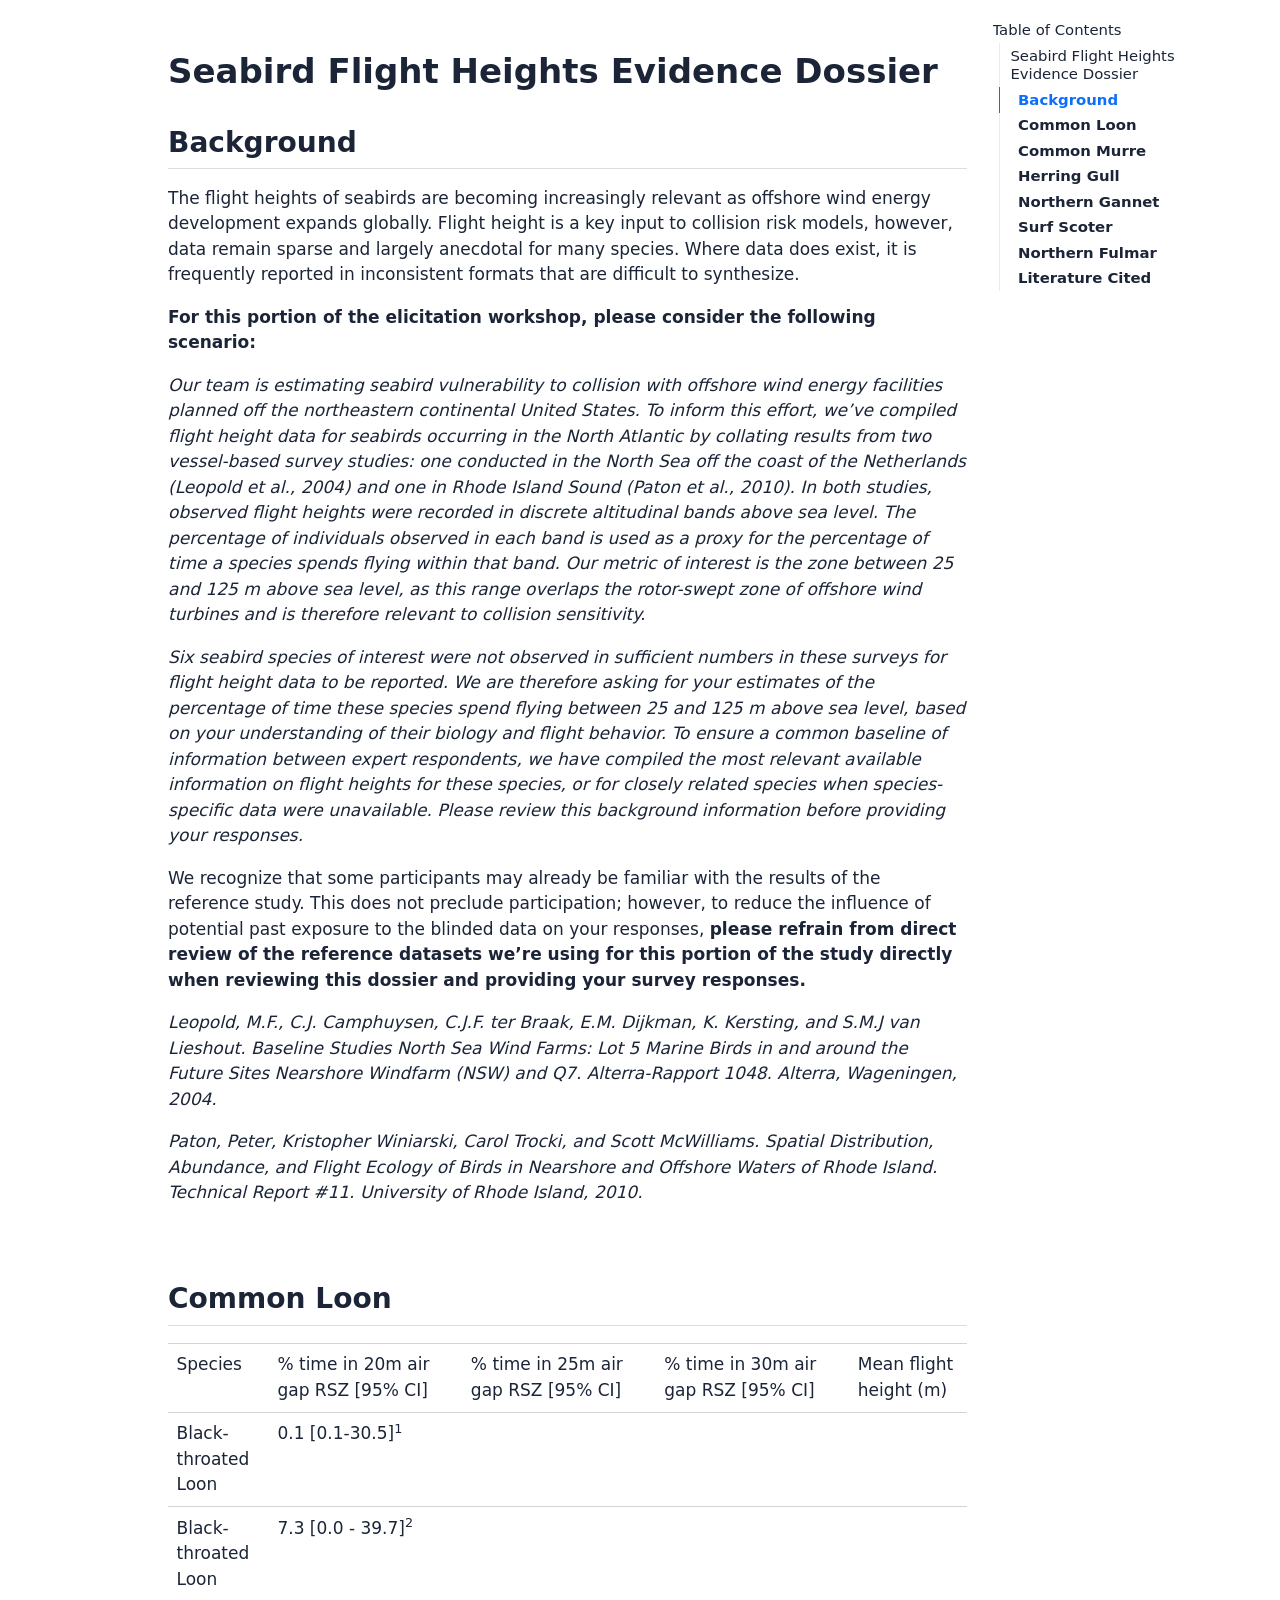
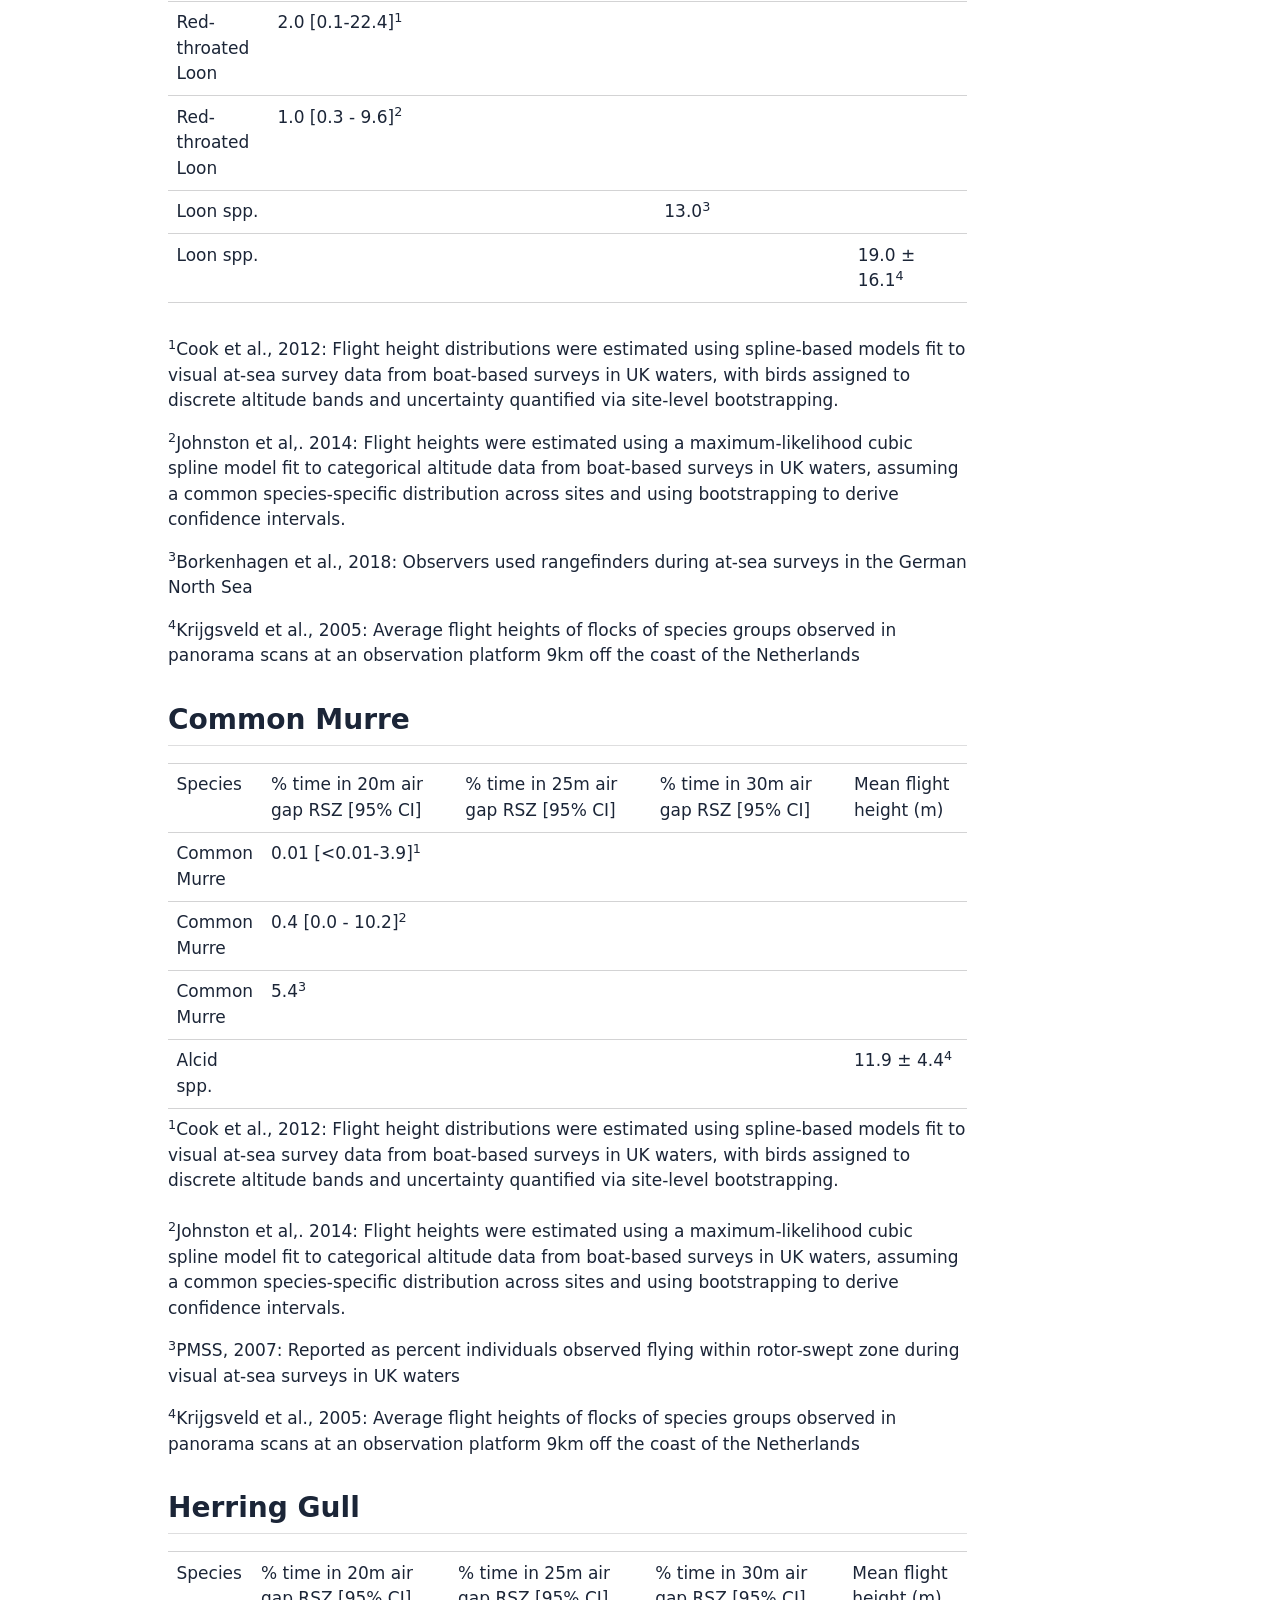
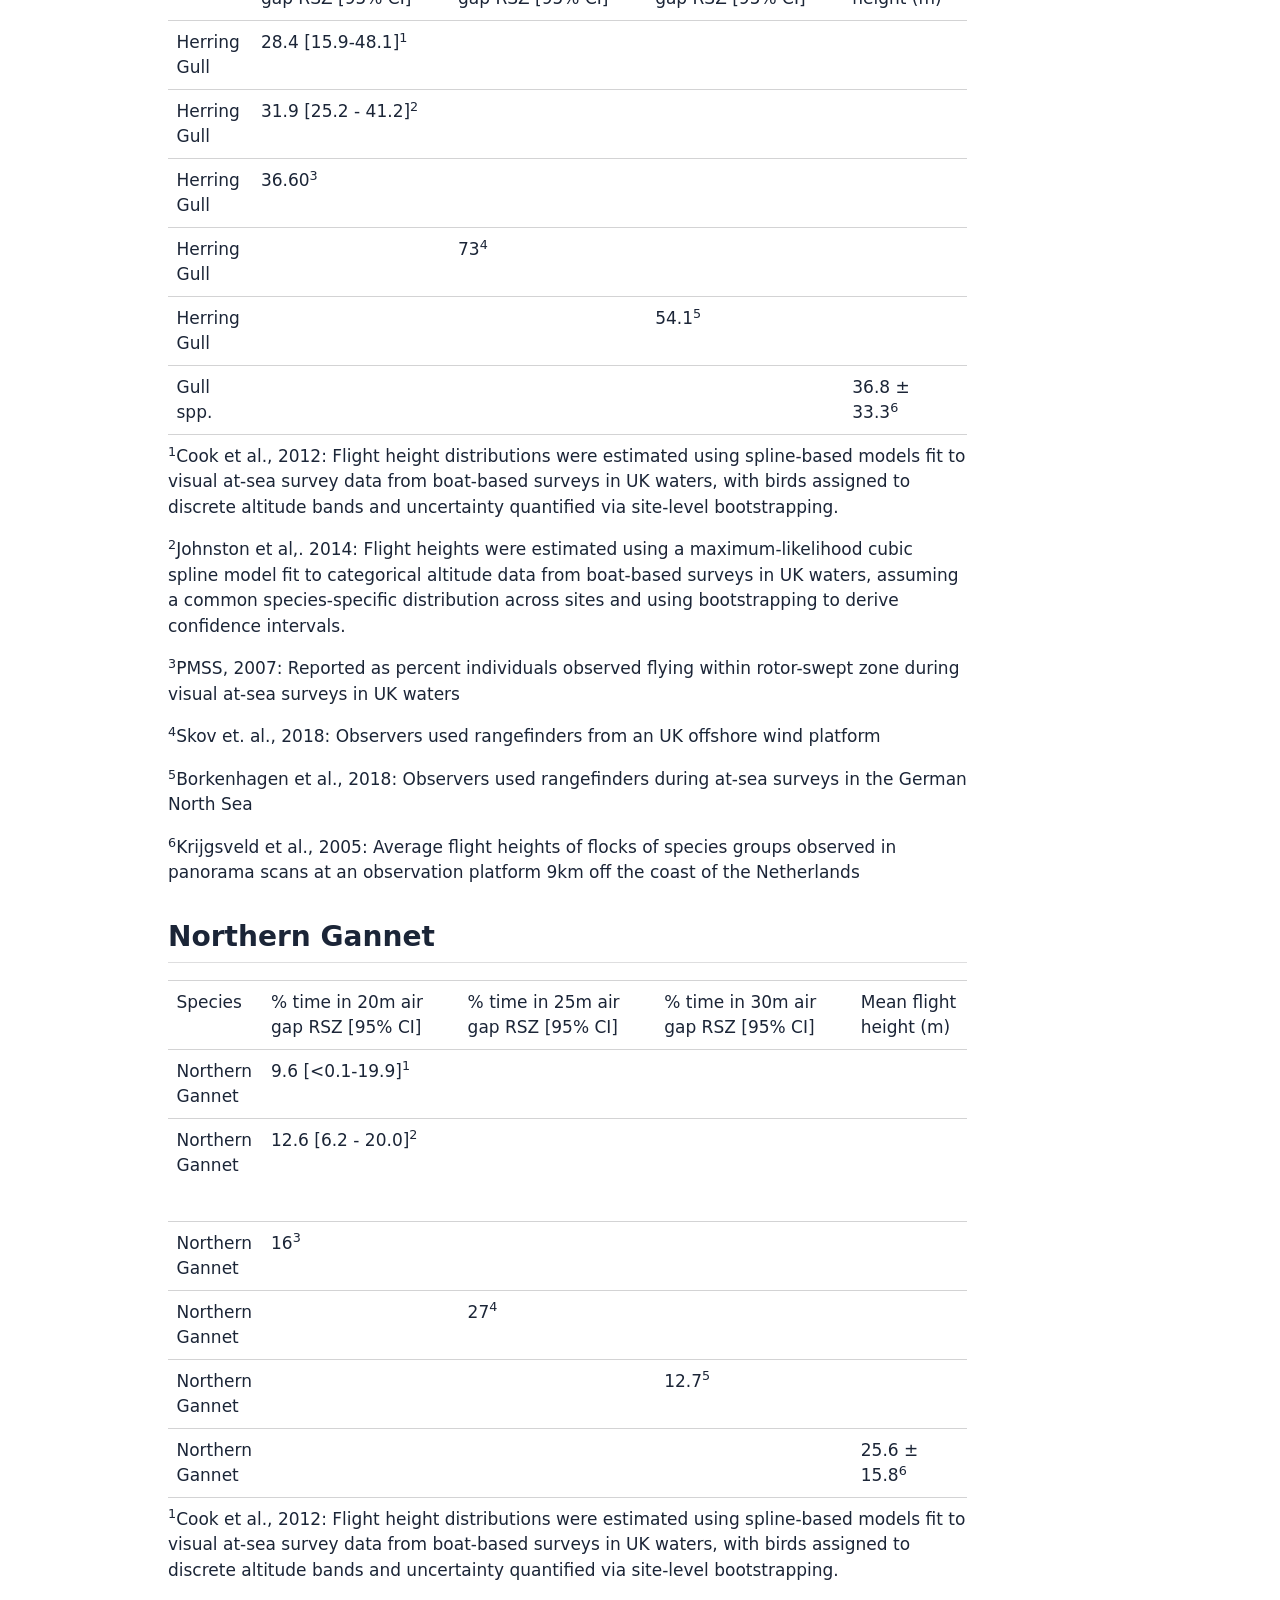
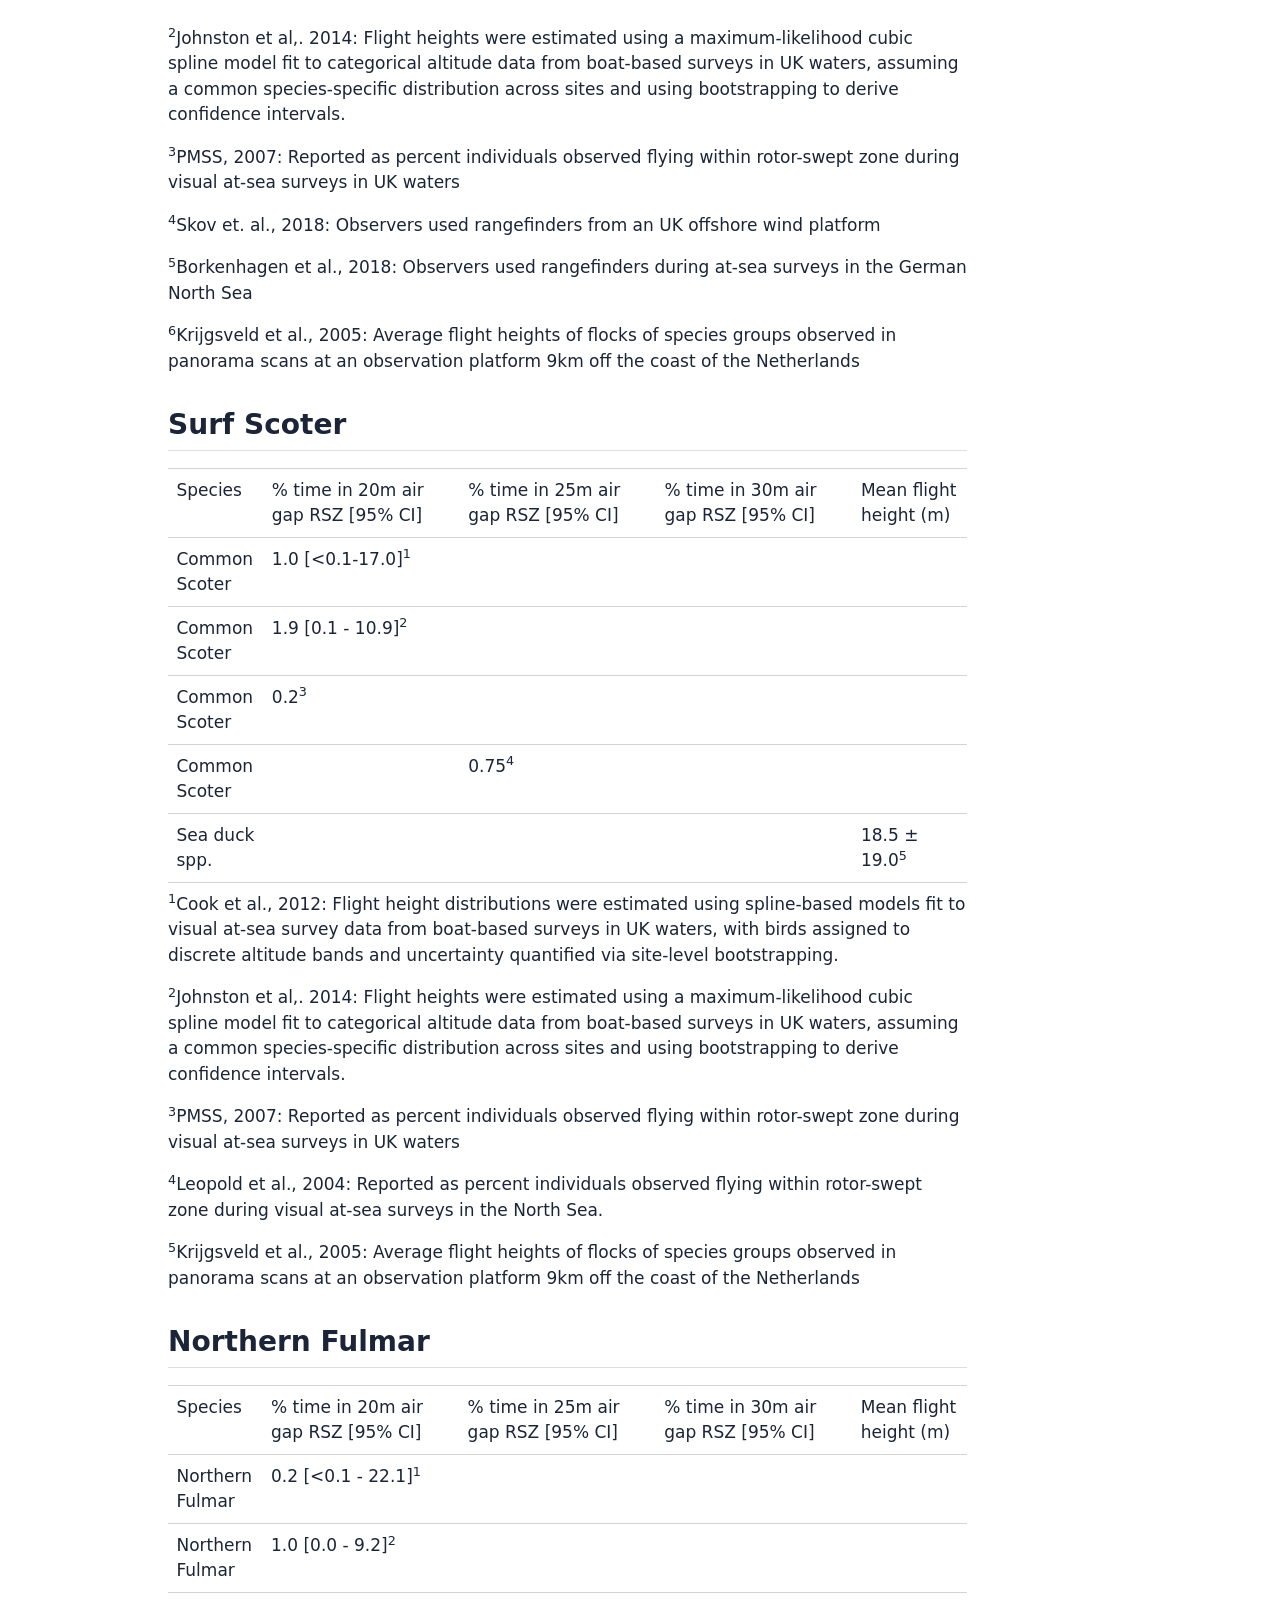
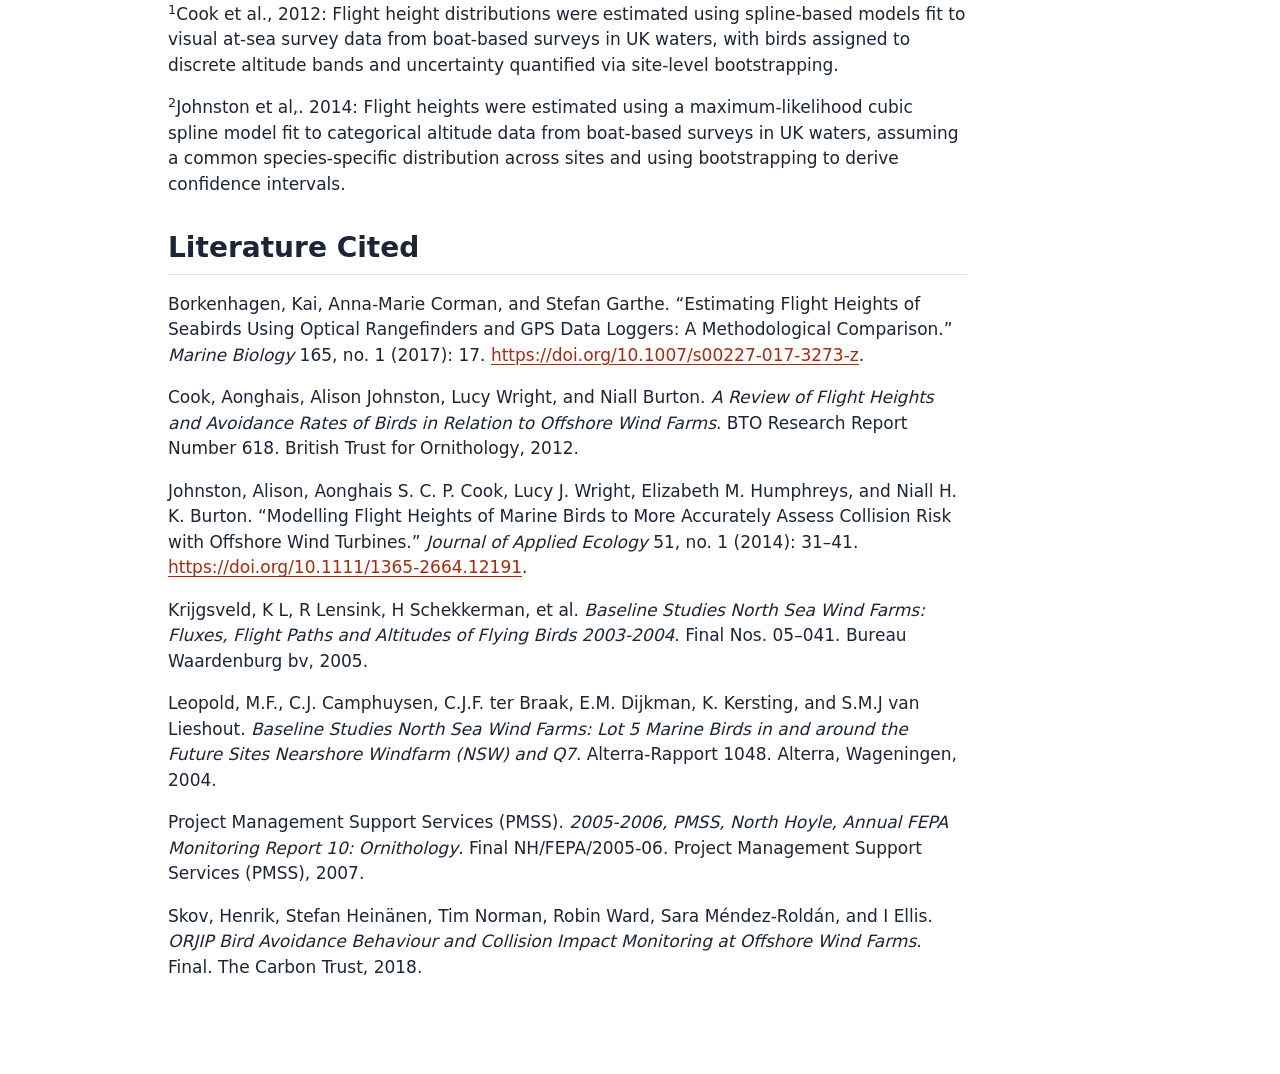
==== docs/flight_height_dossiers.html @ 75dc05e3 "update flight height dossier" ====
<!DOCTYPE html>
<html xmlns="http://www.w3.org/1999/xhtml" lang="en" xml:lang="en"><head>

<meta charset="utf-8">
<meta name="generator" content="quarto-1.7.32">

<meta name="viewport" content="width=device-width, initial-scale=1.0, user-scalable=yes">


<title>flight_height_dossiers</title>
<style>
code{white-space: pre-wrap;}
span.smallcaps{font-variant: small-caps;}
div.columns{display: flex; gap: min(4vw, 1.5em);}
div.column{flex: auto; overflow-x: auto;}
div.hanging-indent{margin-left: 1.5em; text-indent: -1.5em;}
ul.task-list{list-style: none;}
ul.task-list li input[type="checkbox"] {
  width: 0.8em;
  margin: 0 0.8em 0.2em -1em; /* quarto-specific, see https://github.com/quarto-dev/quarto-cli/issues/4556 */ 
  vertical-align: middle;
}
</style>


<script src="flight_height_dossiers_files/libs/clipboard/clipboard.min.js"></script>
<script src="flight_height_dossiers_files/libs/quarto-html/quarto.js" type="module"></script>
<script src="flight_height_dossiers_files/libs/quarto-html/tabsets/tabsets.js" type="module"></script>
<script src="flight_height_dossiers_files/libs/quarto-html/popper.min.js"></script>
<script src="flight_height_dossiers_files/libs/quarto-html/tippy.umd.min.js"></script>
<script src="flight_height_dossiers_files/libs/quarto-html/anchor.min.js"></script>
<link href="flight_height_dossiers_files/libs/quarto-html/tippy.css" rel="stylesheet">
<link href="flight_height_dossiers_files/libs/quarto-html/quarto-syntax-highlighting-37eea08aefeeee20ff55810ff984fec1.css" rel="stylesheet" id="quarto-text-highlighting-styles">
<script src="flight_height_dossiers_files/libs/bootstrap/bootstrap.min.js"></script>
<link href="flight_height_dossiers_files/libs/bootstrap/bootstrap-icons.css" rel="stylesheet">
<link href="flight_height_dossiers_files/libs/bootstrap/bootstrap-81267100e462c21b3d6c0d5bf76a3417.min.css" rel="stylesheet" append-hash="true" id="quarto-bootstrap" data-mode="light">


<link rel="stylesheet" href="styles.css">
</head>

<body class="quarto-light">

<div id="quarto-content" class="page-columns page-rows-contents page-layout-article">
<div id="quarto-margin-sidebar" class="sidebar margin-sidebar">
  <nav id="TOC" role="doc-toc" class="toc-active">
    <h2 id="toc-title">Table of Contents</h2>
   
  <ul>
  <li><a href="#seabird-flight-heights-evidence-dossier" id="toc-seabird-flight-heights-evidence-dossier" class="nav-link active" data-scroll-target="#seabird-flight-heights-evidence-dossier">Seabird Flight Heights Evidence Dossier</a>
  <ul class="collapse">
  <li><a href="#background" id="toc-background" class="nav-link" data-scroll-target="#background"><strong>Background</strong></a></li>
  <li><a href="#common-loon" id="toc-common-loon" class="nav-link" data-scroll-target="#common-loon"><strong>Common Loon</strong></a></li>
  <li><a href="#common-murre" id="toc-common-murre" class="nav-link" data-scroll-target="#common-murre"><strong>Common Murre</strong></a></li>
  <li><a href="#herring-gull" id="toc-herring-gull" class="nav-link" data-scroll-target="#herring-gull"><strong>Herring Gull</strong></a></li>
  <li><a href="#northern-gannet" id="toc-northern-gannet" class="nav-link" data-scroll-target="#northern-gannet"><strong>Northern Gannet</strong></a></li>
  <li><a href="#surf-scoter" id="toc-surf-scoter" class="nav-link" data-scroll-target="#surf-scoter"><strong>Surf Scoter</strong></a></li>
  <li><a href="#northern-fulmar" id="toc-northern-fulmar" class="nav-link" data-scroll-target="#northern-fulmar"><strong>Northern Fulmar</strong></a></li>
  <li><a href="#literature-cited" id="toc-literature-cited" class="nav-link" data-scroll-target="#literature-cited"><strong>Literature Cited</strong></a></li>
  </ul></li>
  </ul>
</nav>
</div>
<main class="content" id="quarto-document-content">




<section id="seabird-flight-heights-evidence-dossier" class="level1">
<h1>Seabird Flight Heights Evidence Dossier</h1>
<section id="background" class="level2">
<h2 class="anchored" data-anchor-id="background"><strong>Background</strong></h2>
<p>The flight heights of seabirds are becoming increasingly relevant as offshore wind energy development expands globally. Flight height is a key input to collision risk models, however, data remain sparse and largely anecdotal for many species. Where data does exist, it is frequently reported in inconsistent formats that are difficult to synthesize.</p>
<p><strong>For this portion of the elicitation workshop, please consider the following scenario:</strong></p>
<p><em>Our team is estimating seabird vulnerability to collision with offshore wind energy facilities planned off the northeastern continental United States. To inform this effort, we’ve compiled flight height data for seabirds occurring in the North Atlantic by collating results from two vessel-based survey studies: one conducted in the North Sea off the coast of the Netherlands (Leopold et al., 2004) and one in Rhode Island Sound (Paton et al., 2010). In both studies, observed flight heights were recorded in discrete altitudinal bands above sea level. The percentage of individuals observed in each band is used as a proxy for the percentage of time a species spends flying within that band. Our metric of interest is the zone between 25 and 125 m above sea level, as this range overlaps the rotor-swept zone of offshore wind turbines and is therefore relevant to collision sensitivity.</em></p>
<p><em>Six seabird species of interest were not observed in sufficient numbers in these surveys for flight height data to be reported. We are therefore asking for your estimates of the percentage of time these species spend flying between 25 and 125 m above sea level, based on your understanding of their biology and flight behavior. To ensure a common baseline of information between expert respondents, we have compiled the most relevant available information on flight heights for these species, or for closely related species when species-specific data were unavailable. Please review this background information before providing your responses.</em></p>
<p>We recognize that some participants may already be familiar with the results of the reference study. This does not preclude participation; however, to reduce the influence of potential past exposure to the blinded data on your responses, <strong>please refrain from direct review of the reference datasets we’re using for this portion of the study directly when reviewing this dossier and providing your survey responses.</strong></p>
<p><em>Leopold, M.F., C.J. Camphuysen, C.J.F. ter Braak, E.M. Dijkman, K. Kersting, and S.M.J van Lieshout. Baseline Studies North Sea Wind Farms: Lot 5 Marine Birds in and around the Future Sites Nearshore Windfarm (NSW) and Q7. Alterra-Rapport 1048. Alterra, Wageningen, 2004.</em></p>
<p><em>Paton, Peter, Kristopher Winiarski, Carol Trocki, and Scott McWilliams. Spatial Distribution, Abundance, and Flight Ecology of Birds in Nearshore and Offshore Waters of Rhode Island. Technical Report #11. University of Rhode Island, 2010.</em></p>
<p><br>
</p>
</section>
<section id="common-loon" class="level2">
<h2 class="anchored" data-anchor-id="common-loon"><strong>Common Loon</strong></h2>
<table class="caption-top table">
<colgroup>
<col style="width: 12%">
<col style="width: 23%">
<col style="width: 23%">
<col style="width: 23%">
<col style="width: 14%">
</colgroup>
<tbody>
<tr class="odd">
<td>Species</td>
<td>% time in 20m air gap RSZ [95% CI]</td>
<td>% time in 25m air gap RSZ [95% CI]</td>
<td>% time in 30m air gap RSZ [95% CI]</td>
<td>Mean flight height (m)</td>
</tr>
<tr class="even">
<td>Black-throated Loon</td>
<td>0.1 [0.1-30.5]<sup>1</sup></td>
<td></td>
<td></td>
<td></td>
</tr>
<tr class="odd">
<td>Black-throated Loon</td>
<td>7.3 [0.0 - 39.7]<sup>2</sup></td>
<td></td>
<td></td>
<td></td>
</tr>
<tr class="even">
<td>Red-throated Loon</td>
<td>2.0 [0.1-22.4]<sup>1</sup></td>
<td></td>
<td></td>
<td></td>
</tr>
<tr class="odd">
<td>Red-throated Loon</td>
<td>1.0 [0.3 - 9.6]<sup>2</sup></td>
<td></td>
<td></td>
<td></td>
</tr>
<tr class="even">
<td>Loon spp.</td>
<td></td>
<td></td>
<td>13.0<sup>3</sup></td>
<td></td>
</tr>
<tr class="odd">
<td>Loon spp.</td>
<td></td>
<td></td>
<td></td>
<td>19.0 ± 16.1<sup>4</sup></td>
</tr>
</tbody>
</table>
<p><br>
<sup>1</sup>Cook et al., 2012: Flight height distributions were estimated using spline-based models fit to visual at-sea survey data from boat-based surveys in UK waters, with birds assigned to discrete altitude bands and uncertainty quantified via site-level bootstrapping.</p>
<p><sup>2</sup>Johnston et al,. 2014: Flight heights were estimated using a maximum-likelihood cubic spline model fit to categorical altitude data from boat-based surveys in UK waters, assuming a common species-specific distribution across sites and using bootstrapping to derive confidence intervals.</p>
<p><sup>3</sup>Borkenhagen et al., 2018: Observers used rangefinders during at-sea surveys in the German North Sea</p>
<p><sup>4</sup>Krijgsveld et al., 2005: Average flight heights of flocks of species groups observed in panorama scans at an observation platform 9km off the coast of the Netherlands&nbsp;<br>
</p>
</section>
<section id="common-murre" class="level2">
<h2 class="anchored" data-anchor-id="common-murre"><strong>Common Murre</strong></h2>
<table class="caption-top table">
<colgroup>
<col style="width: 9%">
<col style="width: 24%">
<col style="width: 24%">
<col style="width: 24%">
<col style="width: 15%">
</colgroup>
<tbody>
<tr class="odd">
<td>Species</td>
<td>% time in 20m air gap RSZ [95% CI]</td>
<td>% time in 25m air gap RSZ [95% CI]</td>
<td>% time in 30m air gap RSZ [95% CI]</td>
<td>Mean flight height (m)</td>
</tr>
<tr class="even">
<td>Common Murre</td>
<td>0.01 [&lt;0.01-3.9]<sup>1</sup></td>
<td></td>
<td></td>
<td></td>
</tr>
<tr class="odd">
<td>Common Murre</td>
<td>0.4 [0.0 - 10.2]<sup>2</sup></td>
<td></td>
<td></td>
<td></td>
</tr>
<tr class="even">
<td>Common Murre</td>
<td>5.4<sup>3</sup></td>
<td></td>
<td></td>
<td></td>
</tr>
<tr class="odd">
<td>Alcid spp.</td>
<td></td>
<td></td>
<td></td>
<td>11.9 ± 4.4<sup>4</sup></td>
</tr>
</tbody>
</table>
<p><sup>1</sup>Cook et al., 2012: Flight height distributions were estimated using spline-based models fit to visual at-sea survey data from boat-based surveys in UK waters, with birds assigned to discrete altitude bands and uncertainty quantified via site-level bootstrapping.<br>
<br>
<sup>2</sup>Johnston et al,. 2014: Flight heights were estimated using a maximum-likelihood cubic spline model fit to categorical altitude data from boat-based surveys in UK waters, assuming a common species-specific distribution across sites and using bootstrapping to derive confidence intervals.</p>
<p><sup>3</sup>PMSS, 2007: Reported as percent individuals observed flying within rotor-swept zone during visual at-sea surveys in UK waters</p>
<p><sup>4</sup>Krijgsveld et al., 2005: Average flight heights of flocks of species groups observed in panorama scans at an observation platform 9km off the coast of the Netherlands</p>
</section>
<section id="herring-gull" class="level2">
<h2 class="anchored" data-anchor-id="herring-gull"><strong>Herring Gull</strong></h2>
<table class="caption-top table">
<colgroup>
<col style="width: 9%">
<col style="width: 24%">
<col style="width: 24%">
<col style="width: 24%">
<col style="width: 15%">
</colgroup>
<tbody>
<tr class="odd">
<td>Species</td>
<td>% time in 20m air gap RSZ [95% CI]</td>
<td>% time in 25m air gap RSZ [95% CI]</td>
<td>% time in 30m air gap RSZ [95% CI]</td>
<td>Mean flight height (m)</td>
</tr>
<tr class="even">
<td>Herring Gull</td>
<td>28.4 [15.9-48.1]<sup>1</sup></td>
<td></td>
<td></td>
<td></td>
</tr>
<tr class="odd">
<td>Herring Gull</td>
<td>31.9 [25.2 - 41.2]<sup>2</sup></td>
<td></td>
<td></td>
<td></td>
</tr>
<tr class="even">
<td>Herring Gull</td>
<td>36.60<sup>3</sup></td>
<td></td>
<td></td>
<td></td>
</tr>
<tr class="odd">
<td>Herring Gull</td>
<td></td>
<td>73<sup>4</sup></td>
<td></td>
<td></td>
</tr>
<tr class="even">
<td>Herring Gull</td>
<td></td>
<td></td>
<td>54.1<sup>5</sup></td>
<td></td>
</tr>
<tr class="odd">
<td>Gull spp.</td>
<td></td>
<td></td>
<td></td>
<td>36.8 ± 33.3<sup>6</sup></td>
</tr>
</tbody>
</table>
<p><sup>1</sup>Cook et al., 2012: Flight height distributions were estimated using spline-based models fit to visual at-sea survey data from boat-based surveys in UK waters, with birds assigned to discrete altitude bands and uncertainty quantified via site-level bootstrapping.</p>
<p><sup>2</sup>Johnston et al,. 2014: Flight heights were estimated using a maximum-likelihood cubic spline model fit to categorical altitude data from boat-based surveys in UK waters, assuming a common species-specific distribution across sites and using bootstrapping to derive confidence intervals.</p>
<p><sup>3</sup>PMSS, 2007: Reported as percent individuals observed flying within rotor-swept zone during visual at-sea surveys in UK waters</p>
<p><sup>4</sup>Skov et. al., 2018: Observers used rangefinders from an UK offshore wind platform</p>
<p><sup>5</sup>Borkenhagen et al., 2018: Observers used rangefinders during at-sea surveys in the German North Sea&nbsp;</p>
<p><sup>6</sup>Krijgsveld et al., 2005: Average flight heights of flocks of species groups observed in panorama scans at an observation platform 9km off the coast of the Netherlands&nbsp;</p>
</section>
<section id="northern-gannet" class="level2">
<h2 class="anchored" data-anchor-id="northern-gannet"><strong>Northern Gannet</strong></h2>
<table class="caption-top table">
<colgroup>
<col style="width: 10%">
<col style="width: 24%">
<col style="width: 24%">
<col style="width: 24%">
<col style="width: 14%">
</colgroup>
<tbody>
<tr class="odd">
<td>Species</td>
<td>% time in 20m air gap RSZ [95% CI]</td>
<td>% time in 25m air gap RSZ [95% CI]</td>
<td>% time in 30m air gap RSZ [95% CI]</td>
<td>Mean flight height (m)</td>
</tr>
<tr class="even">
<td>Northern Gannet</td>
<td>9.6 [&lt;0.1-19.9]<sup>1</sup></td>
<td></td>
<td></td>
<td></td>
</tr>
<tr class="odd">
<td>Northern Gannet</td>
<td><p>12.6 [6.2 - 20.0]<sup>2</sup></p>
<p><br>
</p></td>
<td></td>
<td></td>
<td></td>
</tr>
<tr class="even">
<td>Northern Gannet</td>
<td>16<sup>3</sup></td>
<td></td>
<td></td>
<td></td>
</tr>
<tr class="odd">
<td>Northern Gannet</td>
<td></td>
<td>27<sup>4</sup></td>
<td></td>
<td></td>
</tr>
<tr class="even">
<td>Northern Gannet</td>
<td></td>
<td></td>
<td>12.7<sup>5</sup></td>
<td></td>
</tr>
<tr class="odd">
<td>Northern Gannet</td>
<td></td>
<td></td>
<td></td>
<td>25.6 ± 15.8<sup>6</sup></td>
</tr>
</tbody>
</table>
<p><sup>1</sup>Cook et al., 2012: Flight height distributions were estimated using spline-based models fit to visual at-sea survey data from boat-based surveys in UK waters, with birds assigned to discrete altitude bands and uncertainty quantified via site-level bootstrapping.</p>
<p><br>
<sup>2</sup>Johnston et al,. 2014: Flight heights were estimated using a maximum-likelihood cubic spline model fit to categorical altitude data from boat-based surveys in UK waters, assuming a common species-specific distribution across sites and using bootstrapping to derive confidence intervals.</p>
<p><sup>3</sup>PMSS, 2007: Reported as percent individuals observed flying within rotor-swept zone during visual at-sea surveys in UK waters</p>
<p><sup>4</sup>Skov et. al., 2018: Observers used rangefinders from an UK offshore wind platform</p>
<p><sup>5</sup>Borkenhagen et al., 2018: Observers used rangefinders during at-sea surveys in the German North Sea&nbsp;</p>
<p><sup>6</sup>Krijgsveld et al., 2005: Average flight heights of flocks of species groups observed in panorama scans at an observation platform 9km off the coast of the Netherlands<br>
</p>
</section>
<section id="surf-scoter" class="level2">
<h2 class="anchored" data-anchor-id="surf-scoter"><strong>Surf Scoter</strong></h2>
<table class="caption-top table">
<colgroup>
<col style="width: 9%">
<col style="width: 24%">
<col style="width: 24%">
<col style="width: 24%">
<col style="width: 14%">
</colgroup>
<tbody>
<tr class="odd">
<td>Species</td>
<td>% time in 20m air gap RSZ [95% CI]</td>
<td>% time in 25m air gap RSZ [95% CI]</td>
<td>% time in 30m air gap RSZ [95% CI]</td>
<td>Mean flight height (m)</td>
</tr>
<tr class="even">
<td>Common Scoter</td>
<td>1.0 [&lt;0.1-17.0]<sup>1</sup></td>
<td></td>
<td></td>
<td></td>
</tr>
<tr class="odd">
<td>Common Scoter</td>
<td>1.9 [0.1 - 10.9]<sup>2</sup></td>
<td></td>
<td></td>
<td></td>
</tr>
<tr class="even">
<td>Common Scoter</td>
<td>0.2<sup>3</sup></td>
<td></td>
<td></td>
<td></td>
</tr>
<tr class="odd">
<td>Common Scoter</td>
<td></td>
<td>0.75<sup>4</sup></td>
<td></td>
<td></td>
</tr>
<tr class="even">
<td>Sea duck spp.</td>
<td></td>
<td></td>
<td></td>
<td>18.5 ± 19.0<sup>5</sup></td>
</tr>
</tbody>
</table>
<p><sup>1</sup>Cook et al., 2012: Flight height distributions were estimated using spline-based models fit to visual at-sea survey data from boat-based surveys in UK waters, with birds assigned to discrete altitude bands and uncertainty quantified via site-level bootstrapping.</p>
<p><sup>2</sup>Johnston et al,. 2014: Flight heights were estimated using a maximum-likelihood cubic spline model fit to categorical altitude data from boat-based surveys in UK waters, assuming a common species-specific distribution across sites and using bootstrapping to derive confidence intervals.</p>
<p><sup>3</sup>PMSS, 2007: Reported as percent individuals observed flying within rotor-swept zone during visual at-sea surveys in UK waters</p>
<p><sup>4</sup>Leopold et al., 2004: Reported as percent individuals observed flying within rotor-swept zone during visual at-sea surveys in the North Sea.</p>
<p><sup>5</sup>Krijgsveld et al., 2005: Average flight heights of flocks of species groups observed in panorama scans at an observation platform 9km off the coast of the Netherlands&nbsp;<br>
</p>
</section>
<section id="northern-fulmar" class="level2">
<h2 class="anchored" data-anchor-id="northern-fulmar"><strong>Northern Fulmar</strong></h2>
<table class="caption-top table">
<colgroup>
<col style="width: 10%">
<col style="width: 24%">
<col style="width: 24%">
<col style="width: 24%">
<col style="width: 14%">
</colgroup>
<tbody>
<tr class="odd">
<td>Species</td>
<td>% time in 20m air gap RSZ [95% CI]</td>
<td>% time in 25m air gap RSZ [95% CI]</td>
<td>% time in 30m air gap RSZ [95% CI]</td>
<td>Mean flight height (m)</td>
</tr>
<tr class="even">
<td>Northern Fulmar</td>
<td>0.2 [&lt;0.1 - 22.1]<sup>1</sup></td>
<td></td>
<td></td>
<td></td>
</tr>
<tr class="odd">
<td>Northern Fulmar</td>
<td>1.0 [0.0 - 9.2]<sup>2</sup></td>
<td></td>
<td></td>
<td></td>
</tr>
</tbody>
</table>
<p><sup>1</sup>Cook et al., 2012: Flight height distributions were estimated using spline-based models fit to visual at-sea survey data from boat-based surveys in UK waters, with birds assigned to discrete altitude bands and uncertainty quantified via site-level bootstrapping.</p>
<p><sup>2</sup>Johnston et al,. 2014: Flight heights were estimated using a maximum-likelihood cubic spline model fit to categorical altitude data from boat-based surveys in UK waters, assuming a common species-specific distribution across sites and using bootstrapping to derive confidence intervals.</p>
</section>
<section id="literature-cited" class="level2">
<h2 class="anchored" data-anchor-id="literature-cited"><strong>Literature Cited</strong></h2>
<p>Borkenhagen, Kai, Anna-Marie Corman, and Stefan Garthe. “Estimating Flight Heights of Seabirds Using Optical Rangefinders and GPS Data Loggers: A Methodological Comparison.” <em>Marine Biology</em> 165, no. 1 (2017): 17. <a href="https://doi.org/10.1007/s00227-017-3273-z" class="uri">https://doi.org/10.1007/s00227-017-3273-z</a>.</p>
<p>Cook, Aonghais, Alison Johnston, Lucy Wright, and Niall Burton. <em>A Review of Flight Heights and Avoidance Rates of Birds in Relation to Offshore Wind Farms</em>. BTO Research Report Number 618. British Trust for Ornithology, 2012.</p>
<p>Johnston, Alison, Aonghais S. C. P. Cook, Lucy J. Wright, Elizabeth M. Humphreys, and Niall H. K. Burton. “Modelling Flight Heights of Marine Birds to More Accurately Assess Collision Risk with Offshore Wind Turbines.” <em>Journal of Applied Ecology</em> 51, no. 1 (2014): 31–41. <a href="https://doi.org/10.1111/1365-2664.12191" class="uri">https://doi.org/10.1111/1365-2664.12191</a>.</p>
<p>Krijgsveld, K L, R Lensink, H Schekkerman, et al.&nbsp;<em>Baseline Studies North Sea Wind Farms: Fluxes, Flight Paths and Altitudes of Flying Birds 2003-2004</em>. Final Nos. 05–041. Bureau Waardenburg bv, 2005.</p>
<p>Leopold, M.F., C.J. Camphuysen, C.J.F. ter Braak, E.M. Dijkman, K. Kersting, and S.M.J van Lieshout. <em>Baseline Studies North Sea Wind Farms: Lot 5 Marine Birds in and around the Future Sites Nearshore Windfarm (NSW) and Q7</em>. Alterra-Rapport 1048. Alterra, Wageningen, 2004.</p>
<p>Project Management Support Services (PMSS). <em>2005-2006, PMSS, North Hoyle, Annual FEPA Monitoring Report 10: Ornithology</em>. Final NH/FEPA/2005-06. Project Management Support Services (PMSS), 2007.</p>
<p>Skov, Henrik, Stefan Heinänen, Tim Norman, Robin Ward, Sara Méndez-Roldán, and I Ellis. <em>ORJIP Bird Avoidance Behaviour and Collision Impact Monitoring at Offshore Wind Farms</em>. Final. The Carbon Trust, 2018.</p>
</section>
</section>

</main>
<!-- /main column -->
<script id="quarto-html-after-body" type="application/javascript">
  window.document.addEventListener("DOMContentLoaded", function (event) {
    const icon = "";
    const anchorJS = new window.AnchorJS();
    anchorJS.options = {
      placement: 'right',
      icon: icon
    };
    anchorJS.add('.anchored');
    const isCodeAnnotation = (el) => {
      for (const clz of el.classList) {
        if (clz.startsWith('code-annotation-')) {                     
          return true;
        }
      }
      return false;
    }
    const onCopySuccess = function(e) {
      // button target
      const button = e.trigger;
      // don't keep focus
      button.blur();
      // flash "checked"
      button.classList.add('code-copy-button-checked');
      var currentTitle = button.getAttribute("title");
      button.setAttribute("title", "Copied!");
      let tooltip;
      if (window.bootstrap) {
        button.setAttribute("data-bs-toggle", "tooltip");
        button.setAttribute("data-bs-placement", "left");
        button.setAttribute("data-bs-title", "Copied!");
        tooltip = new bootstrap.Tooltip(button, 
          { trigger: "manual", 
            customClass: "code-copy-button-tooltip",
            offset: [0, -8]});
        tooltip.show();    
      }
      setTimeout(function() {
        if (tooltip) {
          tooltip.hide();
          button.removeAttribute("data-bs-title");
          button.removeAttribute("data-bs-toggle");
          button.removeAttribute("data-bs-placement");
        }
        button.setAttribute("title", currentTitle);
        button.classList.remove('code-copy-button-checked');
      }, 1000);
      // clear code selection
      e.clearSelection();
    }
    const getTextToCopy = function(trigger) {
        const codeEl = trigger.previousElementSibling.cloneNode(true);
        for (const childEl of codeEl.children) {
          if (isCodeAnnotation(childEl)) {
            childEl.remove();
          }
        }
        return codeEl.innerText;
    }
    const clipboard = new window.ClipboardJS('.code-copy-button:not([data-in-quarto-modal])', {
      text: getTextToCopy
    });
    clipboard.on('success', onCopySuccess);
    if (window.document.getElementById('quarto-embedded-source-code-modal')) {
      const clipboardModal = new window.ClipboardJS('.code-copy-button[data-in-quarto-modal]', {
        text: getTextToCopy,
        container: window.document.getElementById('quarto-embedded-source-code-modal')
      });
      clipboardModal.on('success', onCopySuccess);
    }
      var localhostRegex = new RegExp(/^(?:http|https):\/\/localhost\:?[0-9]*\//);
      var mailtoRegex = new RegExp(/^mailto:/);
        var filterRegex = new RegExp('/' + window.location.host + '/');
      var isInternal = (href) => {
          return filterRegex.test(href) || localhostRegex.test(href) || mailtoRegex.test(href);
      }
      // Inspect non-navigation links and adorn them if external
     var links = window.document.querySelectorAll('a[href]:not(.nav-link):not(.navbar-brand):not(.toc-action):not(.sidebar-link):not(.sidebar-item-toggle):not(.pagination-link):not(.no-external):not([aria-hidden]):not(.dropdown-item):not(.quarto-navigation-tool):not(.about-link)');
      for (var i=0; i<links.length; i++) {
        const link = links[i];
        if (!isInternal(link.href)) {
          // undo the damage that might have been done by quarto-nav.js in the case of
          // links that we want to consider external
          if (link.dataset.originalHref !== undefined) {
            link.href = link.dataset.originalHref;
          }
        }
      }
    function tippyHover(el, contentFn, onTriggerFn, onUntriggerFn) {
      const config = {
        allowHTML: true,
        maxWidth: 500,
        delay: 100,
        arrow: false,
        appendTo: function(el) {
            return el.parentElement;
        },
        interactive: true,
        interactiveBorder: 10,
        theme: 'quarto',
        placement: 'bottom-start',
      };
      if (contentFn) {
        config.content = contentFn;
      }
      if (onTriggerFn) {
        config.onTrigger = onTriggerFn;
      }
      if (onUntriggerFn) {
        config.onUntrigger = onUntriggerFn;
      }
      window.tippy(el, config); 
    }
    const noterefs = window.document.querySelectorAll('a[role="doc-noteref"]');
    for (var i=0; i<noterefs.length; i++) {
      const ref = noterefs[i];
      tippyHover(ref, function() {
        // use id or data attribute instead here
        let href = ref.getAttribute('data-footnote-href') || ref.getAttribute('href');
        try { href = new URL(href).hash; } catch {}
        const id = href.replace(/^#\/?/, "");
        const note = window.document.getElementById(id);
        if (note) {
          return note.innerHTML;
        } else {
          return "";
        }
      });
    }
    const xrefs = window.document.querySelectorAll('a.quarto-xref');
    const processXRef = (id, note) => {
      // Strip column container classes
      const stripColumnClz = (el) => {
        el.classList.remove("page-full", "page-columns");
        if (el.children) {
          for (const child of el.children) {
            stripColumnClz(child);
          }
        }
      }
      stripColumnClz(note)
      if (id === null || id.startsWith('sec-')) {
        // Special case sections, only their first couple elements
        const container = document.createElement("div");
        if (note.children && note.children.length > 2) {
          container.appendChild(note.children[0].cloneNode(true));
          for (let i = 1; i < note.children.length; i++) {
            const child = note.children[i];
            if (child.tagName === "P" && child.innerText === "") {
              continue;
            } else {
              container.appendChild(child.cloneNode(true));
              break;
            }
          }
          if (window.Quarto?.typesetMath) {
            window.Quarto.typesetMath(container);
          }
          return container.innerHTML
        } else {
          if (window.Quarto?.typesetMath) {
            window.Quarto.typesetMath(note);
          }
          return note.innerHTML;
        }
      } else {
        // Remove any anchor links if they are present
        const anchorLink = note.querySelector('a.anchorjs-link');
        if (anchorLink) {
          anchorLink.remove();
        }
        if (window.Quarto?.typesetMath) {
          window.Quarto.typesetMath(note);
        }
        if (note.classList.contains("callout")) {
          return note.outerHTML;
        } else {
          return note.innerHTML;
        }
      }
    }
    for (var i=0; i<xrefs.length; i++) {
      const xref = xrefs[i];
      tippyHover(xref, undefined, function(instance) {
        instance.disable();
        let url = xref.getAttribute('href');
        let hash = undefined; 
        if (url.startsWith('#')) {
          hash = url;
        } else {
          try { hash = new URL(url).hash; } catch {}
        }
        if (hash) {
          const id = hash.replace(/^#\/?/, "");
          const note = window.document.getElementById(id);
          if (note !== null) {
            try {
              const html = processXRef(id, note.cloneNode(true));
              instance.setContent(html);
            } finally {
              instance.enable();
              instance.show();
            }
          } else {
            // See if we can fetch this
            fetch(url.split('#')[0])
            .then(res => res.text())
            .then(html => {
              const parser = new DOMParser();
              const htmlDoc = parser.parseFromString(html, "text/html");
              const note = htmlDoc.getElementById(id);
              if (note !== null) {
                const html = processXRef(id, note);
                instance.setContent(html);
              } 
            }).finally(() => {
              instance.enable();
              instance.show();
            });
          }
        } else {
          // See if we can fetch a full url (with no hash to target)
          // This is a special case and we should probably do some content thinning / targeting
          fetch(url)
          .then(res => res.text())
          .then(html => {
            const parser = new DOMParser();
            const htmlDoc = parser.parseFromString(html, "text/html");
            const note = htmlDoc.querySelector('main.content');
            if (note !== null) {
              // This should only happen for chapter cross references
              // (since there is no id in the URL)
              // remove the first header
              if (note.children.length > 0 && note.children[0].tagName === "HEADER") {
                note.children[0].remove();
              }
              const html = processXRef(null, note);
              instance.setContent(html);
            } 
          }).finally(() => {
            instance.enable();
            instance.show();
          });
        }
      }, function(instance) {
      });
    }
        let selectedAnnoteEl;
        const selectorForAnnotation = ( cell, annotation) => {
          let cellAttr = 'data-code-cell="' + cell + '"';
          let lineAttr = 'data-code-annotation="' +  annotation + '"';
          const selector = 'span[' + cellAttr + '][' + lineAttr + ']';
          return selector;
        }
        const selectCodeLines = (annoteEl) => {
          const doc = window.document;
          const targetCell = annoteEl.getAttribute("data-target-cell");
          const targetAnnotation = annoteEl.getAttribute("data-target-annotation");
          const annoteSpan = window.document.querySelector(selectorForAnnotation(targetCell, targetAnnotation));
          const lines = annoteSpan.getAttribute("data-code-lines").split(",");
          const lineIds = lines.map((line) => {
            return targetCell + "-" + line;
          })
          let top = null;
          let height = null;
          let parent = null;
          if (lineIds.length > 0) {
              //compute the position of the single el (top and bottom and make a div)
              const el = window.document.getElementById(lineIds[0]);
              top = el.offsetTop;
              height = el.offsetHeight;
              parent = el.parentElement.parentElement;
            if (lineIds.length > 1) {
              const lastEl = window.document.getElementById(lineIds[lineIds.length - 1]);
              const bottom = lastEl.offsetTop + lastEl.offsetHeight;
              height = bottom - top;
            }
            if (top !== null && height !== null && parent !== null) {
              // cook up a div (if necessary) and position it 
              let div = window.document.getElementById("code-annotation-line-highlight");
              if (div === null) {
                div = window.document.createElement("div");
                div.setAttribute("id", "code-annotation-line-highlight");
                div.style.position = 'absolute';
                parent.appendChild(div);
              }
              div.style.top = top - 2 + "px";
              div.style.height = height + 4 + "px";
              div.style.left = 0;
              let gutterDiv = window.document.getElementById("code-annotation-line-highlight-gutter");
              if (gutterDiv === null) {
                gutterDiv = window.document.createElement("div");
                gutterDiv.setAttribute("id", "code-annotation-line-highlight-gutter");
                gutterDiv.style.position = 'absolute';
                const codeCell = window.document.getElementById(targetCell);
                const gutter = codeCell.querySelector('.code-annotation-gutter');
                gutter.appendChild(gutterDiv);
              }
              gutterDiv.style.top = top - 2 + "px";
              gutterDiv.style.height = height + 4 + "px";
            }
            selectedAnnoteEl = annoteEl;
          }
        };
        const unselectCodeLines = () => {
          const elementsIds = ["code-annotation-line-highlight", "code-annotation-line-highlight-gutter"];
          elementsIds.forEach((elId) => {
            const div = window.document.getElementById(elId);
            if (div) {
              div.remove();
            }
          });
          selectedAnnoteEl = undefined;
        };
          // Handle positioning of the toggle
      window.addEventListener(
        "resize",
        throttle(() => {
          elRect = undefined;
          if (selectedAnnoteEl) {
            selectCodeLines(selectedAnnoteEl);
          }
        }, 10)
      );
      function throttle(fn, ms) {
      let throttle = false;
      let timer;
        return (...args) => {
          if(!throttle) { // first call gets through
              fn.apply(this, args);
              throttle = true;
          } else { // all the others get throttled
              if(timer) clearTimeout(timer); // cancel #2
              timer = setTimeout(() => {
                fn.apply(this, args);
                timer = throttle = false;
              }, ms);
          }
        };
      }
        // Attach click handler to the DT
        const annoteDls = window.document.querySelectorAll('dt[data-target-cell]');
        for (const annoteDlNode of annoteDls) {
          annoteDlNode.addEventListener('click', (event) => {
            const clickedEl = event.target;
            if (clickedEl !== selectedAnnoteEl) {
              unselectCodeLines();
              const activeEl = window.document.querySelector('dt[data-target-cell].code-annotation-active');
              if (activeEl) {
                activeEl.classList.remove('code-annotation-active');
              }
              selectCodeLines(clickedEl);
              clickedEl.classList.add('code-annotation-active');
            } else {
              // Unselect the line
              unselectCodeLines();
              clickedEl.classList.remove('code-annotation-active');
            }
          });
        }
    const findCites = (el) => {
      const parentEl = el.parentElement;
      if (parentEl) {
        const cites = parentEl.dataset.cites;
        if (cites) {
          return {
            el,
            cites: cites.split(' ')
          };
        } else {
          return findCites(el.parentElement)
        }
      } else {
        return undefined;
      }
    };
    var bibliorefs = window.document.querySelectorAll('a[role="doc-biblioref"]');
    for (var i=0; i<bibliorefs.length; i++) {
      const ref = bibliorefs[i];
      const citeInfo = findCites(ref);
      if (citeInfo) {
        tippyHover(citeInfo.el, function() {
          var popup = window.document.createElement('div');
          citeInfo.cites.forEach(function(cite) {
            var citeDiv = window.document.createElement('div');
            citeDiv.classList.add('hanging-indent');
            citeDiv.classList.add('csl-entry');
            var biblioDiv = window.document.getElementById('ref-' + cite);
            if (biblioDiv) {
              citeDiv.innerHTML = biblioDiv.innerHTML;
            }
            popup.appendChild(citeDiv);
          });
          return popup.innerHTML;
        });
      }
    }
  });
  </script>
</div> <!-- /content -->




</body></html>
---- docs/flight_height_dossiers_files/libs/quarto-html/tippy.css ----
.tippy-box[data-animation=fade][data-state=hidden]{opacity:0}[data-tippy-root]{max-width:calc(100vw - 10px)}.tippy-box{position:relative;background-color:#333;color:#fff;border-radius:4px;font-size:14px;line-height:1.4;white-space:normal;outline:0;transition-property:transform,visibility,opacity}.tippy-box[data-placement^=top]>.tippy-arrow{bottom:0}.tippy-box[data-placement^=top]>.tippy-arrow:before{bottom:-7px;left:0;border-width:8px 8px 0;border-top-color:initial;transform-origin:center top}.tippy-box[data-placement^=bottom]>.tippy-arrow{top:0}.tippy-box[data-placement^=bottom]>.tippy-arrow:before{top:-7px;left:0;border-width:0 8px 8px;border-bottom-color:initial;transform-origin:center bottom}.tippy-box[data-placement^=left]>.tippy-arrow{right:0}.tippy-box[data-placement^=left]>.tippy-arrow:before{border-width:8px 0 8px 8px;border-left-color:initial;right:-7px;transform-origin:center left}.tippy-box[data-placement^=right]>.tippy-arrow{left:0}.tippy-box[data-placement^=right]>.tippy-arrow:before{left:-7px;border-width:8px 8px 8px 0;border-right-color:initial;transform-origin:center right}.tippy-box[data-inertia][data-state=visible]{transition-timing-function:cubic-bezier(.54,1.5,.38,1.11)}.tippy-arrow{width:16px;height:16px;color:#333}.tippy-arrow:before{content:"";position:absolute;border-color:transparent;border-style:solid}.tippy-content{position:relative;padding:5px 9px;z-index:1}
---- docs/flight_height_dossiers_files/libs/quarto-html/quarto-syntax-highlighting-37eea08aefeeee20ff55810ff984fec1.css ----
/* quarto syntax highlight colors */
:root {
  --quarto-hl-ot-color: #003B4F;
  --quarto-hl-at-color: #657422;
  --quarto-hl-ss-color: #20794D;
  --quarto-hl-an-color: #5E5E5E;
  --quarto-hl-fu-color: #4758AB;
  --quarto-hl-st-color: #20794D;
  --quarto-hl-cf-color: #003B4F;
  --quarto-hl-op-color: #5E5E5E;
  --quarto-hl-er-color: #AD0000;
  --quarto-hl-bn-color: #AD0000;
  --quarto-hl-al-color: #AD0000;
  --quarto-hl-va-color: #111111;
  --quarto-hl-bu-color: inherit;
  --quarto-hl-ex-color: inherit;
  --quarto-hl-pp-color: #AD0000;
  --quarto-hl-in-color: #5E5E5E;
  --quarto-hl-vs-color: #20794D;
  --quarto-hl-wa-color: #5E5E5E;
  --quarto-hl-do-color: #5E5E5E;
  --quarto-hl-im-color: #00769E;
  --quarto-hl-ch-color: #20794D;
  --quarto-hl-dt-color: #AD0000;
  --quarto-hl-fl-color: #AD0000;
  --quarto-hl-co-color: #5E5E5E;
  --quarto-hl-cv-color: #5E5E5E;
  --quarto-hl-cn-color: #8f5902;
  --quarto-hl-sc-color: #5E5E5E;
  --quarto-hl-dv-color: #AD0000;
  --quarto-hl-kw-color: #003B4F;
}

/* other quarto variables */
:root {
  --quarto-font-monospace: SFMono-Regular, Menlo, Monaco, Consolas, "Liberation Mono", "Courier New", monospace;
}

/* syntax highlight based on Pandoc's rules */
pre > code.sourceCode > span {
  color: #003B4F;
}

code.sourceCode > span {
  color: #003B4F;
}

div.sourceCode,
div.sourceCode pre.sourceCode {
  color: #003B4F;
}

/* Normal */
code span {
  color: #003B4F;
}

/* Alert */
code span.al {
  color: #AD0000;
  font-style: inherit;
}

/* Annotation */
code span.an {
  color: #5E5E5E;
  font-style: inherit;
}

/* Attribute */
code span.at {
  color: #657422;
  font-style: inherit;
}

/* BaseN */
code span.bn {
  color: #AD0000;
  font-style: inherit;
}

/* BuiltIn */
code span.bu {
  font-style: inherit;
}

/* ControlFlow */
code span.cf {
  color: #003B4F;
  font-weight: bold;
  font-style: inherit;
}

/* Char */
code span.ch {
  color: #20794D;
  font-style: inherit;
}

/* Constant */
code span.cn {
  color: #8f5902;
  font-style: inherit;
}

/* Comment */
code span.co {
  color: #5E5E5E;
  font-style: inherit;
}

/* CommentVar */
code span.cv {
  color: #5E5E5E;
  font-style: italic;
}

/* Documentation */
code span.do {
  color: #5E5E5E;
  font-style: italic;
}

/* DataType */
code span.dt {
  color: #AD0000;
  font-style: inherit;
}

/* DecVal */
code span.dv {
  color: #AD0000;
  font-style: inherit;
}

/* Error */
code span.er {
  color: #AD0000;
  font-style: inherit;
}

/* Extension */
code span.ex {
  font-style: inherit;
}

/* Float */
code span.fl {
  color: #AD0000;
  font-style: inherit;
}

/* Function */
code span.fu {
  color: #4758AB;
  font-style: inherit;
}

/* Import */
code span.im {
  color: #00769E;
  font-style: inherit;
}

/* Information */
code span.in {
  color: #5E5E5E;
  font-style: inherit;
}

/* Keyword */
code span.kw {
  color: #003B4F;
  font-weight: bold;
  font-style: inherit;
}

/* Operator */
code span.op {
  color: #5E5E5E;
  font-style: inherit;
}

/* Other */
code span.ot {
  color: #003B4F;
  font-style: inherit;
}

/* Preprocessor */
code span.pp {
  color: #AD0000;
  font-style: inherit;
}

/* SpecialChar */
code span.sc {
  color: #5E5E5E;
  font-style: inherit;
}

/* SpecialString */
code span.ss {
  color: #20794D;
  font-style: inherit;
}

/* String */
code span.st {
  color: #20794D;
  font-style: inherit;
}

/* Variable */
code span.va {
  color: #111111;
  font-style: inherit;
}

/* VerbatimString */
code span.vs {
  color: #20794D;
  font-style: inherit;
}

/* Warning */
code span.wa {
  color: #5E5E5E;
  font-style: italic;
}

.prevent-inlining {
  content: "</";
}

/*# sourceMappingURL=27d3d809615f7771493d095567f04340.css.map */
---- docs/styles.css ----
body {
  background-color: ##e9f5f9; /* classic navy background */
  color: #1B2537; /*white font*/
}

a {
    color: #a62b0c; /* Replace with your desired color */
}
a:visited {
    color: #a62b0c; /* Replace with your desired color */
}


.cell-output-display table {
  display: block;
  overflow-x: auto;
  white-space: nowrap;
}
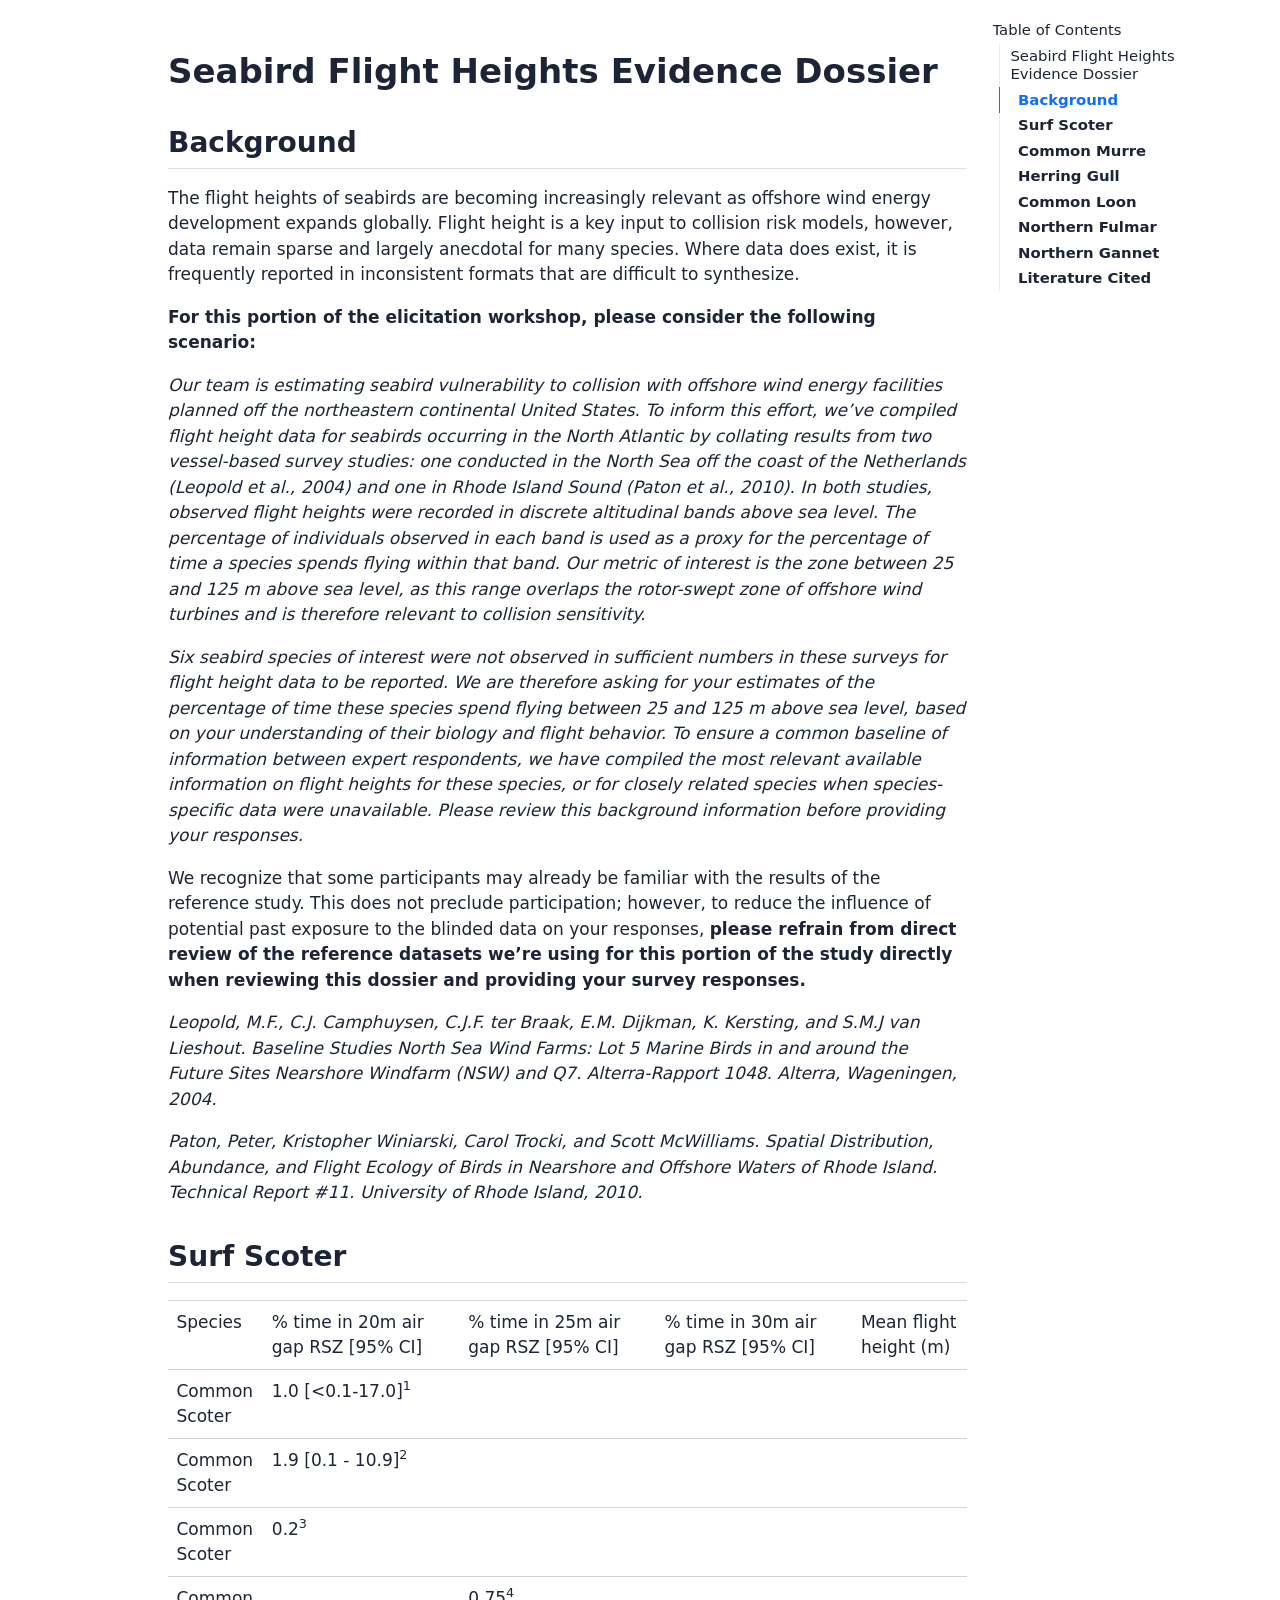
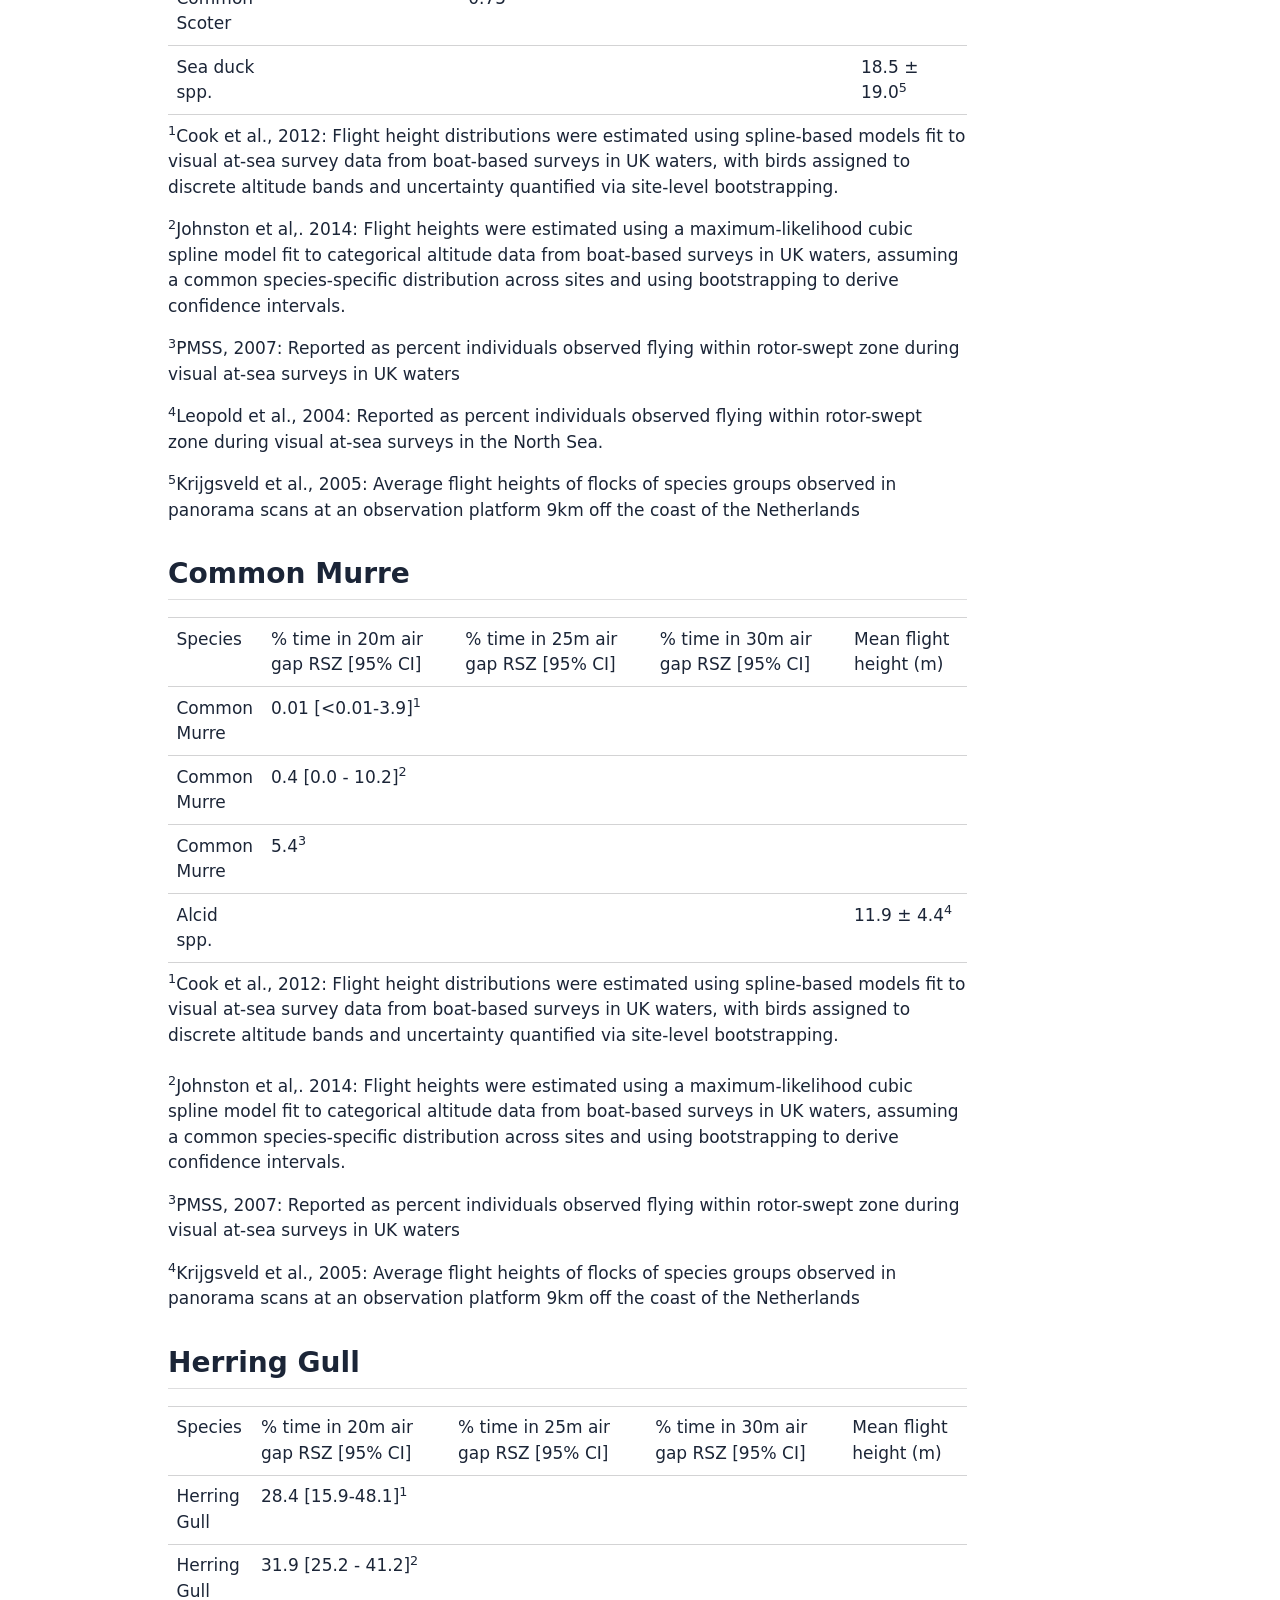
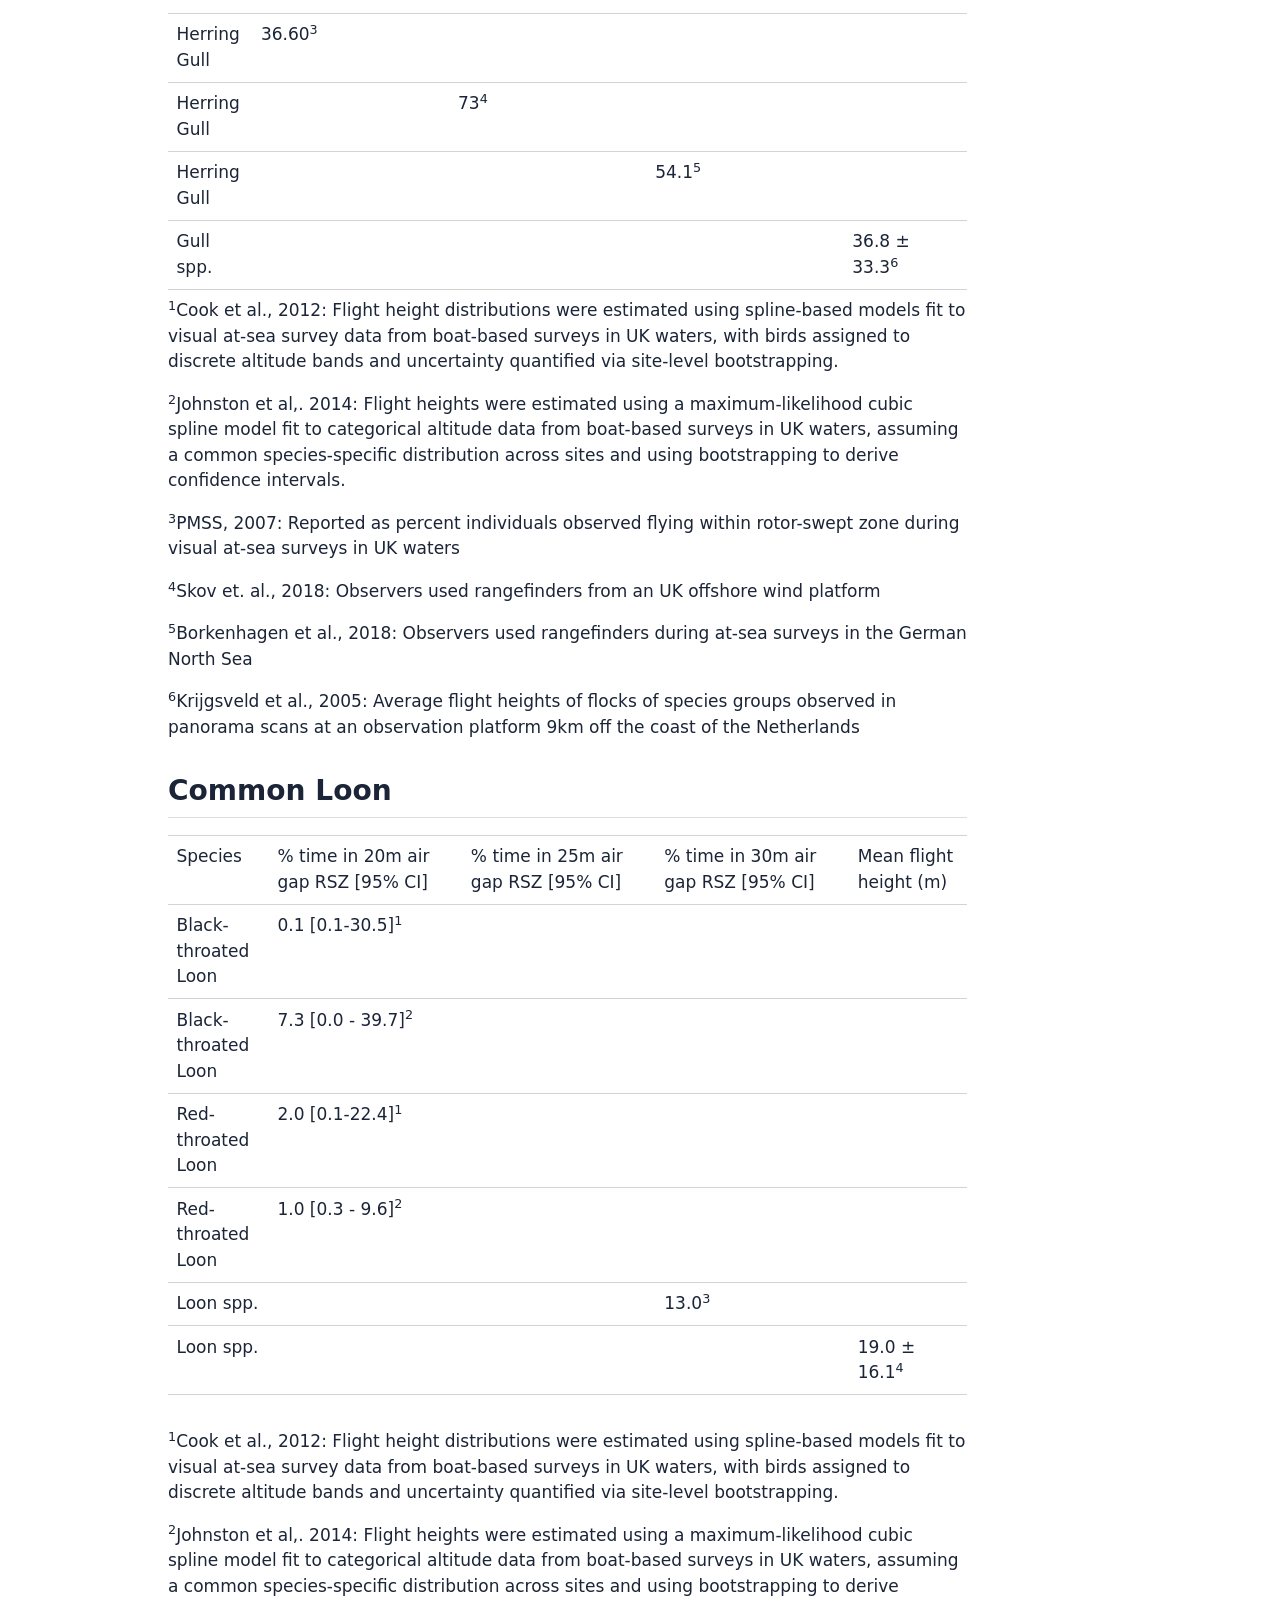
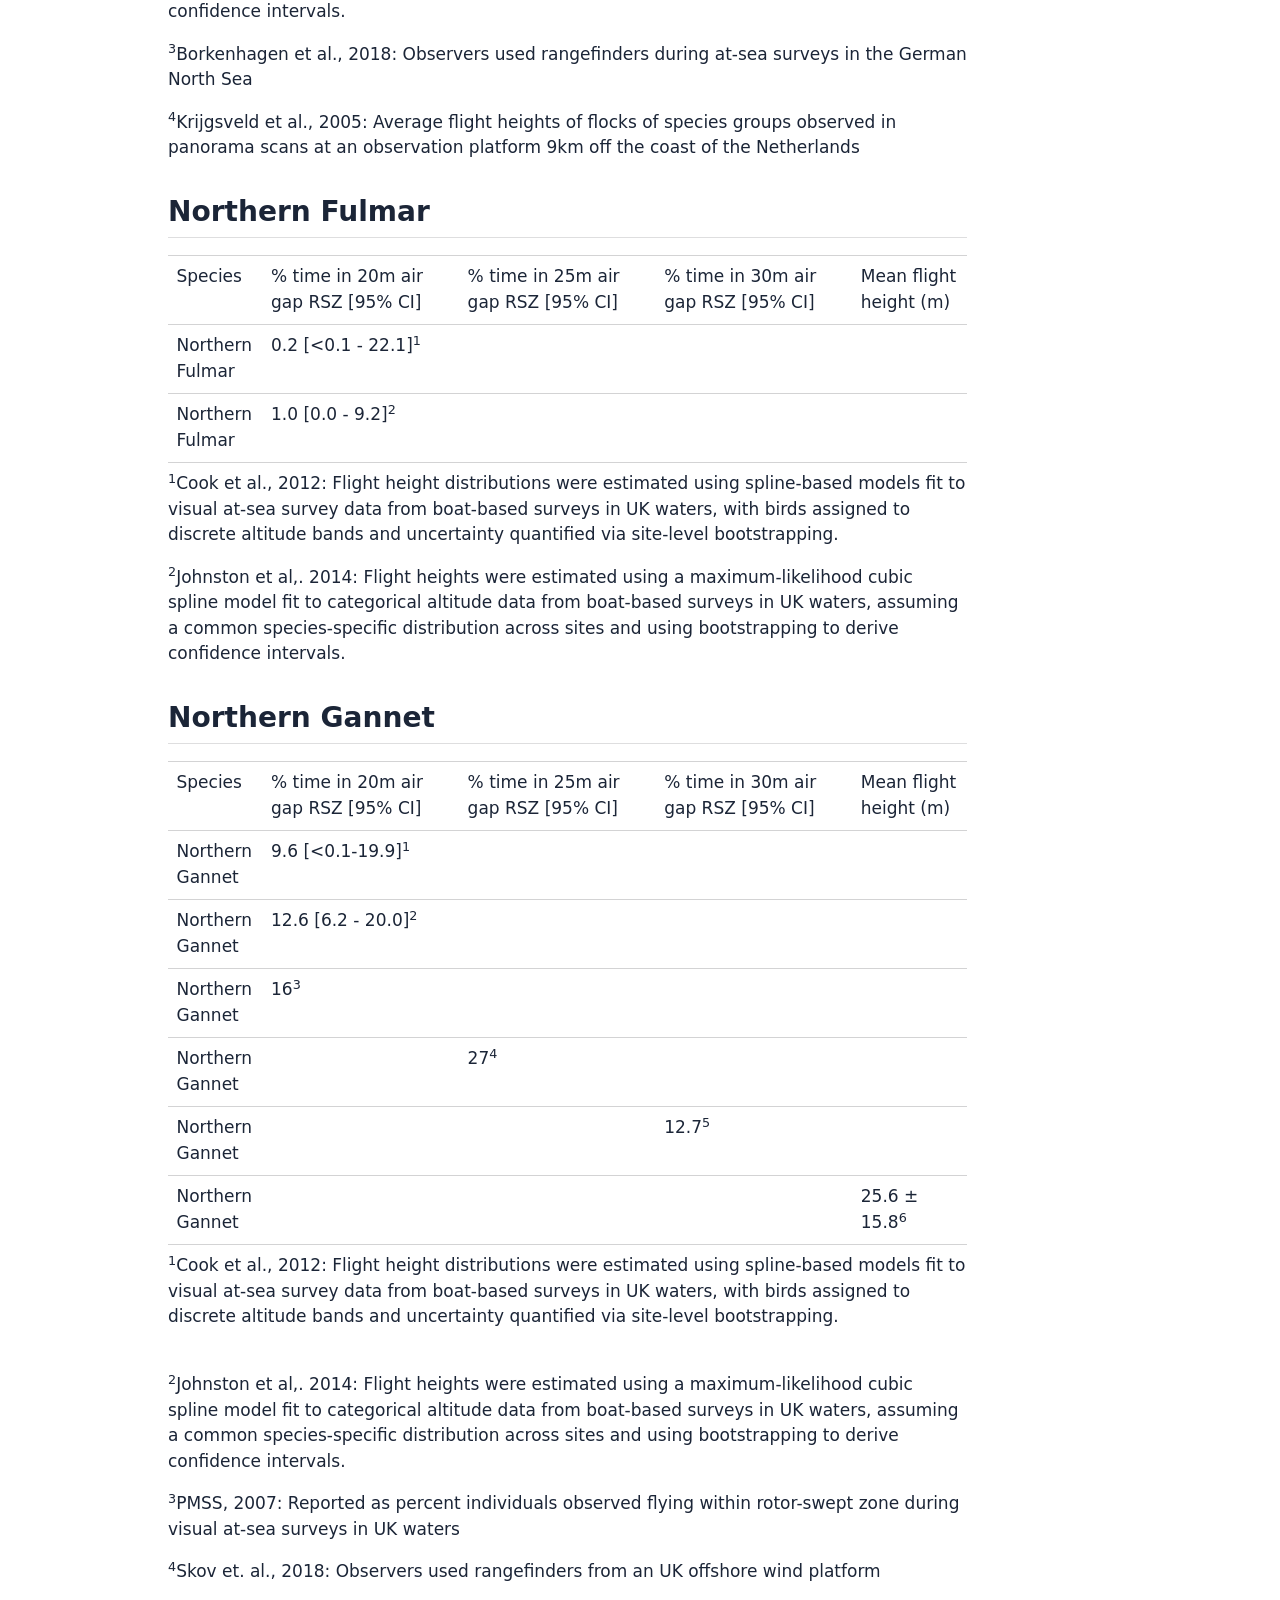
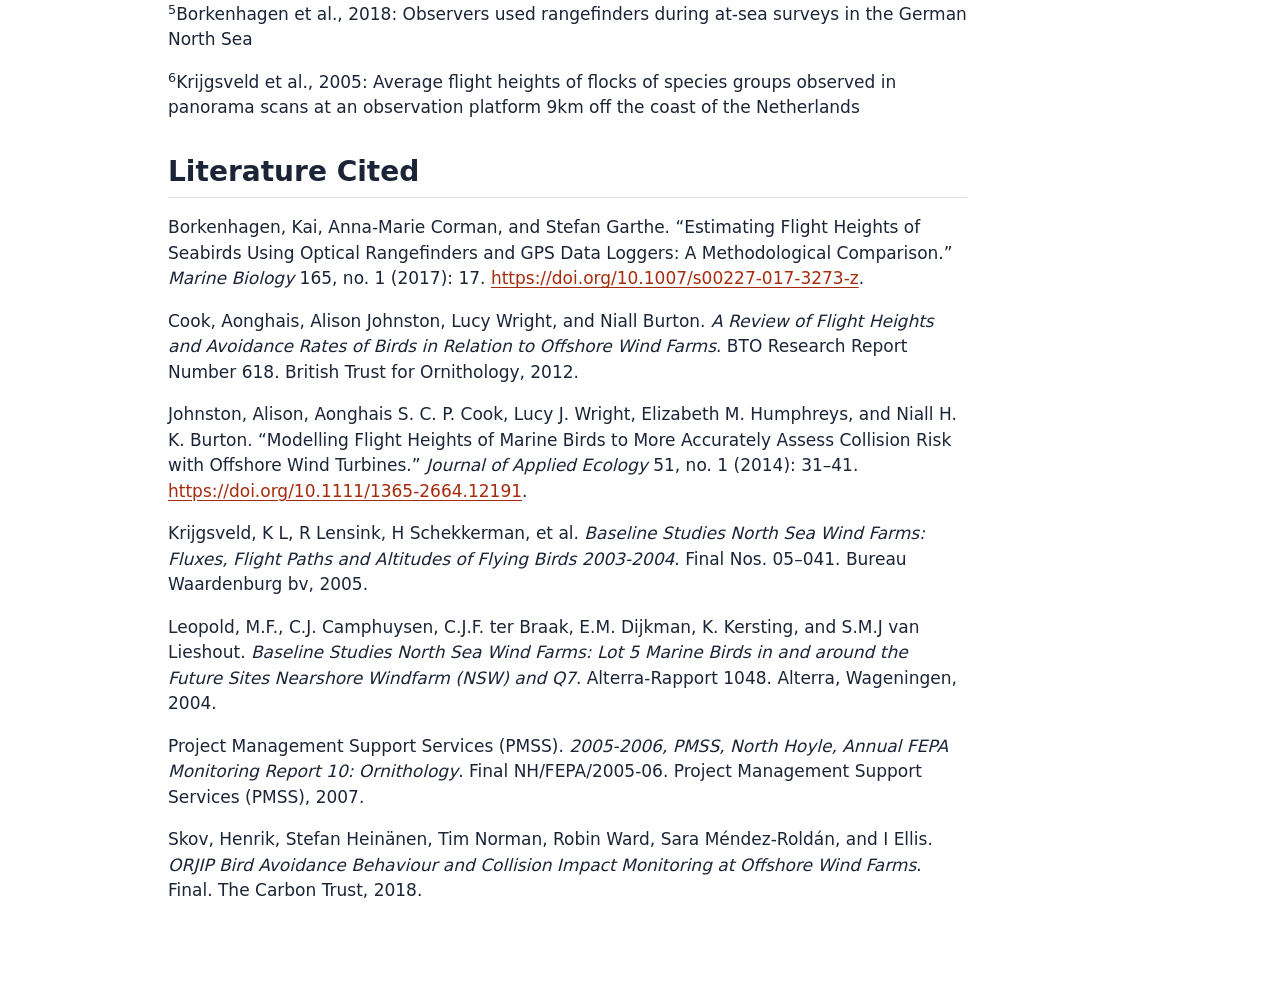
==== commit 984fed5b: "flight height ref page" ====
--- a/docs/flight_height_dossiers.html
+++ b/docs/flight_height_dossiers.html
@@ -50,12 +50,12 @@
   <li><a href="#seabird-flight-heights-evidence-dossier" id="toc-seabird-flight-heights-evidence-dossier" class="nav-link active" data-scroll-target="#seabird-flight-heights-evidence-dossier">Seabird Flight Heights Evidence Dossier</a>
   <ul class="collapse">
   <li><a href="#background" id="toc-background" class="nav-link" data-scroll-target="#background"><strong>Background</strong></a></li>
-  <li><a href="#common-loon" id="toc-common-loon" class="nav-link" data-scroll-target="#common-loon"><strong>Common Loon</strong></a></li>
+  <li><a href="#surf-scoter" id="toc-surf-scoter" class="nav-link" data-scroll-target="#surf-scoter"><strong>Surf Scoter</strong></a></li>
   <li><a href="#common-murre" id="toc-common-murre" class="nav-link" data-scroll-target="#common-murre"><strong>Common Murre</strong></a></li>
   <li><a href="#herring-gull" id="toc-herring-gull" class="nav-link" data-scroll-target="#herring-gull"><strong>Herring Gull</strong></a></li>
+  <li><a href="#common-loon" id="toc-common-loon" class="nav-link" data-scroll-target="#common-loon"><strong>Common Loon</strong></a></li>
+  <li><a href="#northern-fulmar" id="toc-northern-fulmar" class="nav-link" data-scroll-target="#northern-fulmar"><strong>Northern Fulmar</strong></a></li>
   <li><a href="#northern-gannet" id="toc-northern-gannet" class="nav-link" data-scroll-target="#northern-gannet"><strong>Northern Gannet</strong></a></li>
-  <li><a href="#surf-scoter" id="toc-surf-scoter" class="nav-link" data-scroll-target="#surf-scoter"><strong>Surf Scoter</strong></a></li>
-  <li><a href="#northern-fulmar" id="toc-northern-fulmar" class="nav-link" data-scroll-target="#northern-fulmar"><strong>Northern Fulmar</strong></a></li>
   <li><a href="#literature-cited" id="toc-literature-cited" class="nav-link" data-scroll-target="#literature-cited"><strong>Literature Cited</strong></a></li>
   </ul></li>
   </ul>
@@ -77,17 +77,15 @@
 <p>We recognize that some participants may already be familiar with the results of the reference study. This does not preclude participation; however, to reduce the influence of potential past exposure to the blinded data on your responses, <strong>please refrain from direct review of the reference datasets we’re using for this portion of the study directly when reviewing this dossier and providing your survey responses.</strong></p>
 <p><em>Leopold, M.F., C.J. Camphuysen, C.J.F. ter Braak, E.M. Dijkman, K. Kersting, and S.M.J van Lieshout. Baseline Studies North Sea Wind Farms: Lot 5 Marine Birds in and around the Future Sites Nearshore Windfarm (NSW) and Q7. Alterra-Rapport 1048. Alterra, Wageningen, 2004.</em></p>
 <p><em>Paton, Peter, Kristopher Winiarski, Carol Trocki, and Scott McWilliams. Spatial Distribution, Abundance, and Flight Ecology of Birds in Nearshore and Offshore Waters of Rhode Island. Technical Report #11. University of Rhode Island, 2010.</em></p>
-<p><br>
-</p>
 </section>
-<section id="common-loon" class="level2">
-<h2 class="anchored" data-anchor-id="common-loon"><strong>Common Loon</strong></h2>
+<section id="surf-scoter" class="level2">
+<h2 class="anchored" data-anchor-id="surf-scoter"><strong>Surf Scoter</strong></h2>
 <table class="caption-top table">
 <colgroup>
-<col style="width: 12%">
-<col style="width: 23%">
-<col style="width: 23%">
-<col style="width: 23%">
+<col style="width: 9%">
+<col style="width: 24%">
+<col style="width: 24%">
+<col style="width: 24%">
 <col style="width: 14%">
 </colgroup>
 <tbody>
@@ -99,54 +97,47 @@
 <td>Mean flight height (m)</td>
 </tr>
 <tr class="even">
-<td>Black-throated Loon</td>
-<td>0.1 [0.1-30.5]<sup>1</sup></td>
-<td></td>
-<td></td>
-<td></td>
-</tr>
-<tr class="odd">
-<td>Black-throated Loon</td>
-<td>7.3 [0.0 - 39.7]<sup>2</sup></td>
-<td></td>
-<td></td>
-<td></td>
-</tr>
-<tr class="even">
-<td>Red-throated Loon</td>
-<td>2.0 [0.1-22.4]<sup>1</sup></td>
-<td></td>
-<td></td>
-<td></td>
-</tr>
-<tr class="odd">
-<td>Red-throated Loon</td>
-<td>1.0 [0.3 - 9.6]<sup>2</sup></td>
-<td></td>
-<td></td>
-<td></td>
-</tr>
-<tr class="even">
-<td>Loon spp.</td>
-<td></td>
-<td></td>
-<td>13.0<sup>3</sup></td>
-<td></td>
-</tr>
-<tr class="odd">
-<td>Loon spp.</td>
-<td></td>
-<td></td>
-<td></td>
-<td>19.0 ± 16.1<sup>4</sup></td>
+<td>Common Scoter</td>
+<td>1.0 [&lt;0.1-17.0]<sup>1</sup></td>
+<td></td>
+<td></td>
+<td></td>
+</tr>
+<tr class="odd">
+<td>Common Scoter</td>
+<td>1.9 [0.1 - 10.9]<sup>2</sup></td>
+<td></td>
+<td></td>
+<td></td>
+</tr>
+<tr class="even">
+<td>Common Scoter</td>
+<td>0.2<sup>3</sup></td>
+<td></td>
+<td></td>
+<td></td>
+</tr>
+<tr class="odd">
+<td>Common Scoter</td>
+<td></td>
+<td>0.75<sup>4</sup></td>
+<td></td>
+<td></td>
+</tr>
+<tr class="even">
+<td>Sea duck spp.</td>
+<td></td>
+<td></td>
+<td></td>
+<td>18.5 ± 19.0<sup>5</sup></td>
 </tr>
 </tbody>
 </table>
-<p><br>
-<sup>1</sup>Cook et al., 2012: Flight height distributions were estimated using spline-based models fit to visual at-sea survey data from boat-based surveys in UK waters, with birds assigned to discrete altitude bands and uncertainty quantified via site-level bootstrapping.</p>
+<p><sup>1</sup>Cook et al., 2012: Flight height distributions were estimated using spline-based models fit to visual at-sea survey data from boat-based surveys in UK waters, with birds assigned to discrete altitude bands and uncertainty quantified via site-level bootstrapping.</p>
 <p><sup>2</sup>Johnston et al,. 2014: Flight heights were estimated using a maximum-likelihood cubic spline model fit to categorical altitude data from boat-based surveys in UK waters, assuming a common species-specific distribution across sites and using bootstrapping to derive confidence intervals.</p>
-<p><sup>3</sup>Borkenhagen et al., 2018: Observers used rangefinders during at-sea surveys in the German North Sea</p>
-<p><sup>4</sup>Krijgsveld et al., 2005: Average flight heights of flocks of species groups observed in panorama scans at an observation platform 9km off the coast of the Netherlands&nbsp;<br>
+<p><sup>3</sup>PMSS, 2007: Reported as percent individuals observed flying within rotor-swept zone during visual at-sea surveys in UK waters</p>
+<p><sup>4</sup>Leopold et al., 2004: Reported as percent individuals observed flying within rotor-swept zone during visual at-sea surveys in the North Sea.</p>
+<p><sup>5</sup>Krijgsveld et al., 2005: Average flight heights of flocks of species groups observed in panorama scans at an observation platform 9km off the coast of the Netherlands&nbsp;<br>
 </p>
 </section>
 <section id="common-murre" class="level2">
@@ -272,6 +263,111 @@
 <p><sup>5</sup>Borkenhagen et al., 2018: Observers used rangefinders during at-sea surveys in the German North Sea&nbsp;</p>
 <p><sup>6</sup>Krijgsveld et al., 2005: Average flight heights of flocks of species groups observed in panorama scans at an observation platform 9km off the coast of the Netherlands&nbsp;</p>
 </section>
+<section id="common-loon" class="level2">
+<h2 class="anchored" data-anchor-id="common-loon"><strong>Common Loon</strong></h2>
+<table class="caption-top table">
+<colgroup>
+<col style="width: 12%">
+<col style="width: 23%">
+<col style="width: 23%">
+<col style="width: 23%">
+<col style="width: 14%">
+</colgroup>
+<tbody>
+<tr class="odd">
+<td>Species</td>
+<td>% time in 20m air gap RSZ [95% CI]</td>
+<td>% time in 25m air gap RSZ [95% CI]</td>
+<td>% time in 30m air gap RSZ [95% CI]</td>
+<td>Mean flight height (m)</td>
+</tr>
+<tr class="even">
+<td>Black-throated Loon</td>
+<td>0.1 [0.1-30.5]<sup>1</sup></td>
+<td></td>
+<td></td>
+<td></td>
+</tr>
+<tr class="odd">
+<td>Black-throated Loon</td>
+<td>7.3 [0.0 - 39.7]<sup>2</sup></td>
+<td></td>
+<td></td>
+<td></td>
+</tr>
+<tr class="even">
+<td>Red-throated Loon</td>
+<td>2.0 [0.1-22.4]<sup>1</sup></td>
+<td></td>
+<td></td>
+<td></td>
+</tr>
+<tr class="odd">
+<td>Red-throated Loon</td>
+<td>1.0 [0.3 - 9.6]<sup>2</sup></td>
+<td></td>
+<td></td>
+<td></td>
+</tr>
+<tr class="even">
+<td>Loon spp.</td>
+<td></td>
+<td></td>
+<td>13.0<sup>3</sup></td>
+<td></td>
+</tr>
+<tr class="odd">
+<td>Loon spp.</td>
+<td></td>
+<td></td>
+<td></td>
+<td>19.0 ± 16.1<sup>4</sup></td>
+</tr>
+</tbody>
+</table>
+<p><br>
+<sup>1</sup>Cook et al., 2012: Flight height distributions were estimated using spline-based models fit to visual at-sea survey data from boat-based surveys in UK waters, with birds assigned to discrete altitude bands and uncertainty quantified via site-level bootstrapping.</p>
+<p><sup>2</sup>Johnston et al,. 2014: Flight heights were estimated using a maximum-likelihood cubic spline model fit to categorical altitude data from boat-based surveys in UK waters, assuming a common species-specific distribution across sites and using bootstrapping to derive confidence intervals.</p>
+<p><sup>3</sup>Borkenhagen et al., 2018: Observers used rangefinders during at-sea surveys in the German North Sea</p>
+<p><sup>4</sup>Krijgsveld et al., 2005: Average flight heights of flocks of species groups observed in panorama scans at an observation platform 9km off the coast of the Netherlands&nbsp;</p>
+</section>
+<section id="northern-fulmar" class="level2">
+<h2 class="anchored" data-anchor-id="northern-fulmar"><strong>Northern Fulmar</strong></h2>
+<table class="caption-top table">
+<colgroup>
+<col style="width: 10%">
+<col style="width: 24%">
+<col style="width: 24%">
+<col style="width: 24%">
+<col style="width: 14%">
+</colgroup>
+<tbody>
+<tr class="odd">
+<td>Species</td>
+<td>% time in 20m air gap RSZ [95% CI]</td>
+<td>% time in 25m air gap RSZ [95% CI]</td>
+<td>% time in 30m air gap RSZ [95% CI]</td>
+<td>Mean flight height (m)</td>
+</tr>
+<tr class="even">
+<td>Northern Fulmar</td>
+<td>0.2 [&lt;0.1 - 22.1]<sup>1</sup></td>
+<td></td>
+<td></td>
+<td></td>
+</tr>
+<tr class="odd">
+<td>Northern Fulmar</td>
+<td>1.0 [0.0 - 9.2]<sup>2</sup></td>
+<td></td>
+<td></td>
+<td></td>
+</tr>
+</tbody>
+</table>
+<p><sup>1</sup>Cook et al., 2012: Flight height distributions were estimated using spline-based models fit to visual at-sea survey data from boat-based surveys in UK waters, with birds assigned to discrete altitude bands and uncertainty quantified via site-level bootstrapping.</p>
+<p><sup>2</sup>Johnston et al,. 2014: Flight heights were estimated using a maximum-likelihood cubic spline model fit to categorical altitude data from boat-based surveys in UK waters, assuming a common species-specific distribution across sites and using bootstrapping to derive confidence intervals.</p>
+</section>
 <section id="northern-gannet" class="level2">
 <h2 class="anchored" data-anchor-id="northern-gannet"><strong>Northern Gannet</strong></h2>
 <table class="caption-top table">
@@ -299,9 +395,7 @@
 </tr>
 <tr class="odd">
 <td>Northern Gannet</td>
-<td><p>12.6 [6.2 - 20.0]<sup>2</sup></p>
-<p><br>
-</p></td>
+<td>12.6 [6.2 - 20.0]<sup>2</sup></td>
 <td></td>
 <td></td>
 <td></td>
@@ -342,107 +436,7 @@
 <p><sup>3</sup>PMSS, 2007: Reported as percent individuals observed flying within rotor-swept zone during visual at-sea surveys in UK waters</p>
 <p><sup>4</sup>Skov et. al., 2018: Observers used rangefinders from an UK offshore wind platform</p>
 <p><sup>5</sup>Borkenhagen et al., 2018: Observers used rangefinders during at-sea surveys in the German North Sea&nbsp;</p>
-<p><sup>6</sup>Krijgsveld et al., 2005: Average flight heights of flocks of species groups observed in panorama scans at an observation platform 9km off the coast of the Netherlands<br>
-</p>
-</section>
-<section id="surf-scoter" class="level2">
-<h2 class="anchored" data-anchor-id="surf-scoter"><strong>Surf Scoter</strong></h2>
-<table class="caption-top table">
-<colgroup>
-<col style="width: 9%">
-<col style="width: 24%">
-<col style="width: 24%">
-<col style="width: 24%">
-<col style="width: 14%">
-</colgroup>
-<tbody>
-<tr class="odd">
-<td>Species</td>
-<td>% time in 20m air gap RSZ [95% CI]</td>
-<td>% time in 25m air gap RSZ [95% CI]</td>
-<td>% time in 30m air gap RSZ [95% CI]</td>
-<td>Mean flight height (m)</td>
-</tr>
-<tr class="even">
-<td>Common Scoter</td>
-<td>1.0 [&lt;0.1-17.0]<sup>1</sup></td>
-<td></td>
-<td></td>
-<td></td>
-</tr>
-<tr class="odd">
-<td>Common Scoter</td>
-<td>1.9 [0.1 - 10.9]<sup>2</sup></td>
-<td></td>
-<td></td>
-<td></td>
-</tr>
-<tr class="even">
-<td>Common Scoter</td>
-<td>0.2<sup>3</sup></td>
-<td></td>
-<td></td>
-<td></td>
-</tr>
-<tr class="odd">
-<td>Common Scoter</td>
-<td></td>
-<td>0.75<sup>4</sup></td>
-<td></td>
-<td></td>
-</tr>
-<tr class="even">
-<td>Sea duck spp.</td>
-<td></td>
-<td></td>
-<td></td>
-<td>18.5 ± 19.0<sup>5</sup></td>
-</tr>
-</tbody>
-</table>
-<p><sup>1</sup>Cook et al., 2012: Flight height distributions were estimated using spline-based models fit to visual at-sea survey data from boat-based surveys in UK waters, with birds assigned to discrete altitude bands and uncertainty quantified via site-level bootstrapping.</p>
-<p><sup>2</sup>Johnston et al,. 2014: Flight heights were estimated using a maximum-likelihood cubic spline model fit to categorical altitude data from boat-based surveys in UK waters, assuming a common species-specific distribution across sites and using bootstrapping to derive confidence intervals.</p>
-<p><sup>3</sup>PMSS, 2007: Reported as percent individuals observed flying within rotor-swept zone during visual at-sea surveys in UK waters</p>
-<p><sup>4</sup>Leopold et al., 2004: Reported as percent individuals observed flying within rotor-swept zone during visual at-sea surveys in the North Sea.</p>
-<p><sup>5</sup>Krijgsveld et al., 2005: Average flight heights of flocks of species groups observed in panorama scans at an observation platform 9km off the coast of the Netherlands&nbsp;<br>
-</p>
-</section>
-<section id="northern-fulmar" class="level2">
-<h2 class="anchored" data-anchor-id="northern-fulmar"><strong>Northern Fulmar</strong></h2>
-<table class="caption-top table">
-<colgroup>
-<col style="width: 10%">
-<col style="width: 24%">
-<col style="width: 24%">
-<col style="width: 24%">
-<col style="width: 14%">
-</colgroup>
-<tbody>
-<tr class="odd">
-<td>Species</td>
-<td>% time in 20m air gap RSZ [95% CI]</td>
-<td>% time in 25m air gap RSZ [95% CI]</td>
-<td>% time in 30m air gap RSZ [95% CI]</td>
-<td>Mean flight height (m)</td>
-</tr>
-<tr class="even">
-<td>Northern Fulmar</td>
-<td>0.2 [&lt;0.1 - 22.1]<sup>1</sup></td>
-<td></td>
-<td></td>
-<td></td>
-</tr>
-<tr class="odd">
-<td>Northern Fulmar</td>
-<td>1.0 [0.0 - 9.2]<sup>2</sup></td>
-<td></td>
-<td></td>
-<td></td>
-</tr>
-</tbody>
-</table>
-<p><sup>1</sup>Cook et al., 2012: Flight height distributions were estimated using spline-based models fit to visual at-sea survey data from boat-based surveys in UK waters, with birds assigned to discrete altitude bands and uncertainty quantified via site-level bootstrapping.</p>
-<p><sup>2</sup>Johnston et al,. 2014: Flight heights were estimated using a maximum-likelihood cubic spline model fit to categorical altitude data from boat-based surveys in UK waters, assuming a common species-specific distribution across sites and using bootstrapping to derive confidence intervals.</p>
+<p><sup>6</sup>Krijgsveld et al., 2005: Average flight heights of flocks of species groups observed in panorama scans at an observation platform 9km off the coast of the Netherlands</p>
 </section>
 <section id="literature-cited" class="level2">
 <h2 class="anchored" data-anchor-id="literature-cited"><strong>Literature Cited</strong></h2>
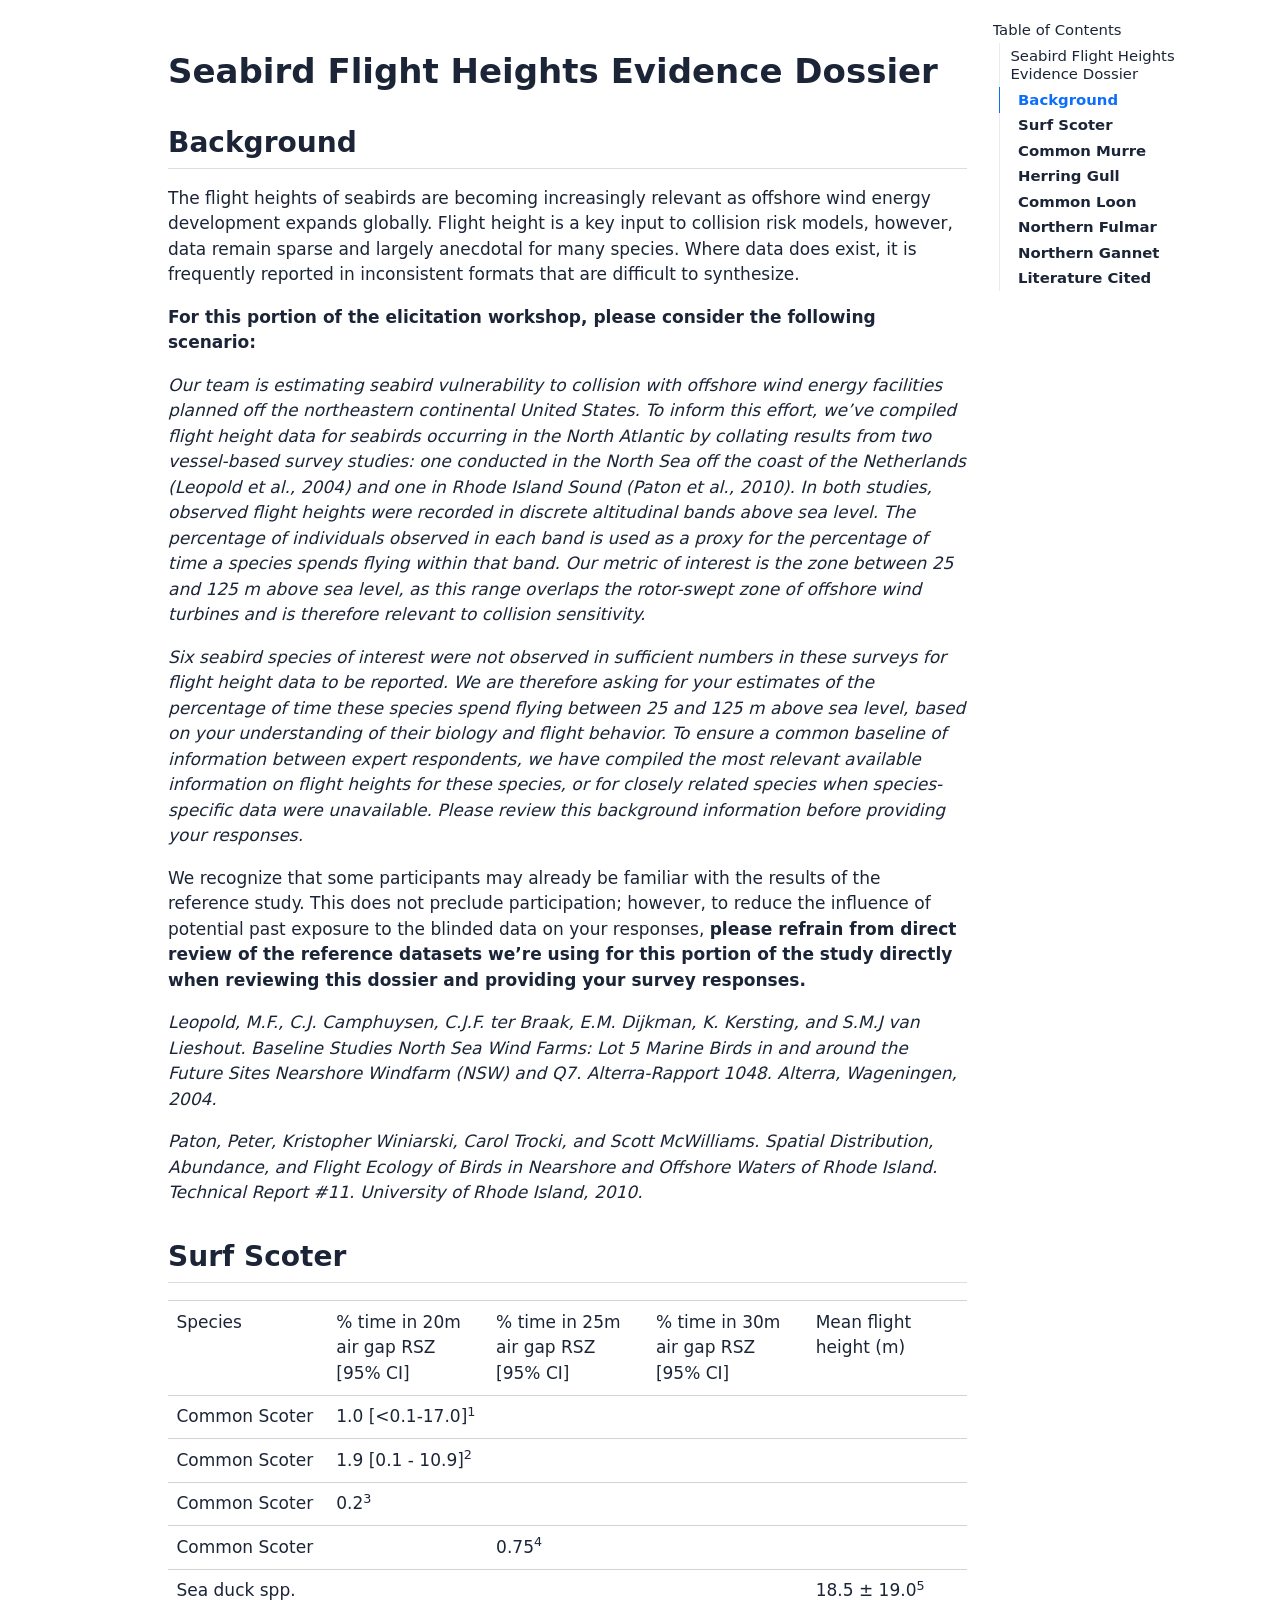
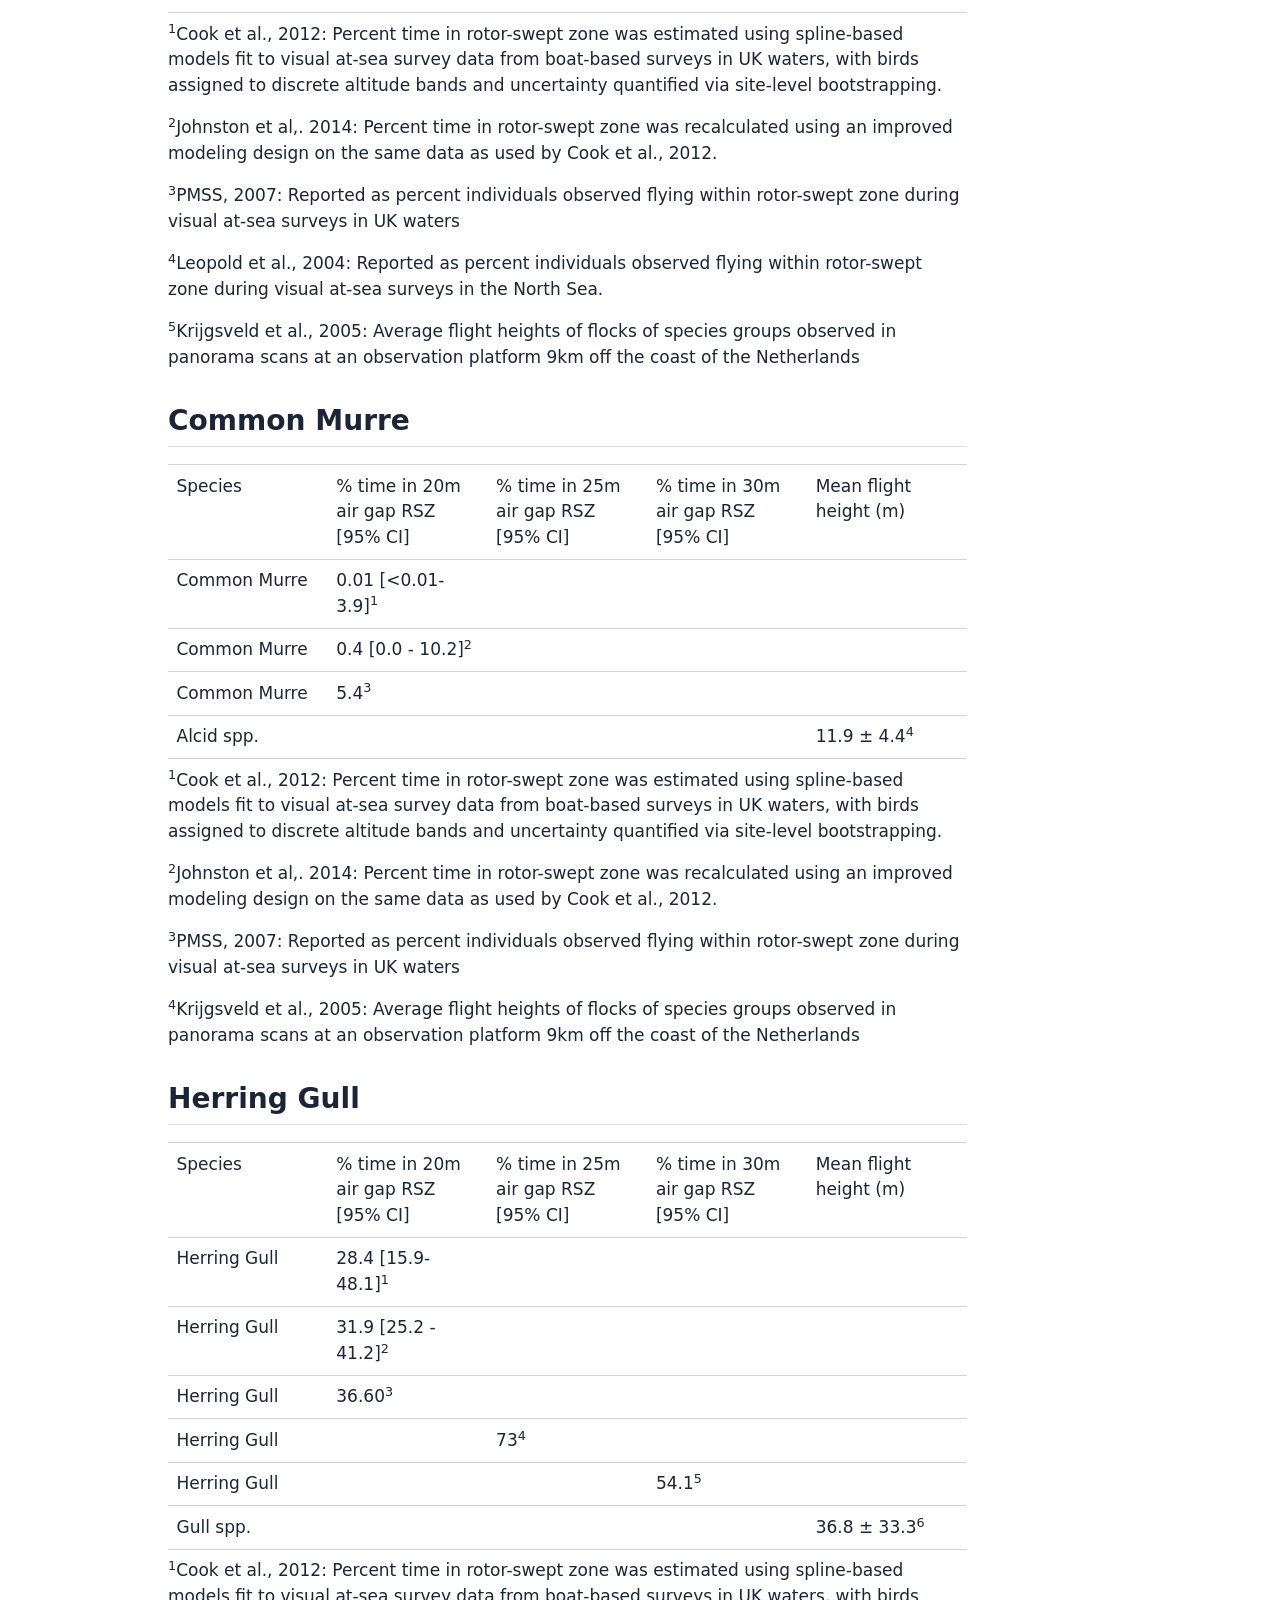
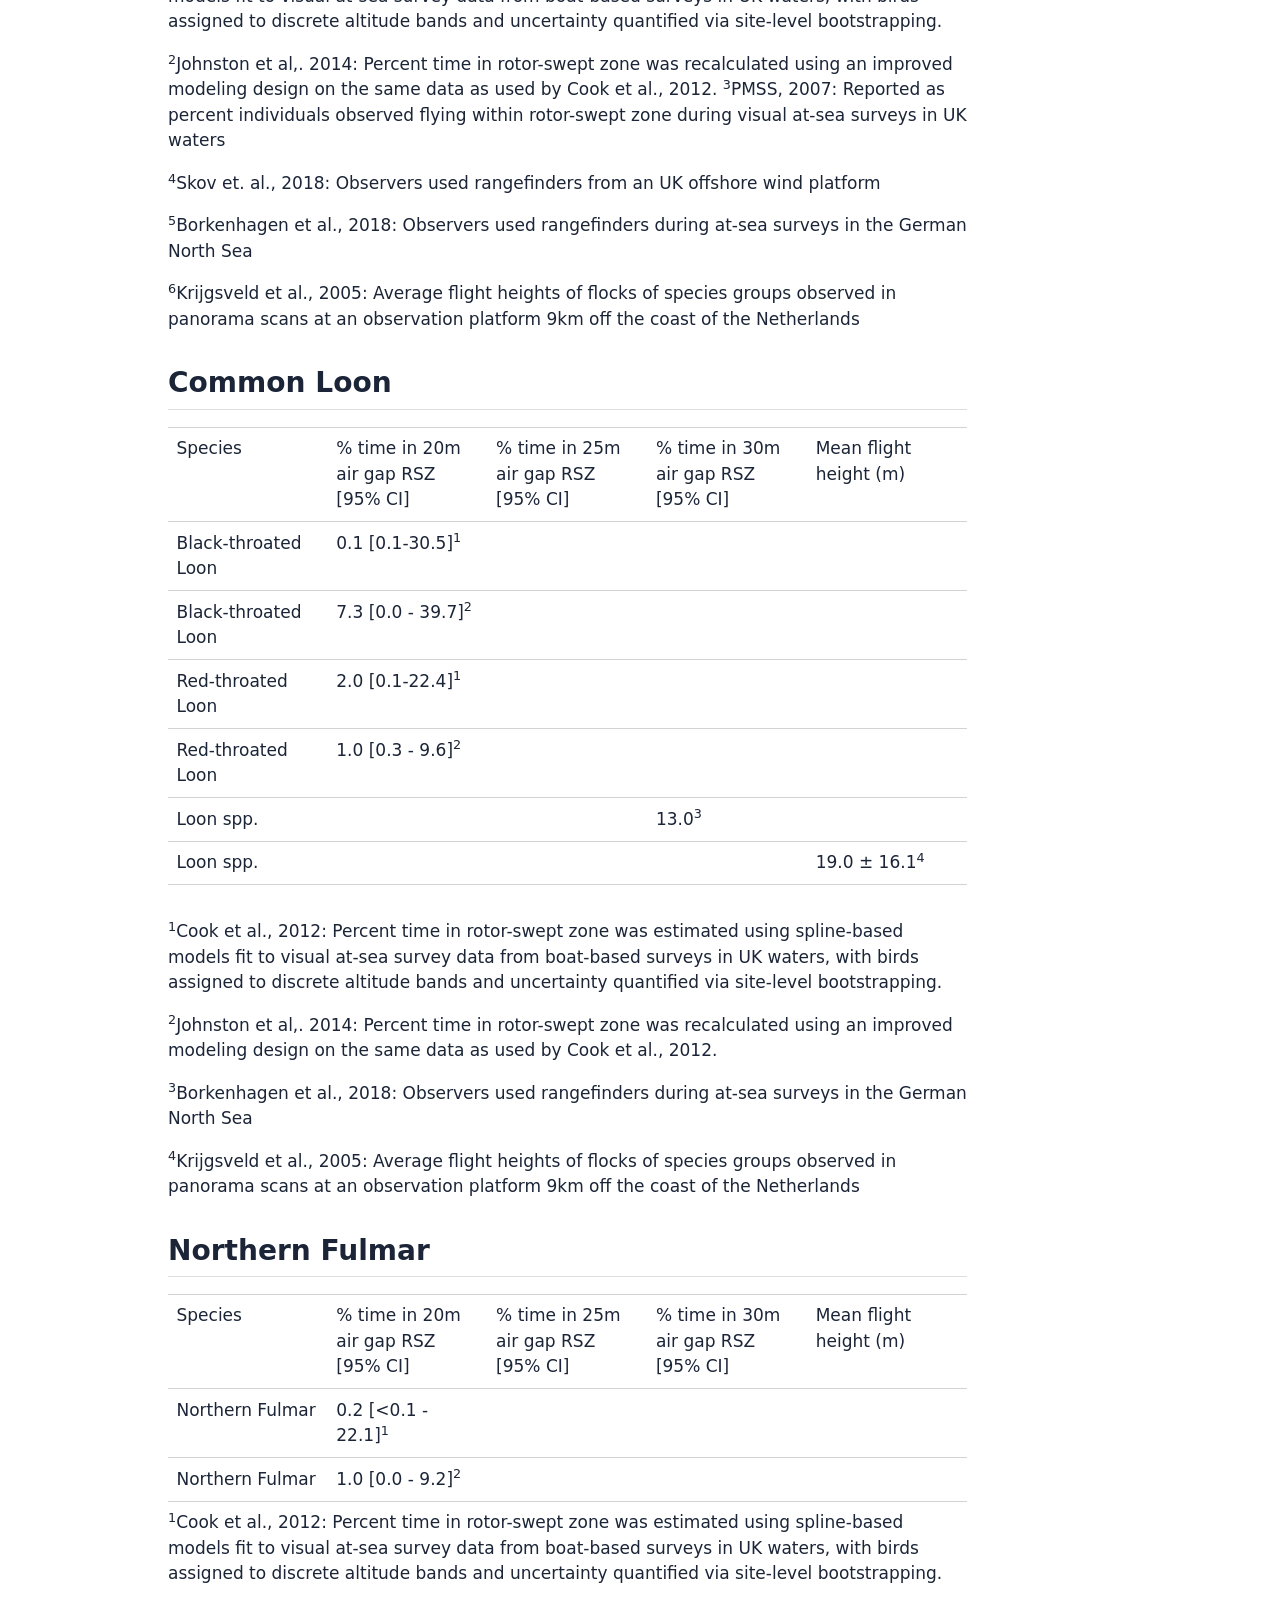
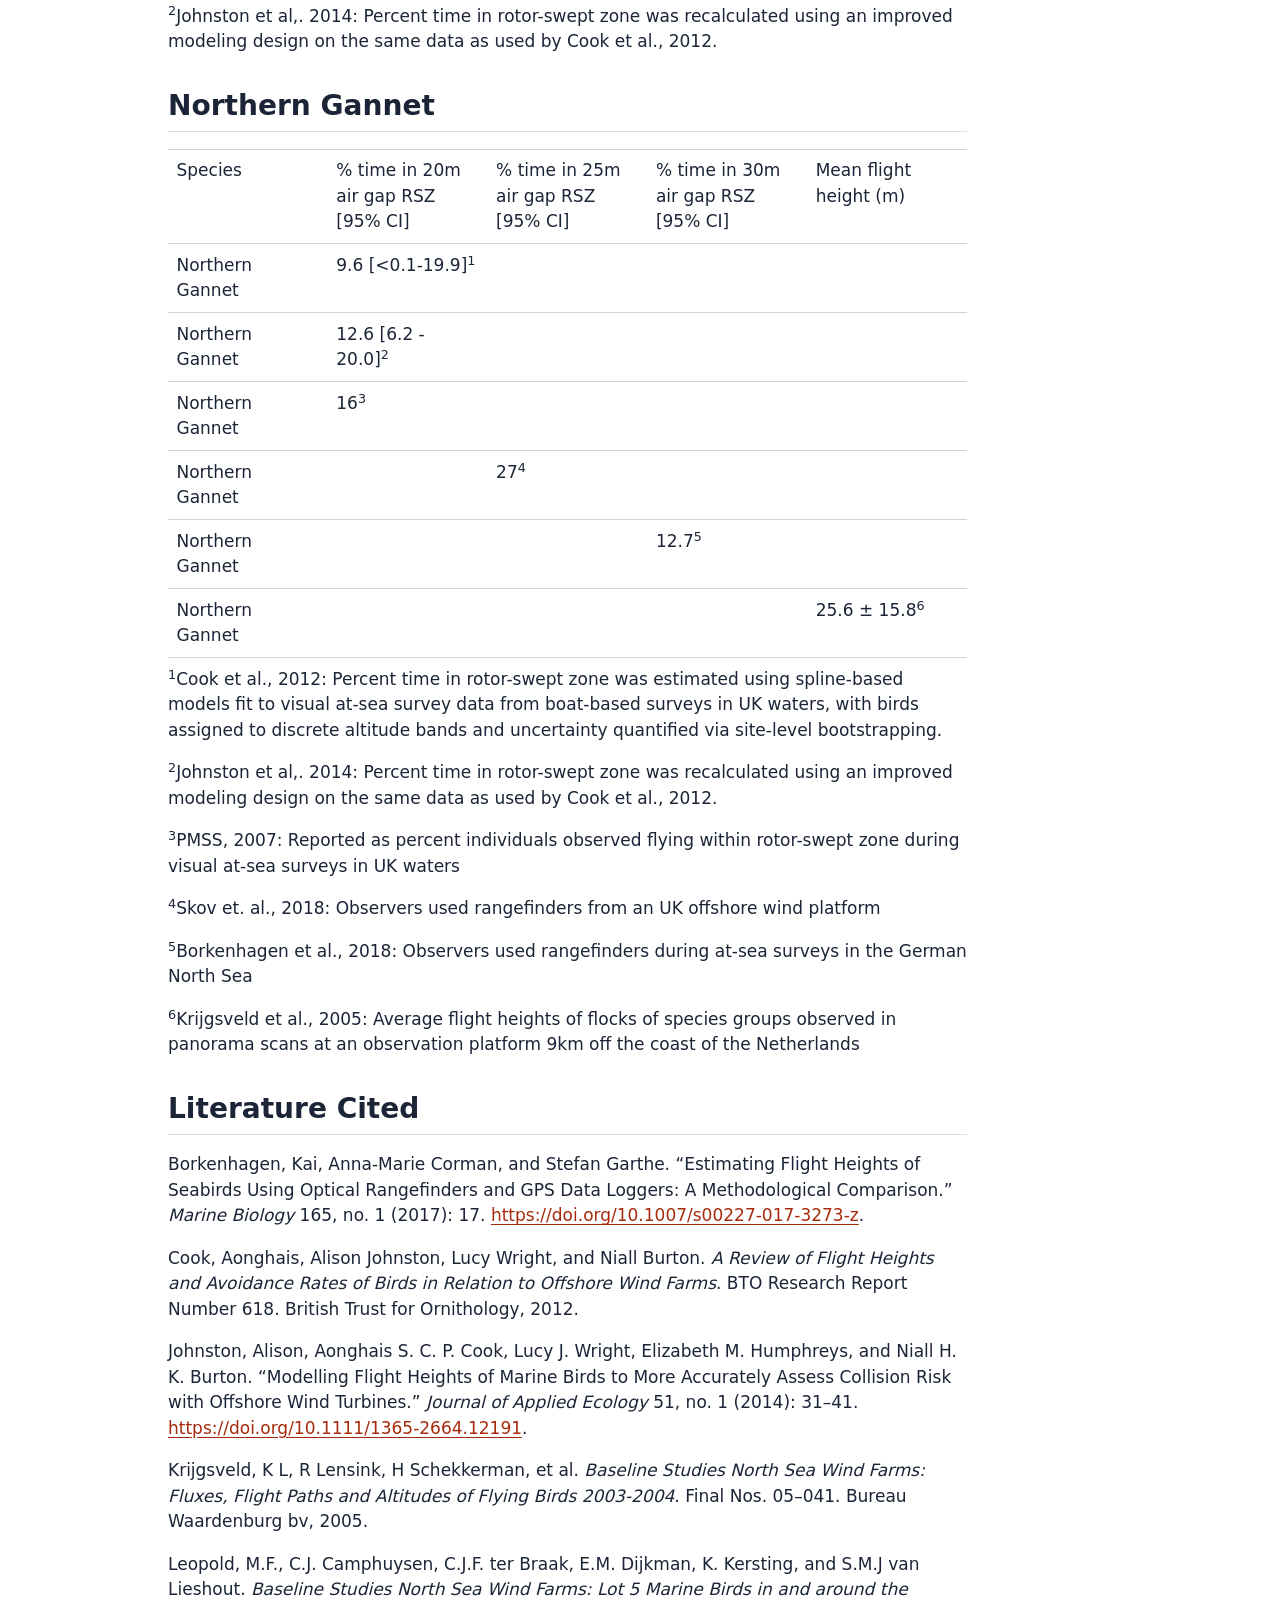
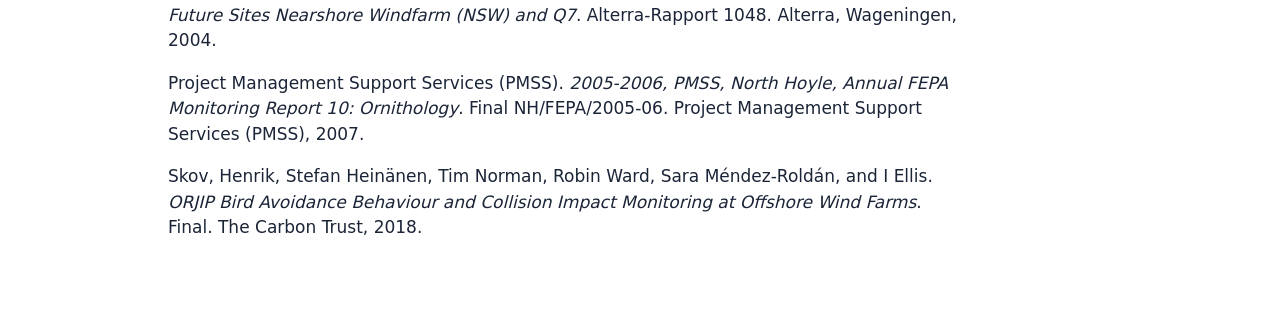
==== commit 20c5e560: "update dossiers" ====
--- a/docs/flight_height_dossiers.html
+++ b/docs/flight_height_dossiers.html
@@ -82,11 +82,11 @@
 <h2 class="anchored" data-anchor-id="surf-scoter"><strong>Surf Scoter</strong></h2>
 <table class="caption-top table">
 <colgroup>
-<col style="width: 9%">
-<col style="width: 24%">
-<col style="width: 24%">
-<col style="width: 24%">
-<col style="width: 14%">
+<col style="width: 20%">
+<col style="width: 20%">
+<col style="width: 20%">
+<col style="width: 20%">
+<col style="width: 20%">
 </colgroup>
 <tbody>
 <tr class="odd">
@@ -133,8 +133,8 @@
 </tr>
 </tbody>
 </table>
-<p><sup>1</sup>Cook et al., 2012: Flight height distributions were estimated using spline-based models fit to visual at-sea survey data from boat-based surveys in UK waters, with birds assigned to discrete altitude bands and uncertainty quantified via site-level bootstrapping.</p>
-<p><sup>2</sup>Johnston et al,. 2014: Flight heights were estimated using a maximum-likelihood cubic spline model fit to categorical altitude data from boat-based surveys in UK waters, assuming a common species-specific distribution across sites and using bootstrapping to derive confidence intervals.</p>
+<p><sup>1</sup>Cook et al., 2012: Percent time in rotor-swept zone was estimated using spline-based models fit to visual at-sea survey data from boat-based surveys in UK waters, with birds assigned to discrete altitude bands and uncertainty quantified via site-level bootstrapping.</p>
+<p><sup>2</sup>Johnston et al,. 2014: Percent time in rotor-swept zone was recalculated using an improved modeling design on the same data as used by Cook et al., 2012.</p>
 <p><sup>3</sup>PMSS, 2007: Reported as percent individuals observed flying within rotor-swept zone during visual at-sea surveys in UK waters</p>
 <p><sup>4</sup>Leopold et al., 2004: Reported as percent individuals observed flying within rotor-swept zone during visual at-sea surveys in the North Sea.</p>
 <p><sup>5</sup>Krijgsveld et al., 2005: Average flight heights of flocks of species groups observed in panorama scans at an observation platform 9km off the coast of the Netherlands&nbsp;<br>
@@ -144,11 +144,11 @@
 <h2 class="anchored" data-anchor-id="common-murre"><strong>Common Murre</strong></h2>
 <table class="caption-top table">
 <colgroup>
-<col style="width: 9%">
-<col style="width: 24%">
-<col style="width: 24%">
-<col style="width: 24%">
-<col style="width: 15%">
+<col style="width: 20%">
+<col style="width: 20%">
+<col style="width: 20%">
+<col style="width: 20%">
+<col style="width: 20%">
 </colgroup>
 <tbody>
 <tr class="odd">
@@ -188,9 +188,8 @@
 </tr>
 </tbody>
 </table>
-<p><sup>1</sup>Cook et al., 2012: Flight height distributions were estimated using spline-based models fit to visual at-sea survey data from boat-based surveys in UK waters, with birds assigned to discrete altitude bands and uncertainty quantified via site-level bootstrapping.<br>
-<br>
-<sup>2</sup>Johnston et al,. 2014: Flight heights were estimated using a maximum-likelihood cubic spline model fit to categorical altitude data from boat-based surveys in UK waters, assuming a common species-specific distribution across sites and using bootstrapping to derive confidence intervals.</p>
+<p><sup>1</sup>Cook et al., 2012: Percent time in rotor-swept zone was estimated using spline-based models fit to visual at-sea survey data from boat-based surveys in UK waters, with birds assigned to discrete altitude bands and uncertainty quantified via site-level bootstrapping.</p>
+<p><sup>2</sup>Johnston et al,. 2014: Percent time in rotor-swept zone was recalculated using an improved modeling design on the same data as used by Cook et al., 2012.</p>
 <p><sup>3</sup>PMSS, 2007: Reported as percent individuals observed flying within rotor-swept zone during visual at-sea surveys in UK waters</p>
 <p><sup>4</sup>Krijgsveld et al., 2005: Average flight heights of flocks of species groups observed in panorama scans at an observation platform 9km off the coast of the Netherlands</p>
 </section>
@@ -198,11 +197,11 @@
 <h2 class="anchored" data-anchor-id="herring-gull"><strong>Herring Gull</strong></h2>
 <table class="caption-top table">
 <colgroup>
-<col style="width: 9%">
-<col style="width: 24%">
-<col style="width: 24%">
-<col style="width: 24%">
-<col style="width: 15%">
+<col style="width: 20%">
+<col style="width: 20%">
+<col style="width: 20%">
+<col style="width: 20%">
+<col style="width: 20%">
 </colgroup>
 <tbody>
 <tr class="odd">
@@ -256,9 +255,8 @@
 </tr>
 </tbody>
 </table>
-<p><sup>1</sup>Cook et al., 2012: Flight height distributions were estimated using spline-based models fit to visual at-sea survey data from boat-based surveys in UK waters, with birds assigned to discrete altitude bands and uncertainty quantified via site-level bootstrapping.</p>
-<p><sup>2</sup>Johnston et al,. 2014: Flight heights were estimated using a maximum-likelihood cubic spline model fit to categorical altitude data from boat-based surveys in UK waters, assuming a common species-specific distribution across sites and using bootstrapping to derive confidence intervals.</p>
-<p><sup>3</sup>PMSS, 2007: Reported as percent individuals observed flying within rotor-swept zone during visual at-sea surveys in UK waters</p>
+<p><sup>1</sup>Cook et al., 2012: Percent time in rotor-swept zone was estimated using spline-based models fit to visual at-sea survey data from boat-based surveys in UK waters, with birds assigned to discrete altitude bands and uncertainty quantified via site-level bootstrapping.</p>
+<p><sup>2</sup>Johnston et al,. 2014: Percent time in rotor-swept zone was recalculated using an improved modeling design on the same data as used by Cook et al., 2012. <sup>3</sup>PMSS, 2007: Reported as percent individuals observed flying within rotor-swept zone during visual at-sea surveys in UK waters</p>
 <p><sup>4</sup>Skov et. al., 2018: Observers used rangefinders from an UK offshore wind platform</p>
 <p><sup>5</sup>Borkenhagen et al., 2018: Observers used rangefinders during at-sea surveys in the German North Sea&nbsp;</p>
 <p><sup>6</sup>Krijgsveld et al., 2005: Average flight heights of flocks of species groups observed in panorama scans at an observation platform 9km off the coast of the Netherlands&nbsp;</p>
@@ -267,11 +265,11 @@
 <h2 class="anchored" data-anchor-id="common-loon"><strong>Common Loon</strong></h2>
 <table class="caption-top table">
 <colgroup>
-<col style="width: 12%">
-<col style="width: 23%">
-<col style="width: 23%">
-<col style="width: 23%">
-<col style="width: 14%">
+<col style="width: 20%">
+<col style="width: 20%">
+<col style="width: 20%">
+<col style="width: 20%">
+<col style="width: 20%">
 </colgroup>
 <tbody>
 <tr class="odd">
@@ -326,8 +324,8 @@
 </tbody>
 </table>
 <p><br>
-<sup>1</sup>Cook et al., 2012: Flight height distributions were estimated using spline-based models fit to visual at-sea survey data from boat-based surveys in UK waters, with birds assigned to discrete altitude bands and uncertainty quantified via site-level bootstrapping.</p>
-<p><sup>2</sup>Johnston et al,. 2014: Flight heights were estimated using a maximum-likelihood cubic spline model fit to categorical altitude data from boat-based surveys in UK waters, assuming a common species-specific distribution across sites and using bootstrapping to derive confidence intervals.</p>
+<sup>1</sup>Cook et al., 2012: Percent time in rotor-swept zone was estimated using spline-based models fit to visual at-sea survey data from boat-based surveys in UK waters, with birds assigned to discrete altitude bands and uncertainty quantified via site-level bootstrapping.</p>
+<p><sup>2</sup>Johnston et al,. 2014: Percent time in rotor-swept zone was recalculated using an improved modeling design on the same data as used by Cook et al., 2012.</p>
 <p><sup>3</sup>Borkenhagen et al., 2018: Observers used rangefinders during at-sea surveys in the German North Sea</p>
 <p><sup>4</sup>Krijgsveld et al., 2005: Average flight heights of flocks of species groups observed in panorama scans at an observation platform 9km off the coast of the Netherlands&nbsp;</p>
 </section>
@@ -335,11 +333,11 @@
 <h2 class="anchored" data-anchor-id="northern-fulmar"><strong>Northern Fulmar</strong></h2>
 <table class="caption-top table">
 <colgroup>
-<col style="width: 10%">
-<col style="width: 24%">
-<col style="width: 24%">
-<col style="width: 24%">
-<col style="width: 14%">
+<col style="width: 20%">
+<col style="width: 20%">
+<col style="width: 20%">
+<col style="width: 20%">
+<col style="width: 20%">
 </colgroup>
 <tbody>
 <tr class="odd">
@@ -365,18 +363,18 @@
 </tr>
 </tbody>
 </table>
-<p><sup>1</sup>Cook et al., 2012: Flight height distributions were estimated using spline-based models fit to visual at-sea survey data from boat-based surveys in UK waters, with birds assigned to discrete altitude bands and uncertainty quantified via site-level bootstrapping.</p>
-<p><sup>2</sup>Johnston et al,. 2014: Flight heights were estimated using a maximum-likelihood cubic spline model fit to categorical altitude data from boat-based surveys in UK waters, assuming a common species-specific distribution across sites and using bootstrapping to derive confidence intervals.</p>
+<p><sup>1</sup>Cook et al., 2012: Percent time in rotor-swept zone was estimated using spline-based models fit to visual at-sea survey data from boat-based surveys in UK waters, with birds assigned to discrete altitude bands and uncertainty quantified via site-level bootstrapping.</p>
+<p><sup>2</sup>Johnston et al,. 2014: Percent time in rotor-swept zone was recalculated using an improved modeling design on the same data as used by Cook et al., 2012.</p>
 </section>
 <section id="northern-gannet" class="level2">
 <h2 class="anchored" data-anchor-id="northern-gannet"><strong>Northern Gannet</strong></h2>
 <table class="caption-top table">
 <colgroup>
-<col style="width: 10%">
-<col style="width: 24%">
-<col style="width: 24%">
-<col style="width: 24%">
-<col style="width: 14%">
+<col style="width: 20%">
+<col style="width: 20%">
+<col style="width: 20%">
+<col style="width: 20%">
+<col style="width: 20%">
 </colgroup>
 <tbody>
 <tr class="odd">
@@ -430,9 +428,8 @@
 </tr>
 </tbody>
 </table>
-<p><sup>1</sup>Cook et al., 2012: Flight height distributions were estimated using spline-based models fit to visual at-sea survey data from boat-based surveys in UK waters, with birds assigned to discrete altitude bands and uncertainty quantified via site-level bootstrapping.</p>
-<p><br>
-<sup>2</sup>Johnston et al,. 2014: Flight heights were estimated using a maximum-likelihood cubic spline model fit to categorical altitude data from boat-based surveys in UK waters, assuming a common species-specific distribution across sites and using bootstrapping to derive confidence intervals.</p>
+<p><sup>1</sup>Cook et al., 2012: Percent time in rotor-swept zone was estimated using spline-based models fit to visual at-sea survey data from boat-based surveys in UK waters, with birds assigned to discrete altitude bands and uncertainty quantified via site-level bootstrapping.</p>
+<p><sup>2</sup>Johnston et al,. 2014: Percent time in rotor-swept zone was recalculated using an improved modeling design on the same data as used by Cook et al., 2012.</p>
 <p><sup>3</sup>PMSS, 2007: Reported as percent individuals observed flying within rotor-swept zone during visual at-sea surveys in UK waters</p>
 <p><sup>4</sup>Skov et. al., 2018: Observers used rangefinders from an UK offshore wind platform</p>
 <p><sup>5</sup>Borkenhagen et al., 2018: Observers used rangefinders during at-sea surveys in the German North Sea&nbsp;</p>
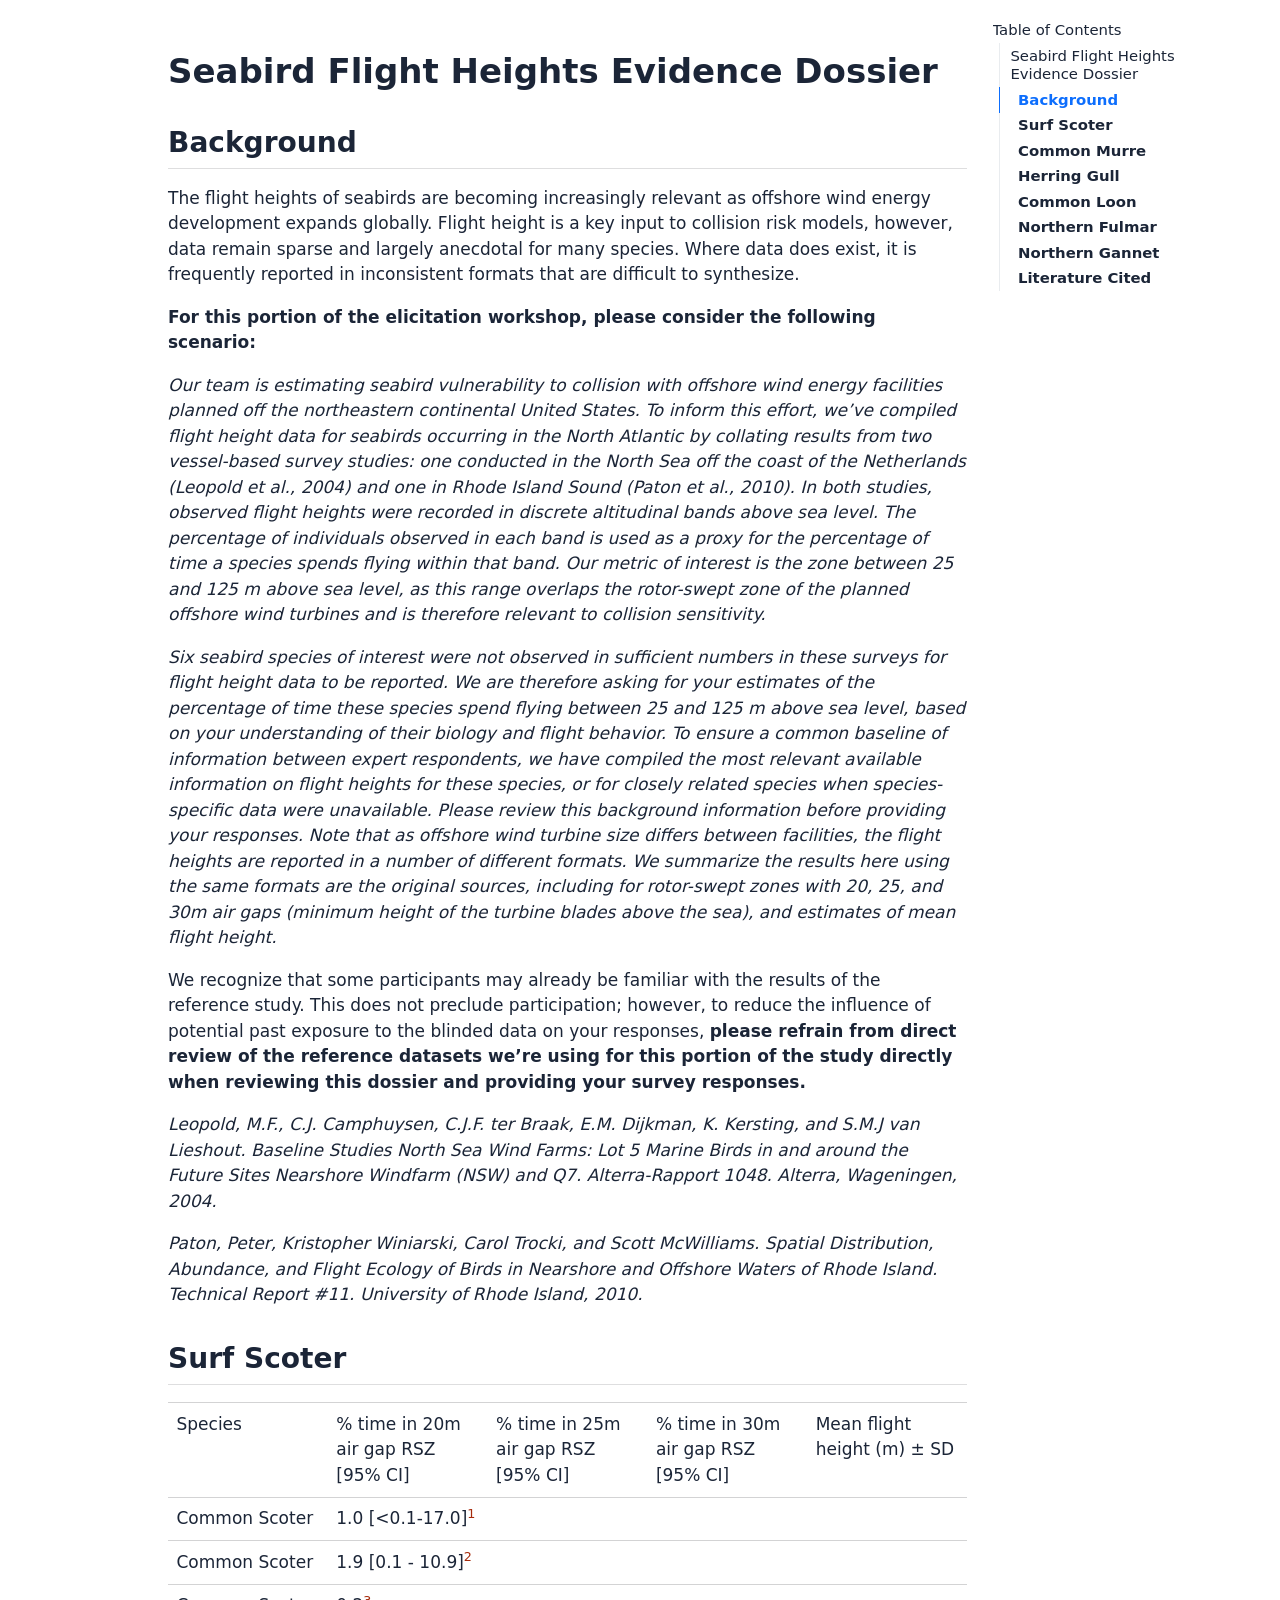
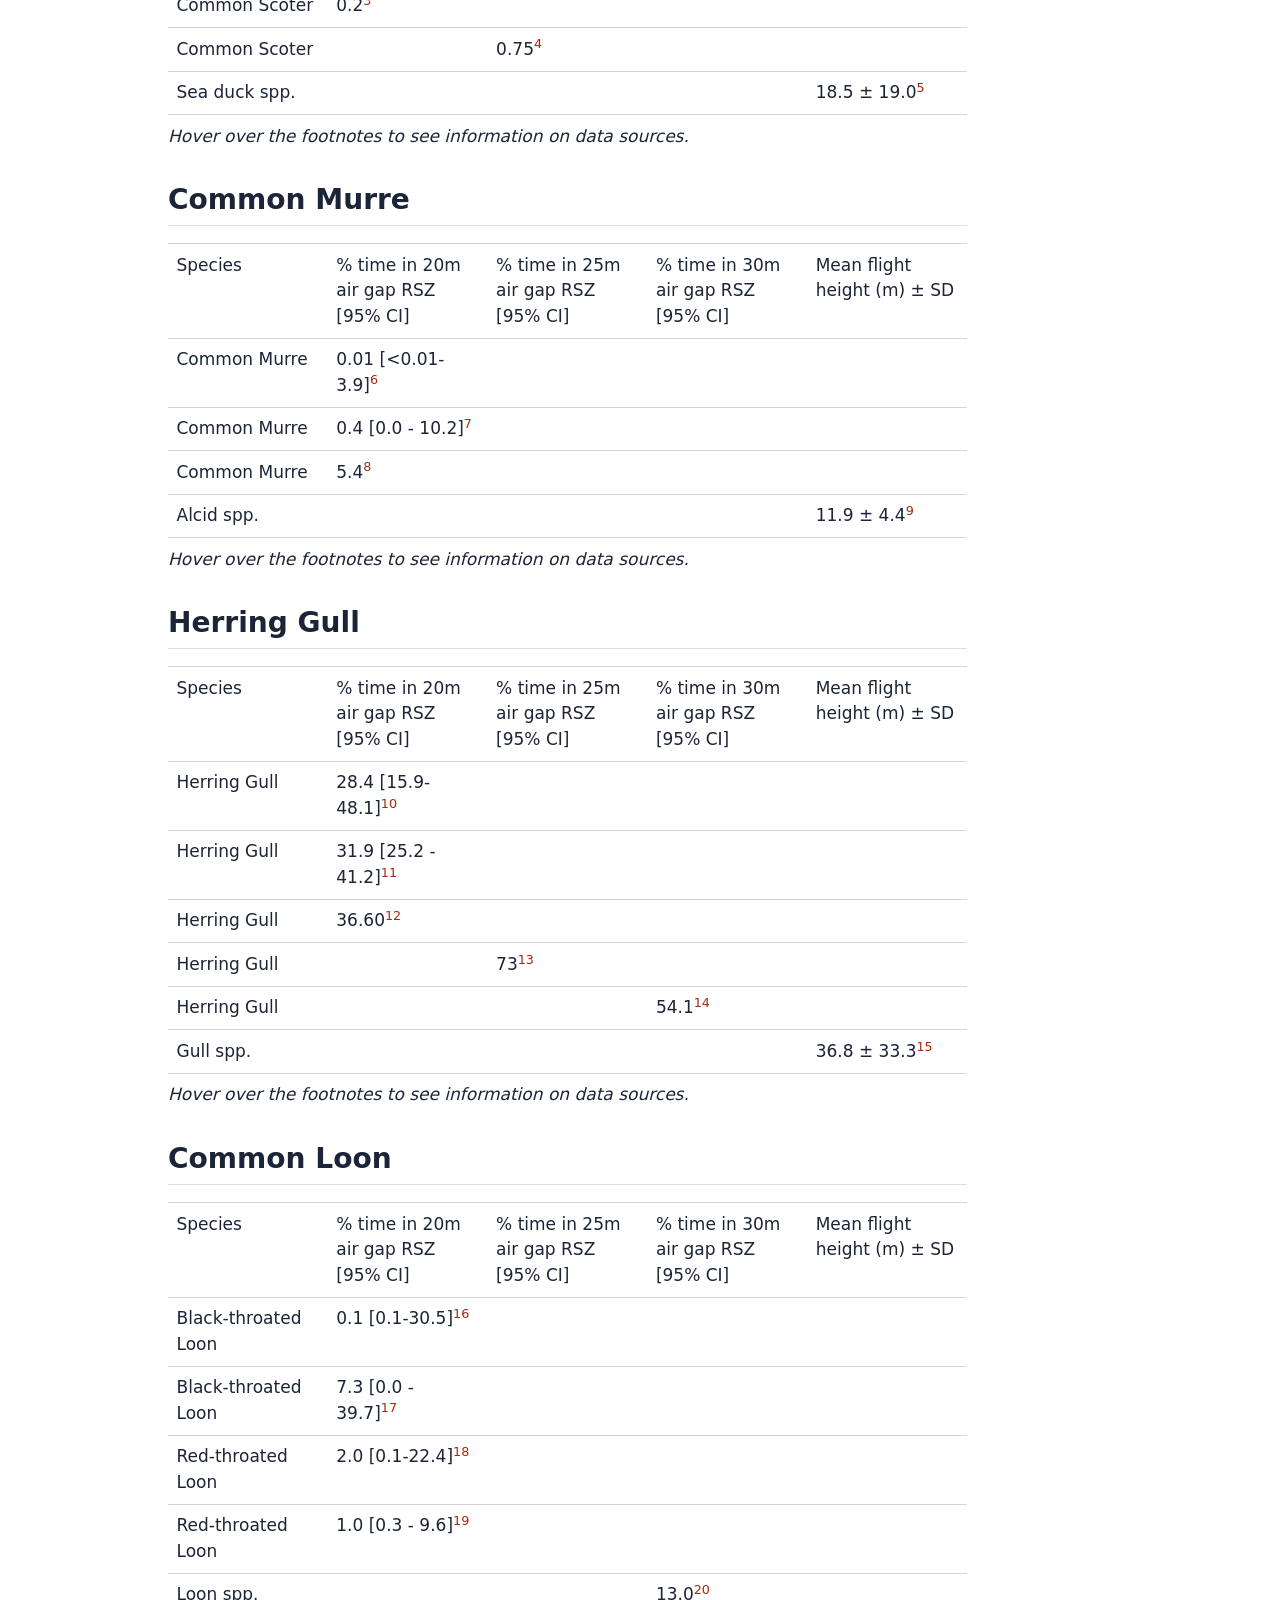
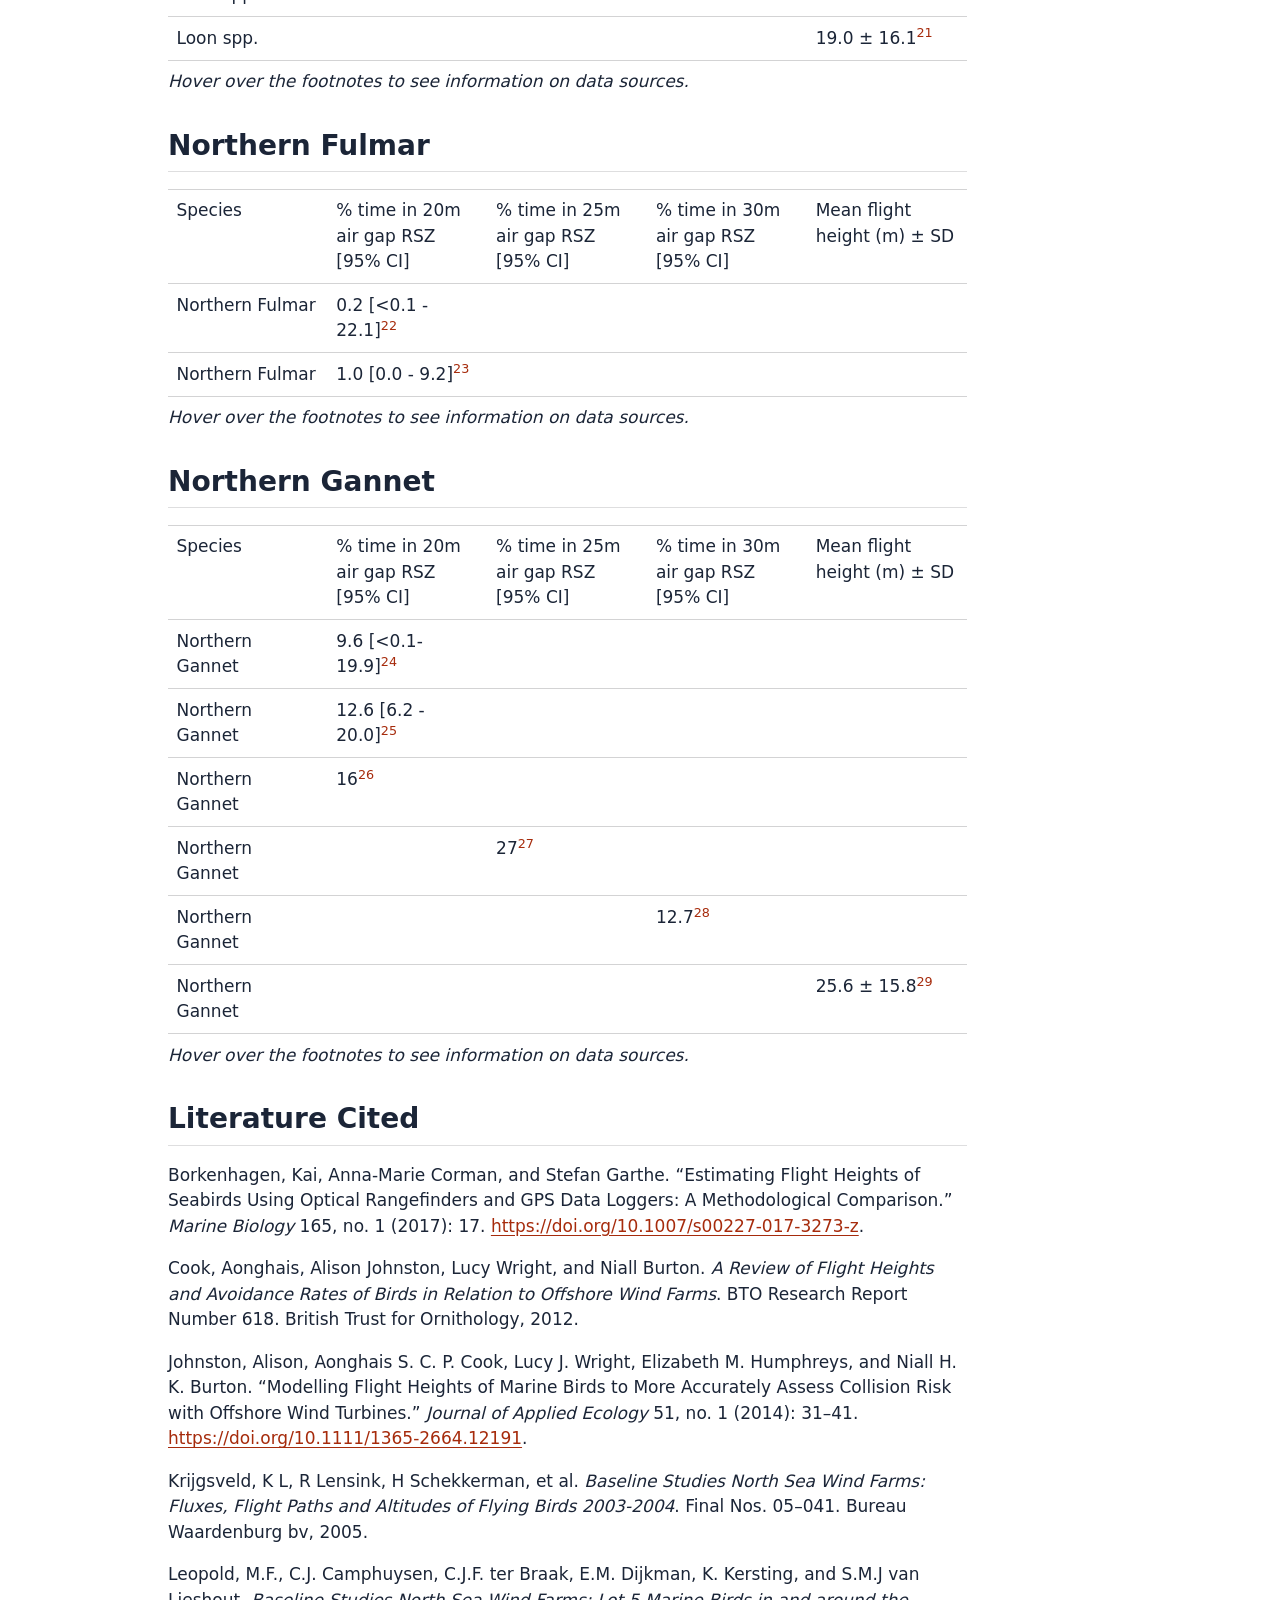
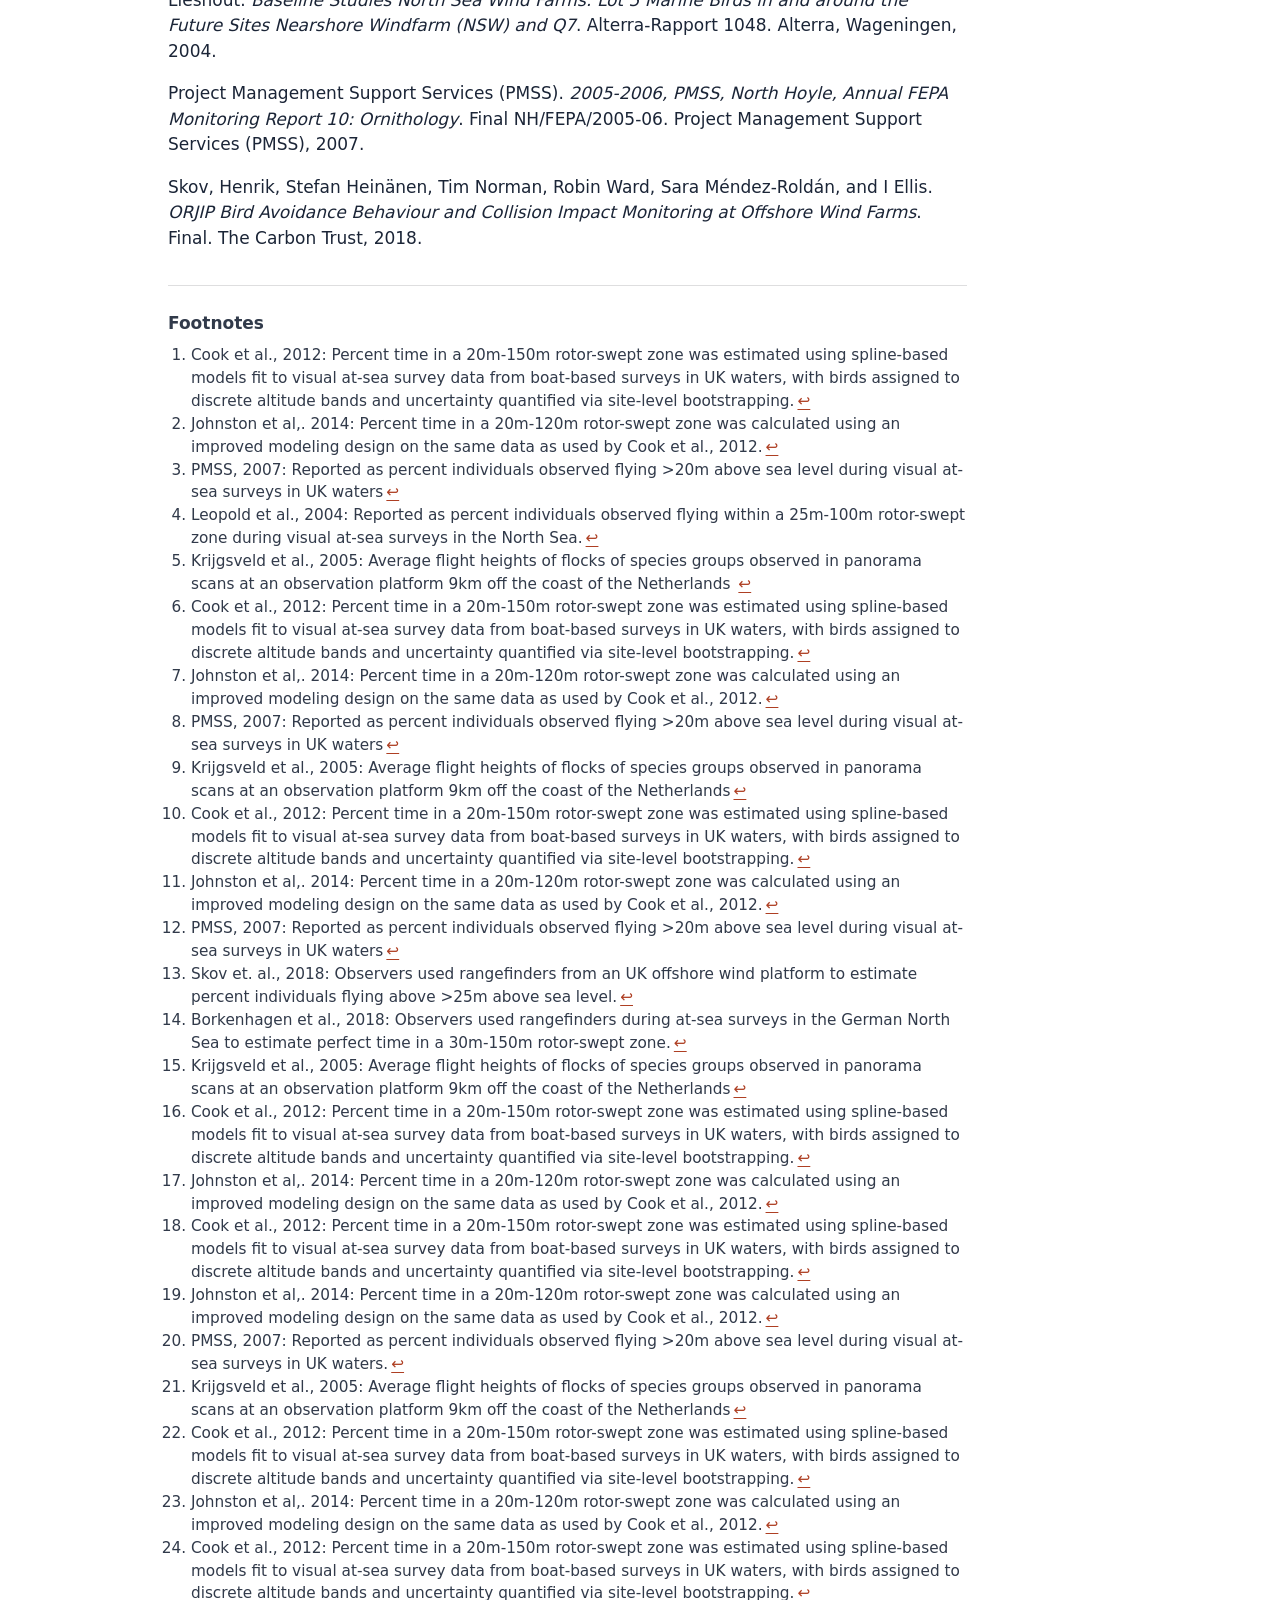
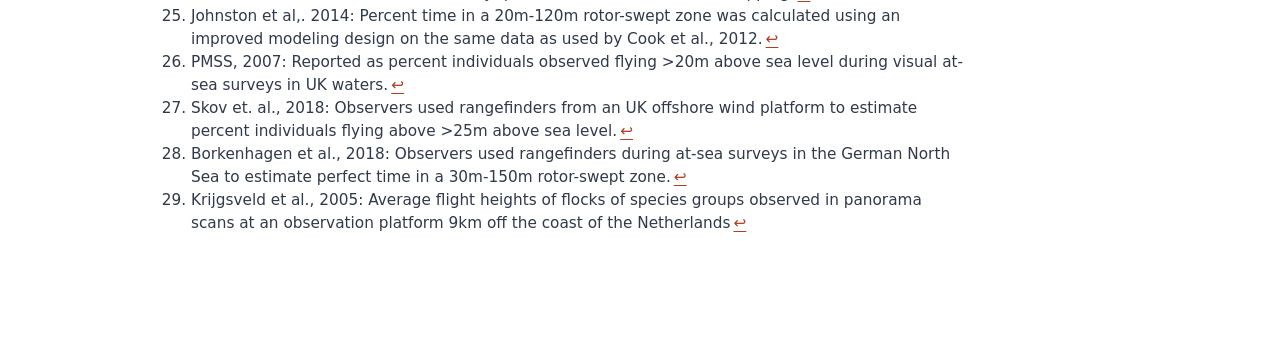
==== commit 4fa88bd1: "update footnotes" ====
--- a/docs/flight_height_dossiers.html
+++ b/docs/flight_height_dossiers.html
@@ -72,8 +72,8 @@
 <h2 class="anchored" data-anchor-id="background"><strong>Background</strong></h2>
 <p>The flight heights of seabirds are becoming increasingly relevant as offshore wind energy development expands globally. Flight height is a key input to collision risk models, however, data remain sparse and largely anecdotal for many species. Where data does exist, it is frequently reported in inconsistent formats that are difficult to synthesize.</p>
 <p><strong>For this portion of the elicitation workshop, please consider the following scenario:</strong></p>
-<p><em>Our team is estimating seabird vulnerability to collision with offshore wind energy facilities planned off the northeastern continental United States. To inform this effort, we’ve compiled flight height data for seabirds occurring in the North Atlantic by collating results from two vessel-based survey studies: one conducted in the North Sea off the coast of the Netherlands (Leopold et al., 2004) and one in Rhode Island Sound (Paton et al., 2010). In both studies, observed flight heights were recorded in discrete altitudinal bands above sea level. The percentage of individuals observed in each band is used as a proxy for the percentage of time a species spends flying within that band. Our metric of interest is the zone between 25 and 125 m above sea level, as this range overlaps the rotor-swept zone of offshore wind turbines and is therefore relevant to collision sensitivity.</em></p>
-<p><em>Six seabird species of interest were not observed in sufficient numbers in these surveys for flight height data to be reported. We are therefore asking for your estimates of the percentage of time these species spend flying between 25 and 125 m above sea level, based on your understanding of their biology and flight behavior. To ensure a common baseline of information between expert respondents, we have compiled the most relevant available information on flight heights for these species, or for closely related species when species-specific data were unavailable. Please review this background information before providing your responses.</em></p>
+<p><em>Our team is estimating seabird vulnerability to collision with offshore wind energy facilities planned off the northeastern continental United States. To inform this effort, we’ve compiled flight height data for seabirds occurring in the North Atlantic by collating results from two vessel-based survey studies: one conducted in the North Sea off the coast of the Netherlands (Leopold et al., 2004) and one in Rhode Island Sound (Paton et al., 2010). In both studies, observed flight heights were recorded in discrete altitudinal bands above sea level. The percentage of individuals observed in each band is used as a proxy for the percentage of time a species spends flying within that band. Our metric of interest is the zone between 25 and 125 m above sea level, as this range overlaps the rotor-swept zone of the planned offshore wind turbines and is therefore relevant to collision sensitivity.</em></p>
+<p><em>Six seabird species of interest were not observed in sufficient numbers in these surveys for flight height data to be reported. We are therefore asking for your estimates of the percentage of time these species spend flying between 25 and 125 m above sea level, based on your understanding of their biology and flight behavior. To ensure a common baseline of information between expert respondents, we have compiled the most relevant available information on flight heights for these species, or for closely related species when species-specific data were unavailable. Please review this background information before providing your responses. Note that as offshore wind turbine size differs between facilities, the flight heights are reported in a number of different formats. We summarize the results here using the same formats are the original sources, including for rotor-swept zones with 20, 25, and 30m air gaps (minimum height of the turbine blades above the sea), and estimates of mean flight height.</em></p>
 <p>We recognize that some participants may already be familiar with the results of the reference study. This does not preclude participation; however, to reduce the influence of potential past exposure to the blinded data on your responses, <strong>please refrain from direct review of the reference datasets we’re using for this portion of the study directly when reviewing this dossier and providing your survey responses.</strong></p>
 <p><em>Leopold, M.F., C.J. Camphuysen, C.J.F. ter Braak, E.M. Dijkman, K. Kersting, and S.M.J van Lieshout. Baseline Studies North Sea Wind Farms: Lot 5 Marine Birds in and around the Future Sites Nearshore Windfarm (NSW) and Q7. Alterra-Rapport 1048. Alterra, Wageningen, 2004.</em></p>
 <p><em>Paton, Peter, Kristopher Winiarski, Carol Trocki, and Scott McWilliams. Spatial Distribution, Abundance, and Flight Ecology of Birds in Nearshore and Offshore Waters of Rhode Island. Technical Report #11. University of Rhode Island, 2010.</em></p>
@@ -94,25 +94,25 @@
 <td>% time in 20m air gap RSZ [95% CI]</td>
 <td>% time in 25m air gap RSZ [95% CI]</td>
 <td>% time in 30m air gap RSZ [95% CI]</td>
-<td>Mean flight height (m)</td>
+<td>Mean flight height (m) ± SD</td>
 </tr>
 <tr class="even">
 <td>Common Scoter</td>
-<td>1.0 [&lt;0.1-17.0]<sup>1</sup></td>
+<td>1.0 [&lt;0.1-17.0]<a href="#fn1" class="footnote-ref" id="fnref1" role="doc-noteref"><sup>1</sup></a></td>
 <td></td>
 <td></td>
 <td></td>
 </tr>
 <tr class="odd">
 <td>Common Scoter</td>
-<td>1.9 [0.1 - 10.9]<sup>2</sup></td>
+<td>1.9 [0.1 - 10.9]<a href="#fn2" class="footnote-ref" id="fnref2" role="doc-noteref"><sup>2</sup></a></td>
 <td></td>
 <td></td>
 <td></td>
 </tr>
 <tr class="even">
 <td>Common Scoter</td>
-<td>0.2<sup>3</sup></td>
+<td>0.2<a href="#fn3" class="footnote-ref" id="fnref3" role="doc-noteref"><sup>3</sup></a></td>
 <td></td>
 <td></td>
 <td></td>
@@ -120,7 +120,7 @@
 <tr class="odd">
 <td>Common Scoter</td>
 <td></td>
-<td>0.75<sup>4</sup></td>
+<td>0.75<a href="#fn4" class="footnote-ref" id="fnref4" role="doc-noteref"><sup>4</sup></a></td>
 <td></td>
 <td></td>
 </tr>
@@ -129,16 +129,12 @@
 <td></td>
 <td></td>
 <td></td>
-<td>18.5 ± 19.0<sup>5</sup></td>
+<td>18.5 ± 19.0<a href="#fn5" class="footnote-ref" id="fnref5" role="doc-noteref"><sup>5</sup></a></td>
 </tr>
 </tbody>
 </table>
-<p><sup>1</sup>Cook et al., 2012: Percent time in rotor-swept zone was estimated using spline-based models fit to visual at-sea survey data from boat-based surveys in UK waters, with birds assigned to discrete altitude bands and uncertainty quantified via site-level bootstrapping.</p>
-<p><sup>2</sup>Johnston et al,. 2014: Percent time in rotor-swept zone was recalculated using an improved modeling design on the same data as used by Cook et al., 2012.</p>
-<p><sup>3</sup>PMSS, 2007: Reported as percent individuals observed flying within rotor-swept zone during visual at-sea surveys in UK waters</p>
-<p><sup>4</sup>Leopold et al., 2004: Reported as percent individuals observed flying within rotor-swept zone during visual at-sea surveys in the North Sea.</p>
-<p><sup>5</sup>Krijgsveld et al., 2005: Average flight heights of flocks of species groups observed in panorama scans at an observation platform 9km off the coast of the Netherlands&nbsp;<br>
-</p>
+<p><em>Hover over the footnotes to see information on data sources.<br>
+</em></p>
 </section>
 <section id="common-murre" class="level2">
 <h2 class="anchored" data-anchor-id="common-murre"><strong>Common Murre</strong></h2>
@@ -156,25 +152,25 @@
 <td>% time in 20m air gap RSZ [95% CI]</td>
 <td>% time in 25m air gap RSZ [95% CI]</td>
 <td>% time in 30m air gap RSZ [95% CI]</td>
-<td>Mean flight height (m)</td>
+<td>Mean flight height (m) ± SD</td>
 </tr>
 <tr class="even">
 <td>Common Murre</td>
-<td>0.01 [&lt;0.01-3.9]<sup>1</sup></td>
+<td>0.01 [&lt;0.01-3.9]<a href="#fn6" class="footnote-ref" id="fnref6" role="doc-noteref"><sup>6</sup></a></td>
 <td></td>
 <td></td>
 <td></td>
 </tr>
 <tr class="odd">
 <td>Common Murre</td>
-<td>0.4 [0.0 - 10.2]<sup>2</sup></td>
+<td>0.4 [0.0 - 10.2]<a href="#fn7" class="footnote-ref" id="fnref7" role="doc-noteref"><sup>7</sup></a></td>
 <td></td>
 <td></td>
 <td></td>
 </tr>
 <tr class="even">
 <td>Common Murre</td>
-<td>5.4<sup>3</sup></td>
+<td>5.4<a href="#fn8" class="footnote-ref" id="fnref8" role="doc-noteref"><sup>8</sup></a></td>
 <td></td>
 <td></td>
 <td></td>
@@ -184,14 +180,12 @@
 <td></td>
 <td></td>
 <td></td>
-<td>11.9 ± 4.4<sup>4</sup></td>
+<td>11.9 ± 4.4<a href="#fn9" class="footnote-ref" id="fnref9" role="doc-noteref"><sup>9</sup></a></td>
 </tr>
 </tbody>
 </table>
-<p><sup>1</sup>Cook et al., 2012: Percent time in rotor-swept zone was estimated using spline-based models fit to visual at-sea survey data from boat-based surveys in UK waters, with birds assigned to discrete altitude bands and uncertainty quantified via site-level bootstrapping.</p>
-<p><sup>2</sup>Johnston et al,. 2014: Percent time in rotor-swept zone was recalculated using an improved modeling design on the same data as used by Cook et al., 2012.</p>
-<p><sup>3</sup>PMSS, 2007: Reported as percent individuals observed flying within rotor-swept zone during visual at-sea surveys in UK waters</p>
-<p><sup>4</sup>Krijgsveld et al., 2005: Average flight heights of flocks of species groups observed in panorama scans at an observation platform 9km off the coast of the Netherlands</p>
+<p><em>Hover over the footnotes to see information on data sources.<br>
+</em></p>
 </section>
 <section id="herring-gull" class="level2">
 <h2 class="anchored" data-anchor-id="herring-gull"><strong>Herring Gull</strong></h2>
@@ -209,25 +203,25 @@
 <td>% time in 20m air gap RSZ [95% CI]</td>
 <td>% time in 25m air gap RSZ [95% CI]</td>
 <td>% time in 30m air gap RSZ [95% CI]</td>
-<td>Mean flight height (m)</td>
+<td>Mean flight height (m) ± SD</td>
 </tr>
 <tr class="even">
 <td>Herring Gull</td>
-<td>28.4 [15.9-48.1]<sup>1</sup></td>
+<td>28.4 [15.9-48.1]<a href="#fn10" class="footnote-ref" id="fnref10" role="doc-noteref"><sup>10</sup></a></td>
 <td></td>
 <td></td>
 <td></td>
 </tr>
 <tr class="odd">
 <td>Herring Gull</td>
-<td>31.9 [25.2 - 41.2]<sup>2</sup></td>
+<td>31.9 [25.2 - 41.2]<a href="#fn11" class="footnote-ref" id="fnref11" role="doc-noteref"><sup>11</sup></a></td>
 <td></td>
 <td></td>
 <td></td>
 </tr>
 <tr class="even">
 <td>Herring Gull</td>
-<td>36.60<sup>3</sup></td>
+<td>36.60<a href="#fn12" class="footnote-ref" id="fnref12" role="doc-noteref"><sup>12</sup></a></td>
 <td></td>
 <td></td>
 <td></td>
@@ -235,7 +229,7 @@
 <tr class="odd">
 <td>Herring Gull</td>
 <td></td>
-<td>73<sup>4</sup></td>
+<td>73<a href="#fn13" class="footnote-ref" id="fnref13" role="doc-noteref"><sup>13</sup></a></td>
 <td></td>
 <td></td>
 </tr>
@@ -243,7 +237,7 @@
 <td>Herring Gull</td>
 <td></td>
 <td></td>
-<td>54.1<sup>5</sup></td>
+<td>54.1<a href="#fn14" class="footnote-ref" id="fnref14" role="doc-noteref"><sup>14</sup></a></td>
 <td></td>
 </tr>
 <tr class="odd">
@@ -251,15 +245,12 @@
 <td></td>
 <td></td>
 <td></td>
-<td>36.8 ± 33.3<sup>6</sup></td>
+<td>36.8 ± 33.3<a href="#fn15" class="footnote-ref" id="fnref15" role="doc-noteref"><sup>15</sup></a></td>
 </tr>
 </tbody>
 </table>
-<p><sup>1</sup>Cook et al., 2012: Percent time in rotor-swept zone was estimated using spline-based models fit to visual at-sea survey data from boat-based surveys in UK waters, with birds assigned to discrete altitude bands and uncertainty quantified via site-level bootstrapping.</p>
-<p><sup>2</sup>Johnston et al,. 2014: Percent time in rotor-swept zone was recalculated using an improved modeling design on the same data as used by Cook et al., 2012. <sup>3</sup>PMSS, 2007: Reported as percent individuals observed flying within rotor-swept zone during visual at-sea surveys in UK waters</p>
-<p><sup>4</sup>Skov et. al., 2018: Observers used rangefinders from an UK offshore wind platform</p>
-<p><sup>5</sup>Borkenhagen et al., 2018: Observers used rangefinders during at-sea surveys in the German North Sea&nbsp;</p>
-<p><sup>6</sup>Krijgsveld et al., 2005: Average flight heights of flocks of species groups observed in panorama scans at an observation platform 9km off the coast of the Netherlands&nbsp;</p>
+<p><em>Hover over the footnotes to see information on data sources.<br>
+</em></p>
 </section>
 <section id="common-loon" class="level2">
 <h2 class="anchored" data-anchor-id="common-loon"><strong>Common Loon</strong></h2>
@@ -277,32 +268,32 @@
 <td>% time in 20m air gap RSZ [95% CI]</td>
 <td>% time in 25m air gap RSZ [95% CI]</td>
 <td>% time in 30m air gap RSZ [95% CI]</td>
-<td>Mean flight height (m)</td>
+<td>Mean flight height (m) ± SD</td>
 </tr>
 <tr class="even">
 <td>Black-throated Loon</td>
-<td>0.1 [0.1-30.5]<sup>1</sup></td>
+<td>0.1 [0.1-30.5]<a href="#fn16" class="footnote-ref" id="fnref16" role="doc-noteref"><sup>16</sup></a></td>
 <td></td>
 <td></td>
 <td></td>
 </tr>
 <tr class="odd">
 <td>Black-throated Loon</td>
-<td>7.3 [0.0 - 39.7]<sup>2</sup></td>
+<td>7.3 [0.0 - 39.7]<a href="#fn17" class="footnote-ref" id="fnref17" role="doc-noteref"><sup>17</sup></a></td>
 <td></td>
 <td></td>
 <td></td>
 </tr>
 <tr class="even">
 <td>Red-throated Loon</td>
-<td>2.0 [0.1-22.4]<sup>1</sup></td>
+<td>2.0 [0.1-22.4]<a href="#fn18" class="footnote-ref" id="fnref18" role="doc-noteref"><sup>18</sup></a></td>
 <td></td>
 <td></td>
 <td></td>
 </tr>
 <tr class="odd">
 <td>Red-throated Loon</td>
-<td>1.0 [0.3 - 9.6]<sup>2</sup></td>
+<td>1.0 [0.3 - 9.6]<a href="#fn19" class="footnote-ref" id="fnref19" role="doc-noteref"><sup>19</sup></a></td>
 <td></td>
 <td></td>
 <td></td>
@@ -311,7 +302,7 @@
 <td>Loon spp.</td>
 <td></td>
 <td></td>
-<td>13.0<sup>3</sup></td>
+<td>13.0<a href="#fn20" class="footnote-ref" id="fnref20" role="doc-noteref"><sup>20</sup></a></td>
 <td></td>
 </tr>
 <tr class="odd">
@@ -319,15 +310,12 @@
 <td></td>
 <td></td>
 <td></td>
-<td>19.0 ± 16.1<sup>4</sup></td>
+<td>19.0 ± 16.1<a href="#fn21" class="footnote-ref" id="fnref21" role="doc-noteref"><sup>21</sup></a></td>
 </tr>
 </tbody>
 </table>
-<p><br>
-<sup>1</sup>Cook et al., 2012: Percent time in rotor-swept zone was estimated using spline-based models fit to visual at-sea survey data from boat-based surveys in UK waters, with birds assigned to discrete altitude bands and uncertainty quantified via site-level bootstrapping.</p>
-<p><sup>2</sup>Johnston et al,. 2014: Percent time in rotor-swept zone was recalculated using an improved modeling design on the same data as used by Cook et al., 2012.</p>
-<p><sup>3</sup>Borkenhagen et al., 2018: Observers used rangefinders during at-sea surveys in the German North Sea</p>
-<p><sup>4</sup>Krijgsveld et al., 2005: Average flight heights of flocks of species groups observed in panorama scans at an observation platform 9km off the coast of the Netherlands&nbsp;</p>
+<p><em>Hover over the footnotes to see information on data sources.<br>
+</em></p>
 </section>
 <section id="northern-fulmar" class="level2">
 <h2 class="anchored" data-anchor-id="northern-fulmar"><strong>Northern Fulmar</strong></h2>
@@ -345,26 +333,26 @@
 <td>% time in 20m air gap RSZ [95% CI]</td>
 <td>% time in 25m air gap RSZ [95% CI]</td>
 <td>% time in 30m air gap RSZ [95% CI]</td>
-<td>Mean flight height (m)</td>
+<td>Mean flight height (m) ± SD</td>
 </tr>
 <tr class="even">
 <td>Northern Fulmar</td>
-<td>0.2 [&lt;0.1 - 22.1]<sup>1</sup></td>
+<td>0.2 [&lt;0.1 - 22.1]<a href="#fn22" class="footnote-ref" id="fnref22" role="doc-noteref"><sup>22</sup></a></td>
 <td></td>
 <td></td>
 <td></td>
 </tr>
 <tr class="odd">
 <td>Northern Fulmar</td>
-<td>1.0 [0.0 - 9.2]<sup>2</sup></td>
+<td>1.0 [0.0 - 9.2]<a href="#fn23" class="footnote-ref" id="fnref23" role="doc-noteref"><sup>23</sup></a></td>
 <td></td>
 <td></td>
 <td></td>
 </tr>
 </tbody>
 </table>
-<p><sup>1</sup>Cook et al., 2012: Percent time in rotor-swept zone was estimated using spline-based models fit to visual at-sea survey data from boat-based surveys in UK waters, with birds assigned to discrete altitude bands and uncertainty quantified via site-level bootstrapping.</p>
-<p><sup>2</sup>Johnston et al,. 2014: Percent time in rotor-swept zone was recalculated using an improved modeling design on the same data as used by Cook et al., 2012.</p>
+<p><em>Hover over the footnotes to see information on data sources.<br>
+</em></p>
 </section>
 <section id="northern-gannet" class="level2">
 <h2 class="anchored" data-anchor-id="northern-gannet"><strong>Northern Gannet</strong></h2>
@@ -382,25 +370,25 @@
 <td>% time in 20m air gap RSZ [95% CI]</td>
 <td>% time in 25m air gap RSZ [95% CI]</td>
 <td>% time in 30m air gap RSZ [95% CI]</td>
-<td>Mean flight height (m)</td>
+<td>Mean flight height (m) ± SD</td>
 </tr>
 <tr class="even">
 <td>Northern Gannet</td>
-<td>9.6 [&lt;0.1-19.9]<sup>1</sup></td>
+<td>9.6 [&lt;0.1-19.9]<a href="#fn24" class="footnote-ref" id="fnref24" role="doc-noteref"><sup>24</sup></a></td>
 <td></td>
 <td></td>
 <td></td>
 </tr>
 <tr class="odd">
 <td>Northern Gannet</td>
-<td>12.6 [6.2 - 20.0]<sup>2</sup></td>
+<td>12.6 [6.2 - 20.0]<a href="#fn25" class="footnote-ref" id="fnref25" role="doc-noteref"><sup>25</sup></a></td>
 <td></td>
 <td></td>
 <td></td>
 </tr>
 <tr class="even">
 <td>Northern Gannet</td>
-<td>16<sup>3</sup></td>
+<td>16<a href="#fn26" class="footnote-ref" id="fnref26" role="doc-noteref"><sup>26</sup></a></td>
 <td></td>
 <td></td>
 <td></td>
@@ -408,7 +396,7 @@
 <tr class="odd">
 <td>Northern Gannet</td>
 <td></td>
-<td>27<sup>4</sup></td>
+<td>27<a href="#fn27" class="footnote-ref" id="fnref27" role="doc-noteref"><sup>27</sup></a></td>
 <td></td>
 <td></td>
 </tr>
@@ -416,7 +404,7 @@
 <td>Northern Gannet</td>
 <td></td>
 <td></td>
-<td>12.7<sup>5</sup></td>
+<td>12.7<a href="#fn28" class="footnote-ref" id="fnref28" role="doc-noteref"><sup>28</sup></a></td>
 <td></td>
 </tr>
 <tr class="odd">
@@ -424,16 +412,12 @@
 <td></td>
 <td></td>
 <td></td>
-<td>25.6 ± 15.8<sup>6</sup></td>
+<td>25.6 ± 15.8<a href="#fn29" class="footnote-ref" id="fnref29" role="doc-noteref"><sup>29</sup></a></td>
 </tr>
 </tbody>
 </table>
-<p><sup>1</sup>Cook et al., 2012: Percent time in rotor-swept zone was estimated using spline-based models fit to visual at-sea survey data from boat-based surveys in UK waters, with birds assigned to discrete altitude bands and uncertainty quantified via site-level bootstrapping.</p>
-<p><sup>2</sup>Johnston et al,. 2014: Percent time in rotor-swept zone was recalculated using an improved modeling design on the same data as used by Cook et al., 2012.</p>
-<p><sup>3</sup>PMSS, 2007: Reported as percent individuals observed flying within rotor-swept zone during visual at-sea surveys in UK waters</p>
-<p><sup>4</sup>Skov et. al., 2018: Observers used rangefinders from an UK offshore wind platform</p>
-<p><sup>5</sup>Borkenhagen et al., 2018: Observers used rangefinders during at-sea surveys in the German North Sea&nbsp;</p>
-<p><sup>6</sup>Krijgsveld et al., 2005: Average flight heights of flocks of species groups observed in panorama scans at an observation platform 9km off the coast of the Netherlands</p>
+<p><em>Hover over the footnotes to see information on data sources.<br>
+</em></p>
 </section>
 <section id="literature-cited" class="level2">
 <h2 class="anchored" data-anchor-id="literature-cited"><strong>Literature Cited</strong></h2>
@@ -447,7 +431,41 @@
 </section>
 </section>
 
-</main>
+
+<div id="quarto-appendix" class="default"><section id="footnotes" class="footnotes footnotes-end-of-document" role="doc-endnotes"><h2 class="anchored quarto-appendix-heading">Footnotes</h2>
+
+<ol>
+<li id="fn1"><p>Cook et al., 2012: Percent time in a 20m-150m rotor-swept zone was estimated using spline-based models fit to visual at-sea survey data from boat-based surveys in UK waters, with birds assigned to discrete altitude bands and uncertainty quantified via site-level bootstrapping.<a href="#fnref1" class="footnote-back" role="doc-backlink">↩︎</a></p></li>
+<li id="fn2"><p>Johnston et al,. 2014: Percent time in a 20m-120m rotor-swept zone was calculated using an improved modeling design on the same data as used by Cook et al., 2012.<a href="#fnref2" class="footnote-back" role="doc-backlink">↩︎</a></p></li>
+<li id="fn3"><p>PMSS, 2007: Reported as percent individuals observed flying &gt;20m above sea level during visual at-sea surveys in UK waters<a href="#fnref3" class="footnote-back" role="doc-backlink">↩︎</a></p></li>
+<li id="fn4"><p>Leopold et al., 2004: Reported as percent individuals observed flying within a 25m-100m rotor-swept zone during visual at-sea surveys in the North Sea.<a href="#fnref4" class="footnote-back" role="doc-backlink">↩︎</a></p></li>
+<li id="fn5"><p>Krijgsveld et al., 2005: Average flight heights of flocks of species groups observed in panorama scans at an observation platform 9km off the coast of the Netherlands&nbsp;<a href="#fnref5" class="footnote-back" role="doc-backlink">↩︎</a></p></li>
+<li id="fn6"><p>Cook et al., 2012: Percent time in a 20m-150m rotor-swept zone was estimated using spline-based models fit to visual at-sea survey data from boat-based surveys in UK waters, with birds assigned to discrete altitude bands and uncertainty quantified via site-level bootstrapping.<a href="#fnref6" class="footnote-back" role="doc-backlink">↩︎</a></p></li>
+<li id="fn7"><p>Johnston et al,. 2014: Percent time in a 20m-120m rotor-swept zone was calculated using an improved modeling design on the same data as used by Cook et al., 2012.<a href="#fnref7" class="footnote-back" role="doc-backlink">↩︎</a></p></li>
+<li id="fn8"><p>PMSS, 2007: Reported as percent individuals observed flying &gt;20m above sea level during visual at-sea surveys in UK waters<a href="#fnref8" class="footnote-back" role="doc-backlink">↩︎</a></p></li>
+<li id="fn9"><p>Krijgsveld et al., 2005: Average flight heights of flocks of species groups observed in panorama scans at an observation platform 9km off the coast of the Netherlands<a href="#fnref9" class="footnote-back" role="doc-backlink">↩︎</a></p></li>
+<li id="fn10"><p>Cook et al., 2012: Percent time in a 20m-150m rotor-swept zone was estimated using spline-based models fit to visual at-sea survey data from boat-based surveys in UK waters, with birds assigned to discrete altitude bands and uncertainty quantified via site-level bootstrapping.<a href="#fnref10" class="footnote-back" role="doc-backlink">↩︎</a></p></li>
+<li id="fn11"><p>Johnston et al,. 2014: Percent time in a 20m-120m rotor-swept zone was calculated using an improved modeling design on the same data as used by Cook et al., 2012.<a href="#fnref11" class="footnote-back" role="doc-backlink">↩︎</a></p></li>
+<li id="fn12"><p>PMSS, 2007: Reported as percent individuals observed flying &gt;20m above sea level during visual at-sea surveys in UK waters<a href="#fnref12" class="footnote-back" role="doc-backlink">↩︎</a></p></li>
+<li id="fn13"><p>Skov et. al., 2018: Observers used rangefinders from an UK offshore wind platform to estimate percent individuals flying above &gt;25m above sea level.<a href="#fnref13" class="footnote-back" role="doc-backlink">↩︎</a></p></li>
+<li id="fn14"><p>Borkenhagen et al., 2018: Observers used rangefinders during at-sea surveys in the German North Sea to estimate perfect time in a 30m-150m rotor-swept zone.<a href="#fnref14" class="footnote-back" role="doc-backlink">↩︎</a></p></li>
+<li id="fn15"><p>Krijgsveld et al., 2005: Average flight heights of flocks of species groups observed in panorama scans at an observation platform 9km off the coast of the Netherlands<a href="#fnref15" class="footnote-back" role="doc-backlink">↩︎</a></p></li>
+<li id="fn16"><p>Cook et al., 2012: Percent time in a 20m-150m rotor-swept zone was estimated using spline-based models fit to visual at-sea survey data from boat-based surveys in UK waters, with birds assigned to discrete altitude bands and uncertainty quantified via site-level bootstrapping.<a href="#fnref16" class="footnote-back" role="doc-backlink">↩︎</a></p></li>
+<li id="fn17"><p>Johnston et al,. 2014: Percent time in a 20m-120m rotor-swept zone was calculated using an improved modeling design on the same data as used by Cook et al., 2012.<a href="#fnref17" class="footnote-back" role="doc-backlink">↩︎</a></p></li>
+<li id="fn18"><p>Cook et al., 2012: Percent time in a 20m-150m rotor-swept zone was estimated using spline-based models fit to visual at-sea survey data from boat-based surveys in UK waters, with birds assigned to discrete altitude bands and uncertainty quantified via site-level bootstrapping.<a href="#fnref18" class="footnote-back" role="doc-backlink">↩︎</a></p></li>
+<li id="fn19"><p>Johnston et al,. 2014: Percent time in a 20m-120m rotor-swept zone was calculated using an improved modeling design on the same data as used by Cook et al., 2012.<a href="#fnref19" class="footnote-back" role="doc-backlink">↩︎</a></p></li>
+<li id="fn20"><p>PMSS, 2007: Reported as percent individuals observed flying &gt;20m above sea level during visual at-sea surveys in UK waters.<a href="#fnref20" class="footnote-back" role="doc-backlink">↩︎</a></p></li>
+<li id="fn21"><p>Krijgsveld et al., 2005: Average flight heights of flocks of species groups observed in panorama scans at an observation platform 9km off the coast of the Netherlands<a href="#fnref21" class="footnote-back" role="doc-backlink">↩︎</a></p></li>
+<li id="fn22"><p>Cook et al., 2012: Percent time in a 20m-150m rotor-swept zone was estimated using spline-based models fit to visual at-sea survey data from boat-based surveys in UK waters, with birds assigned to discrete altitude bands and uncertainty quantified via site-level bootstrapping.<a href="#fnref22" class="footnote-back" role="doc-backlink">↩︎</a></p></li>
+<li id="fn23"><p>Johnston et al,. 2014: Percent time in a 20m-120m rotor-swept zone was calculated using an improved modeling design on the same data as used by Cook et al., 2012.<a href="#fnref23" class="footnote-back" role="doc-backlink">↩︎</a></p></li>
+<li id="fn24"><p>Cook et al., 2012: Percent time in a 20m-150m rotor-swept zone was estimated using spline-based models fit to visual at-sea survey data from boat-based surveys in UK waters, with birds assigned to discrete altitude bands and uncertainty quantified via site-level bootstrapping.<a href="#fnref24" class="footnote-back" role="doc-backlink">↩︎</a></p></li>
+<li id="fn25"><p>Johnston et al,. 2014: Percent time in a 20m-120m rotor-swept zone was calculated using an improved modeling design on the same data as used by Cook et al., 2012.<a href="#fnref25" class="footnote-back" role="doc-backlink">↩︎</a></p></li>
+<li id="fn26"><p>PMSS, 2007: Reported as percent individuals observed flying &gt;20m above sea level during visual at-sea surveys in UK waters.<a href="#fnref26" class="footnote-back" role="doc-backlink">↩︎</a></p></li>
+<li id="fn27"><p>Skov et. al., 2018: Observers used rangefinders from an UK offshore wind platform to estimate percent individuals flying above &gt;25m above sea level.<a href="#fnref27" class="footnote-back" role="doc-backlink">↩︎</a></p></li>
+<li id="fn28"><p>Borkenhagen et al., 2018: Observers used rangefinders during at-sea surveys in the German North Sea to estimate perfect time in a 30m-150m rotor-swept zone.<a href="#fnref28" class="footnote-back" role="doc-backlink">↩︎</a></p></li>
+<li id="fn29"><p>Krijgsveld et al., 2005: Average flight heights of flocks of species groups observed in panorama scans at an observation platform 9km off the coast of the Netherlands<a href="#fnref29" class="footnote-back" role="doc-backlink">↩︎</a></p></li>
+</ol>
+</section></div></main>
 <!-- /main column -->
 <script id="quarto-html-after-body" type="application/javascript">
   window.document.addEventListener("DOMContentLoaded", function (event) {
